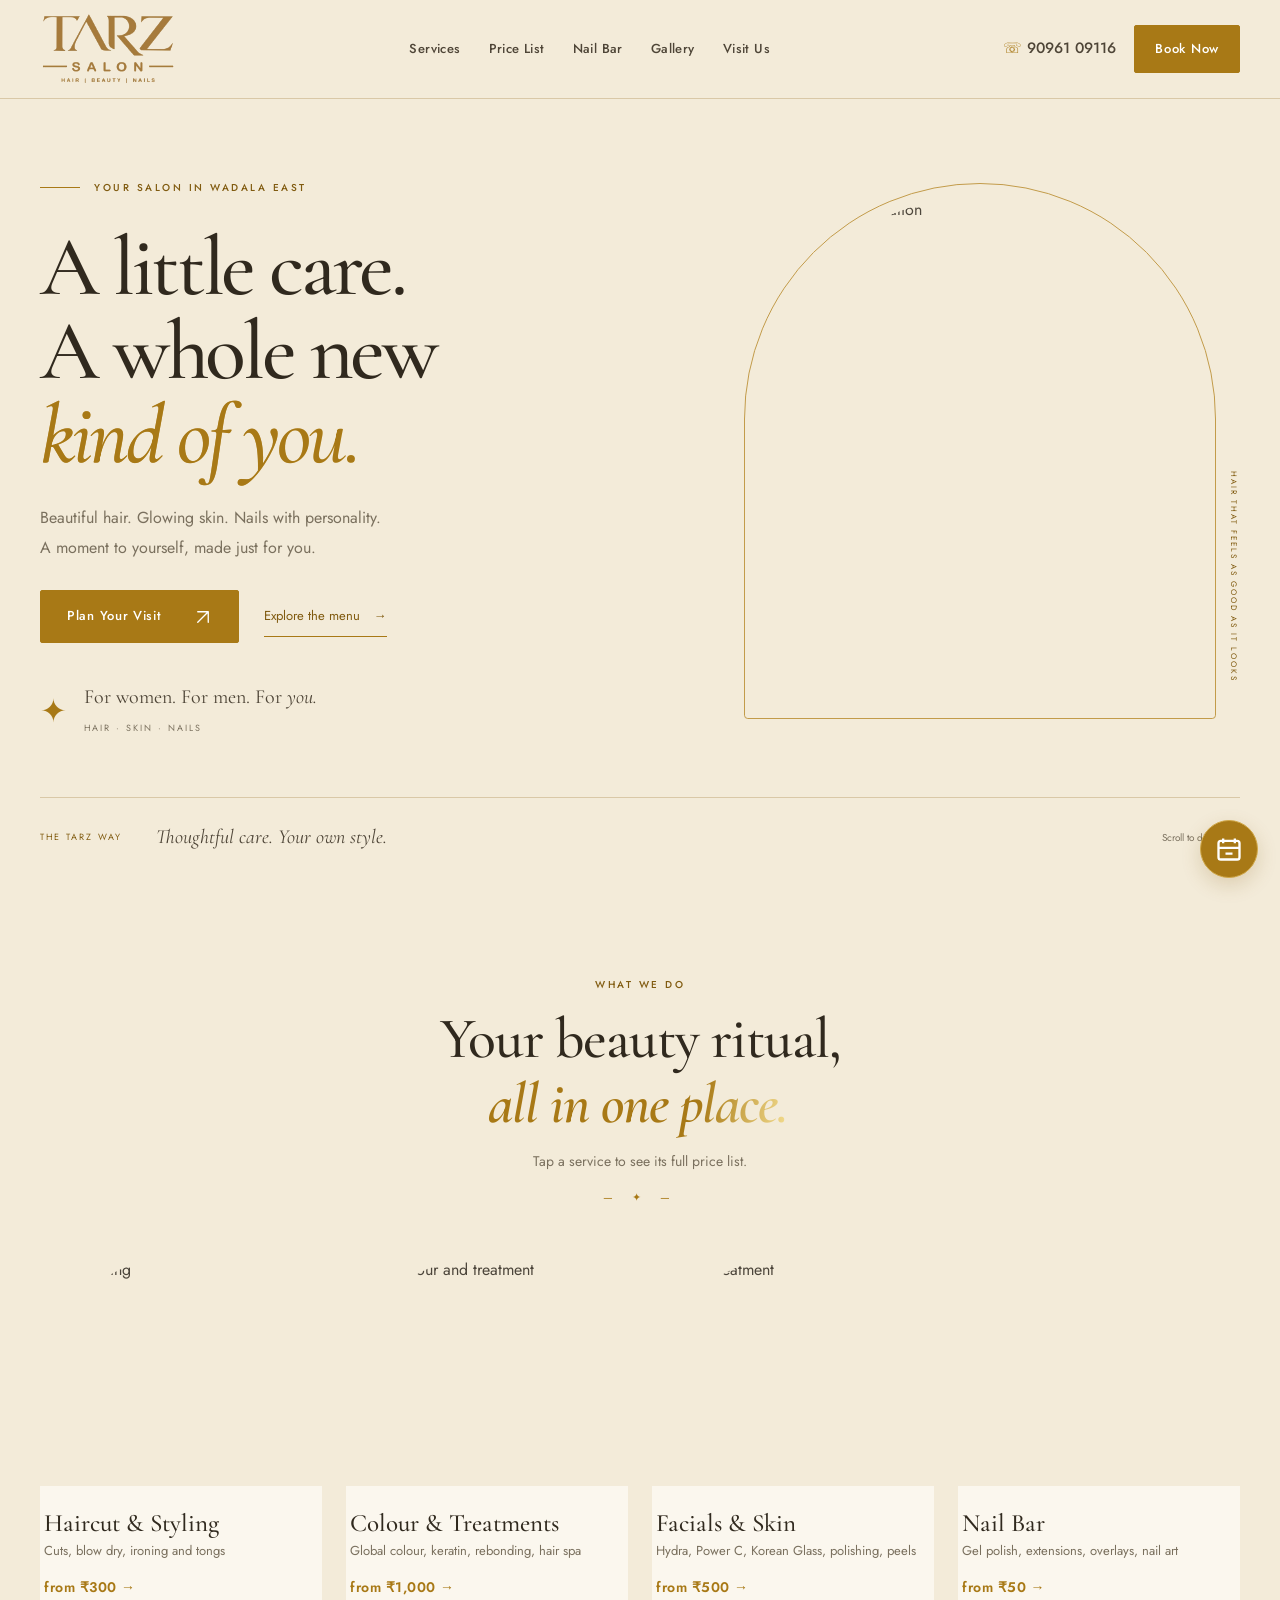
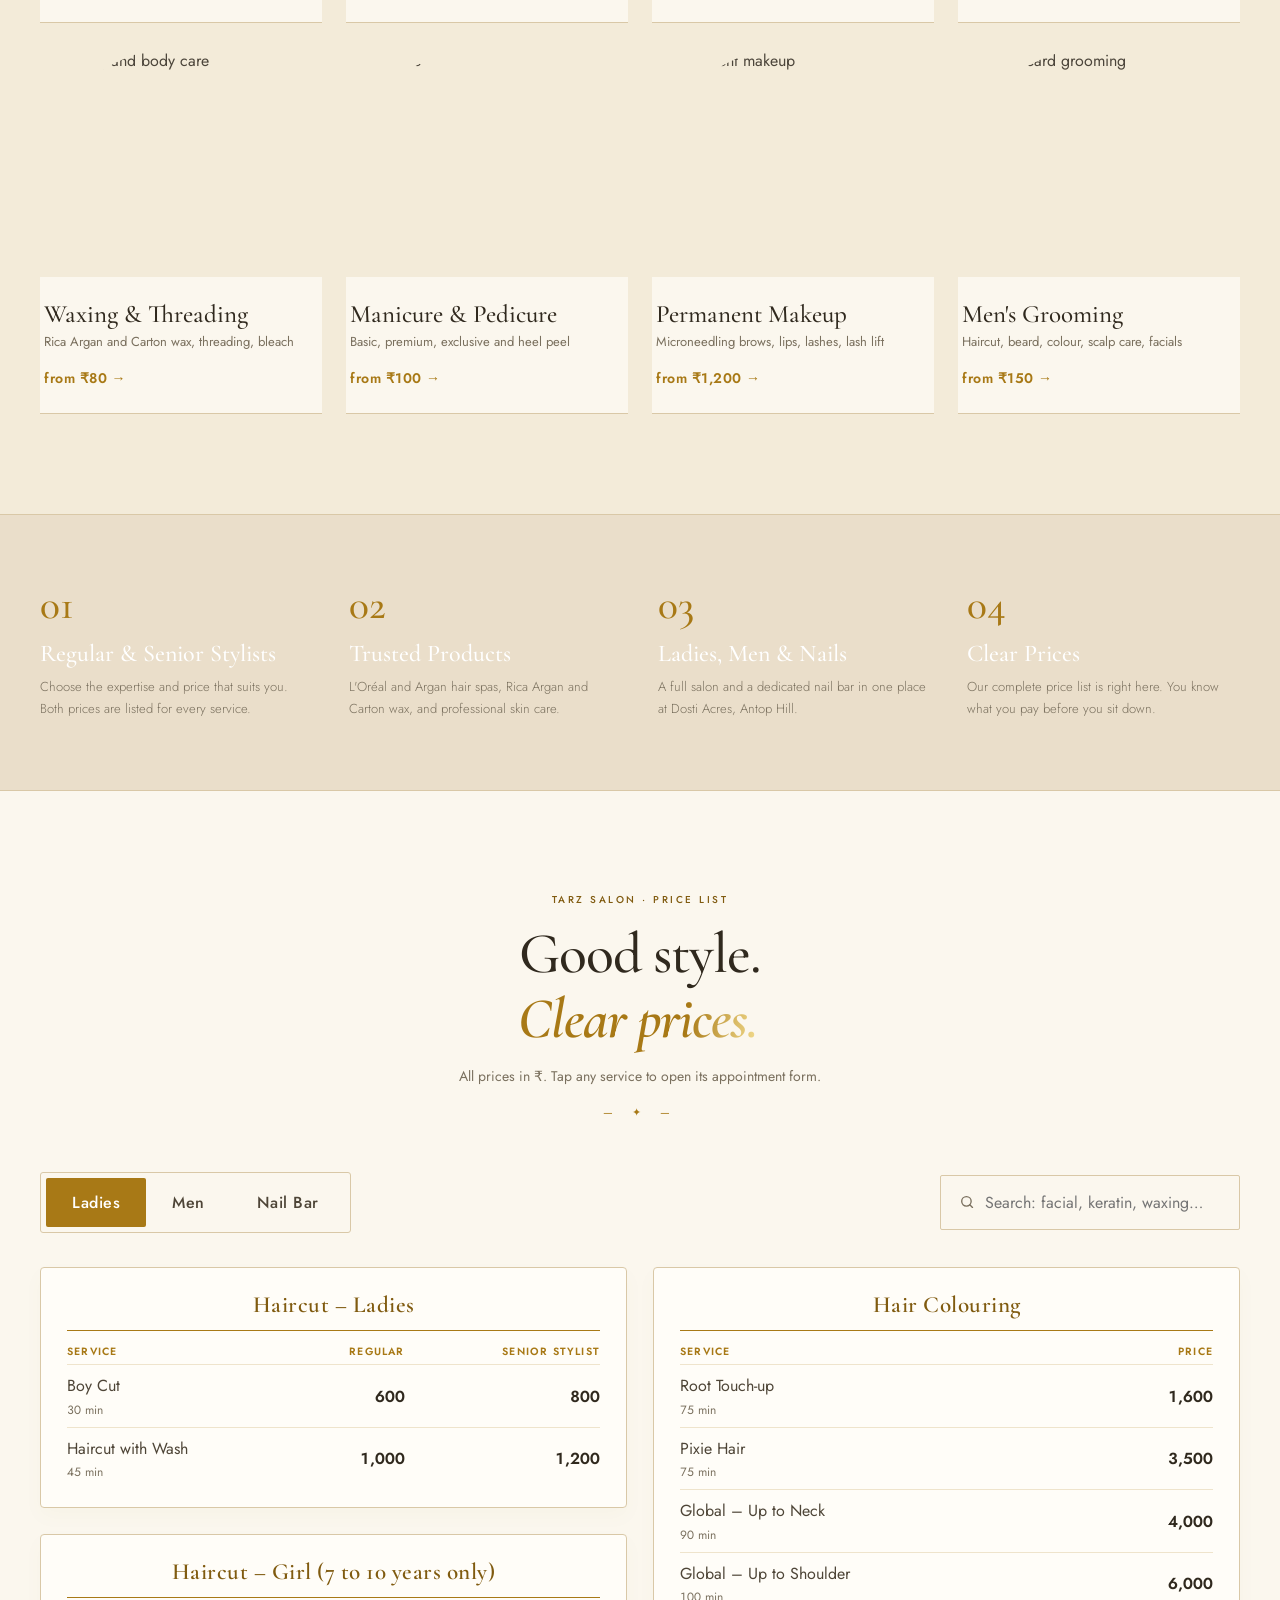
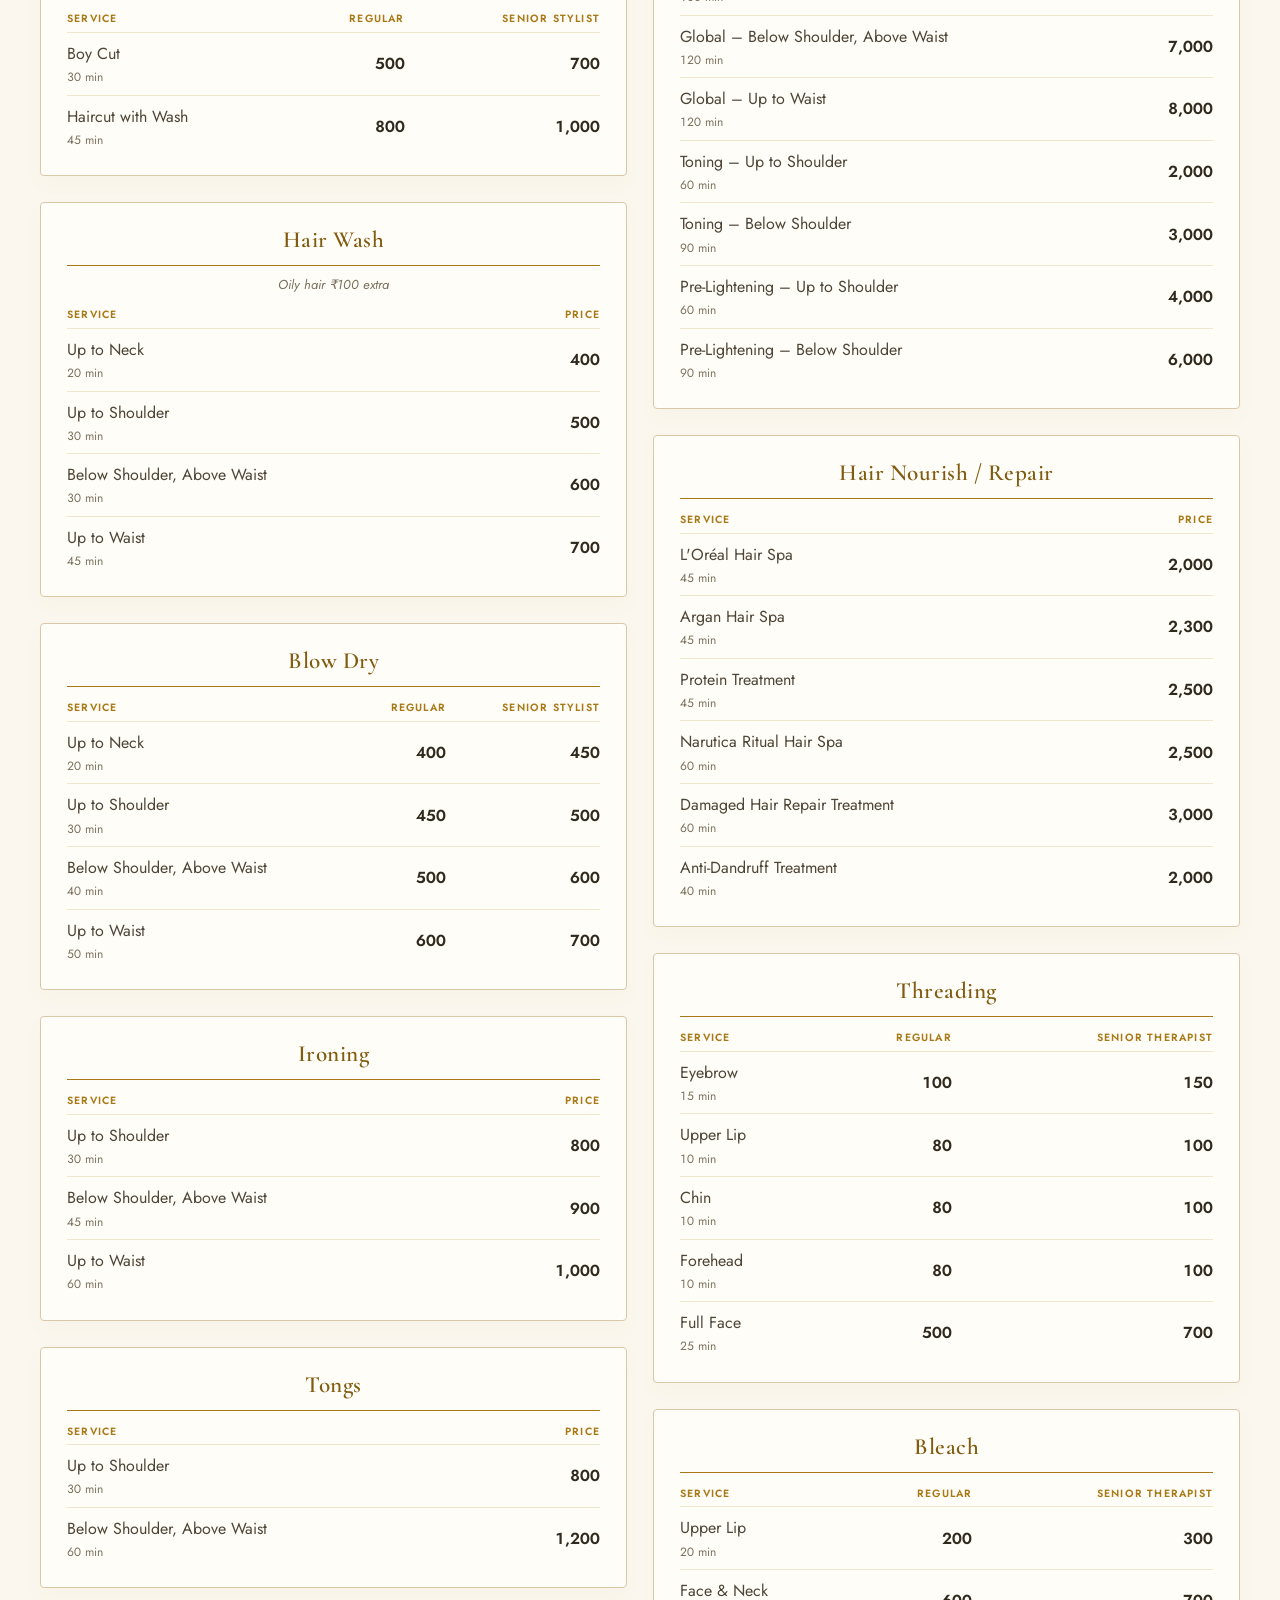
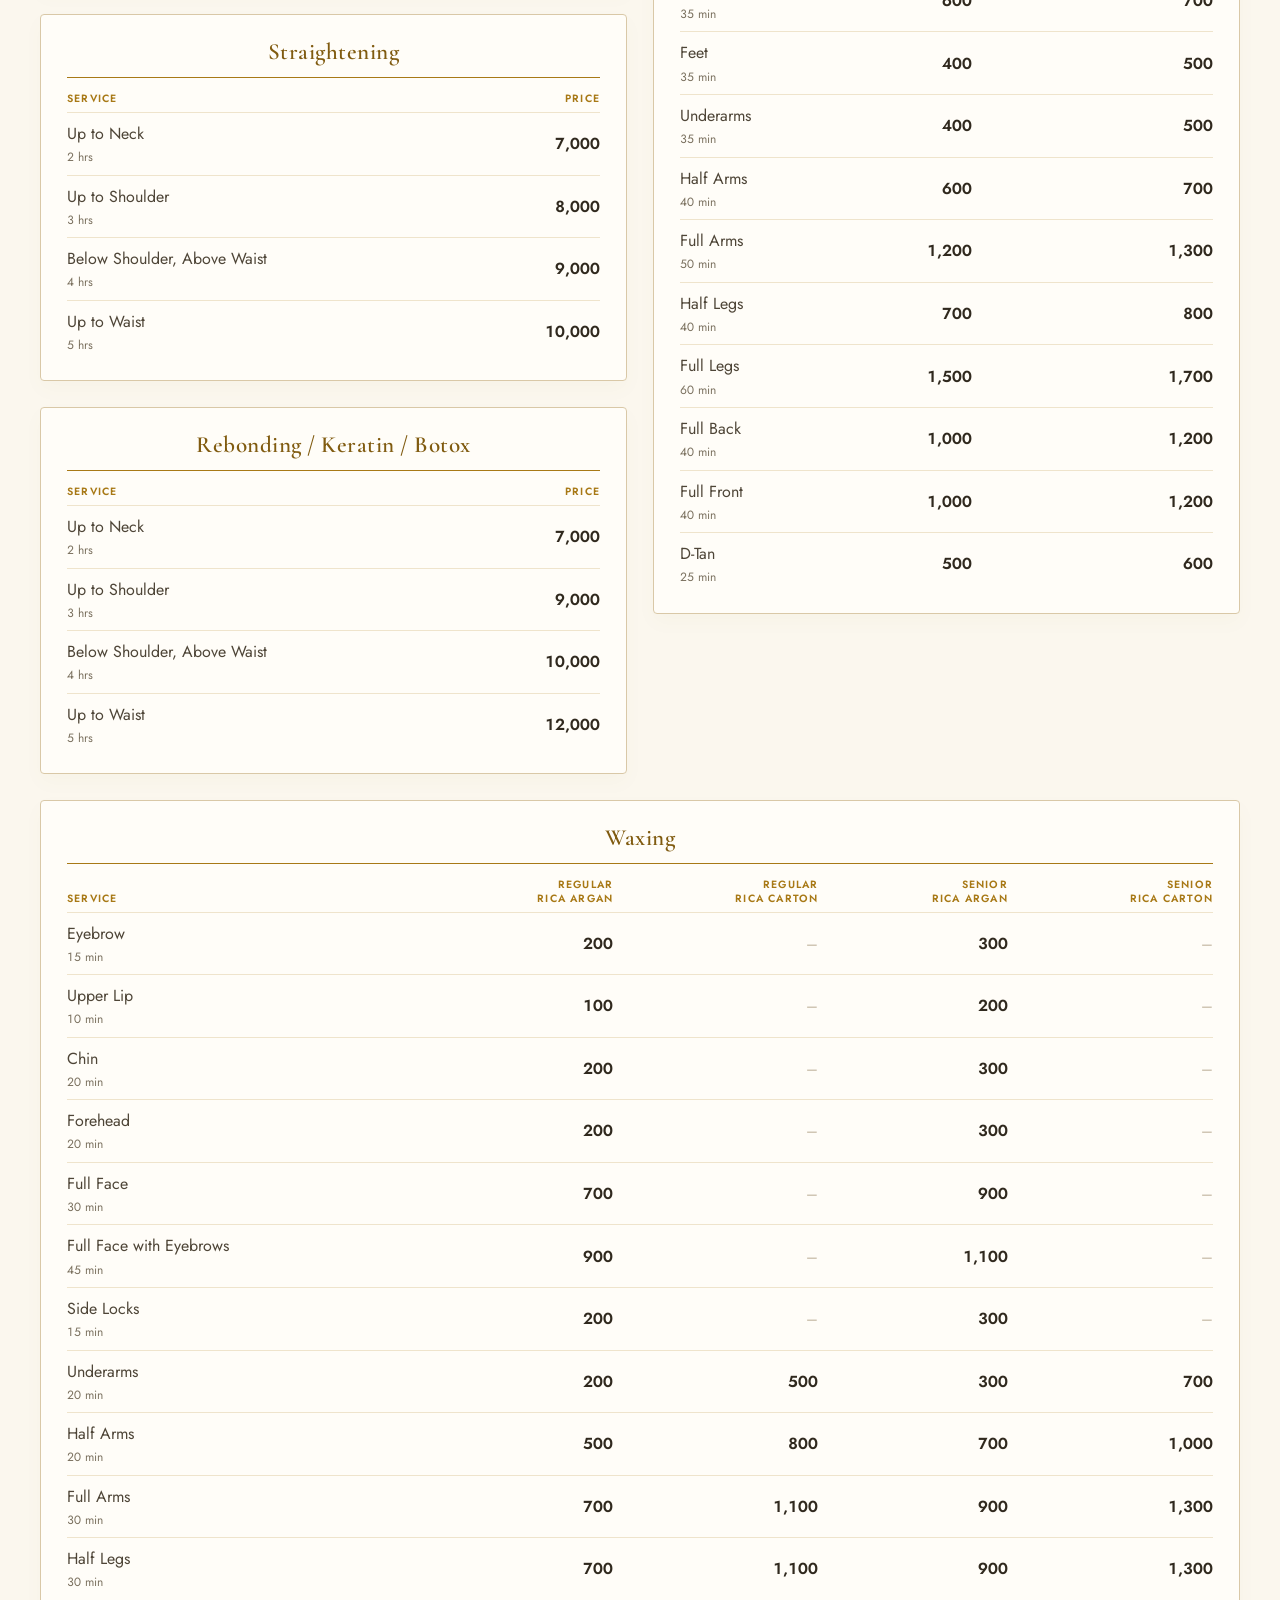
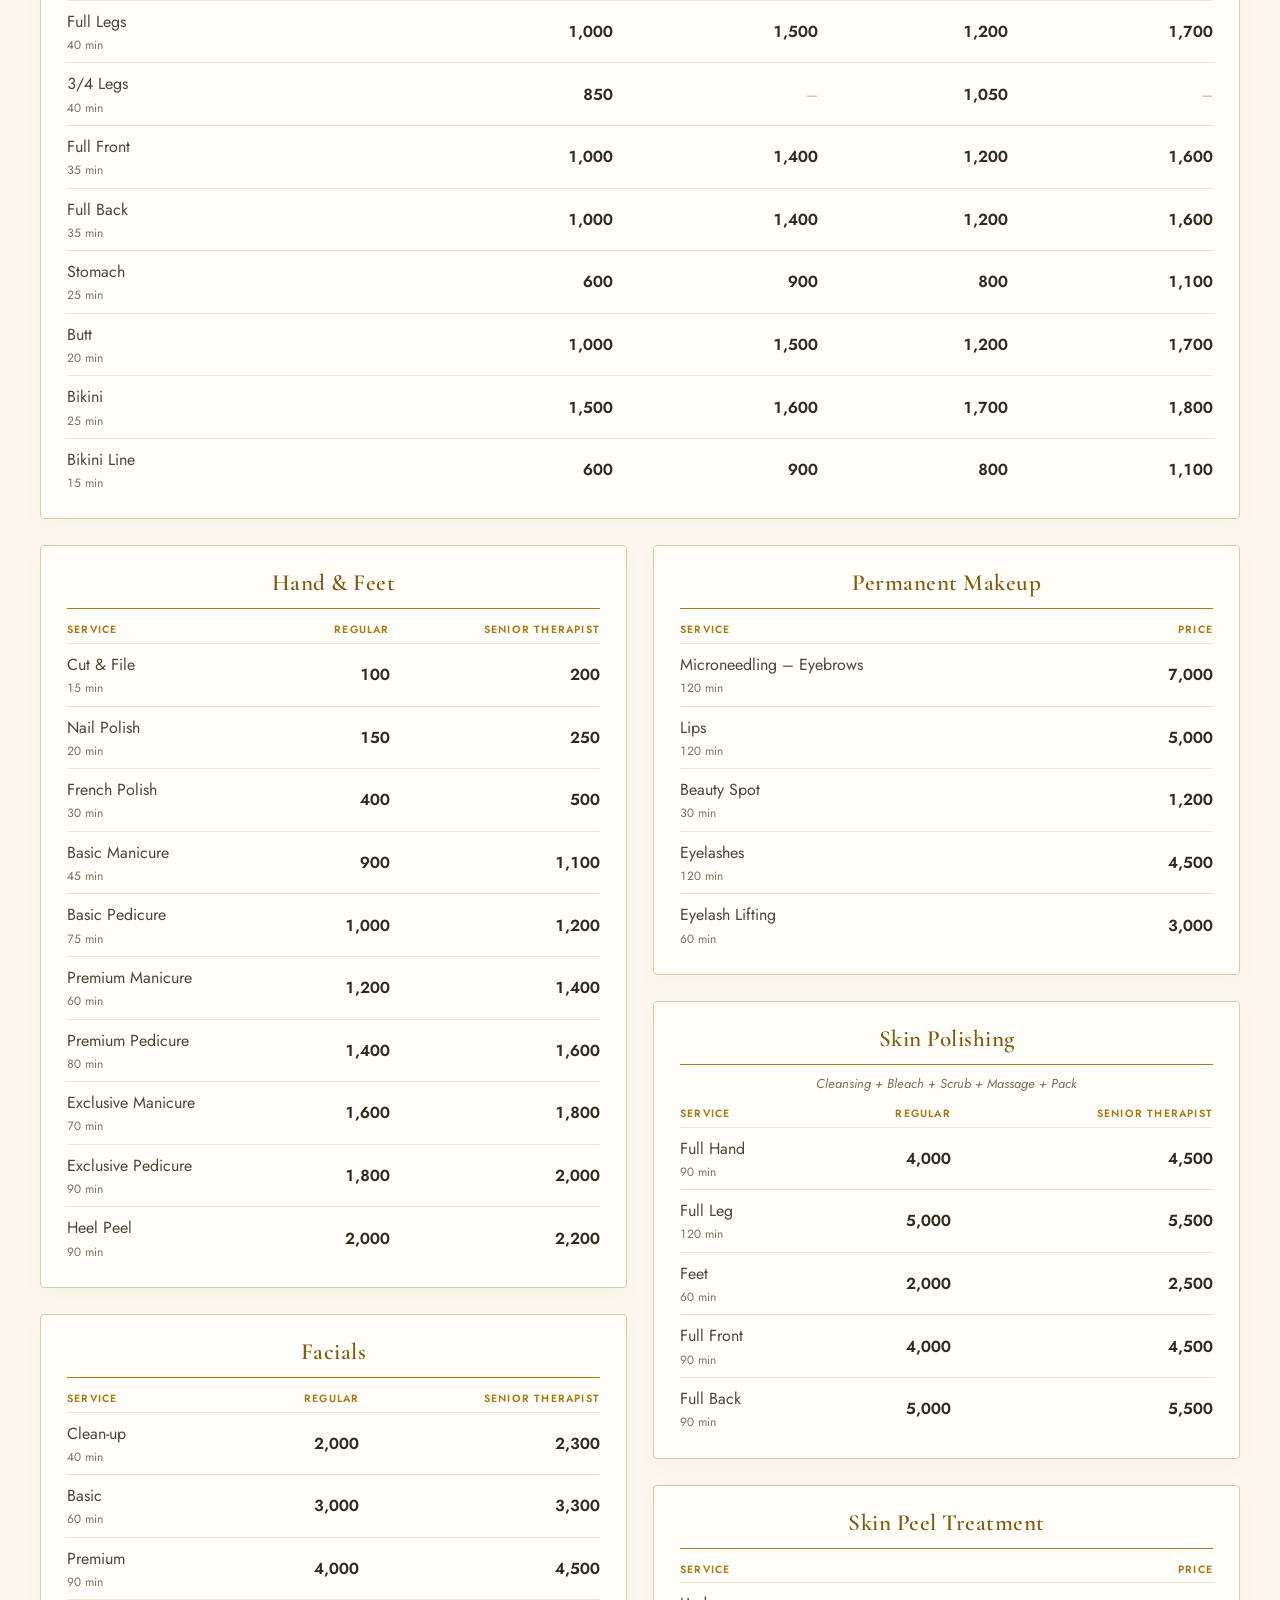
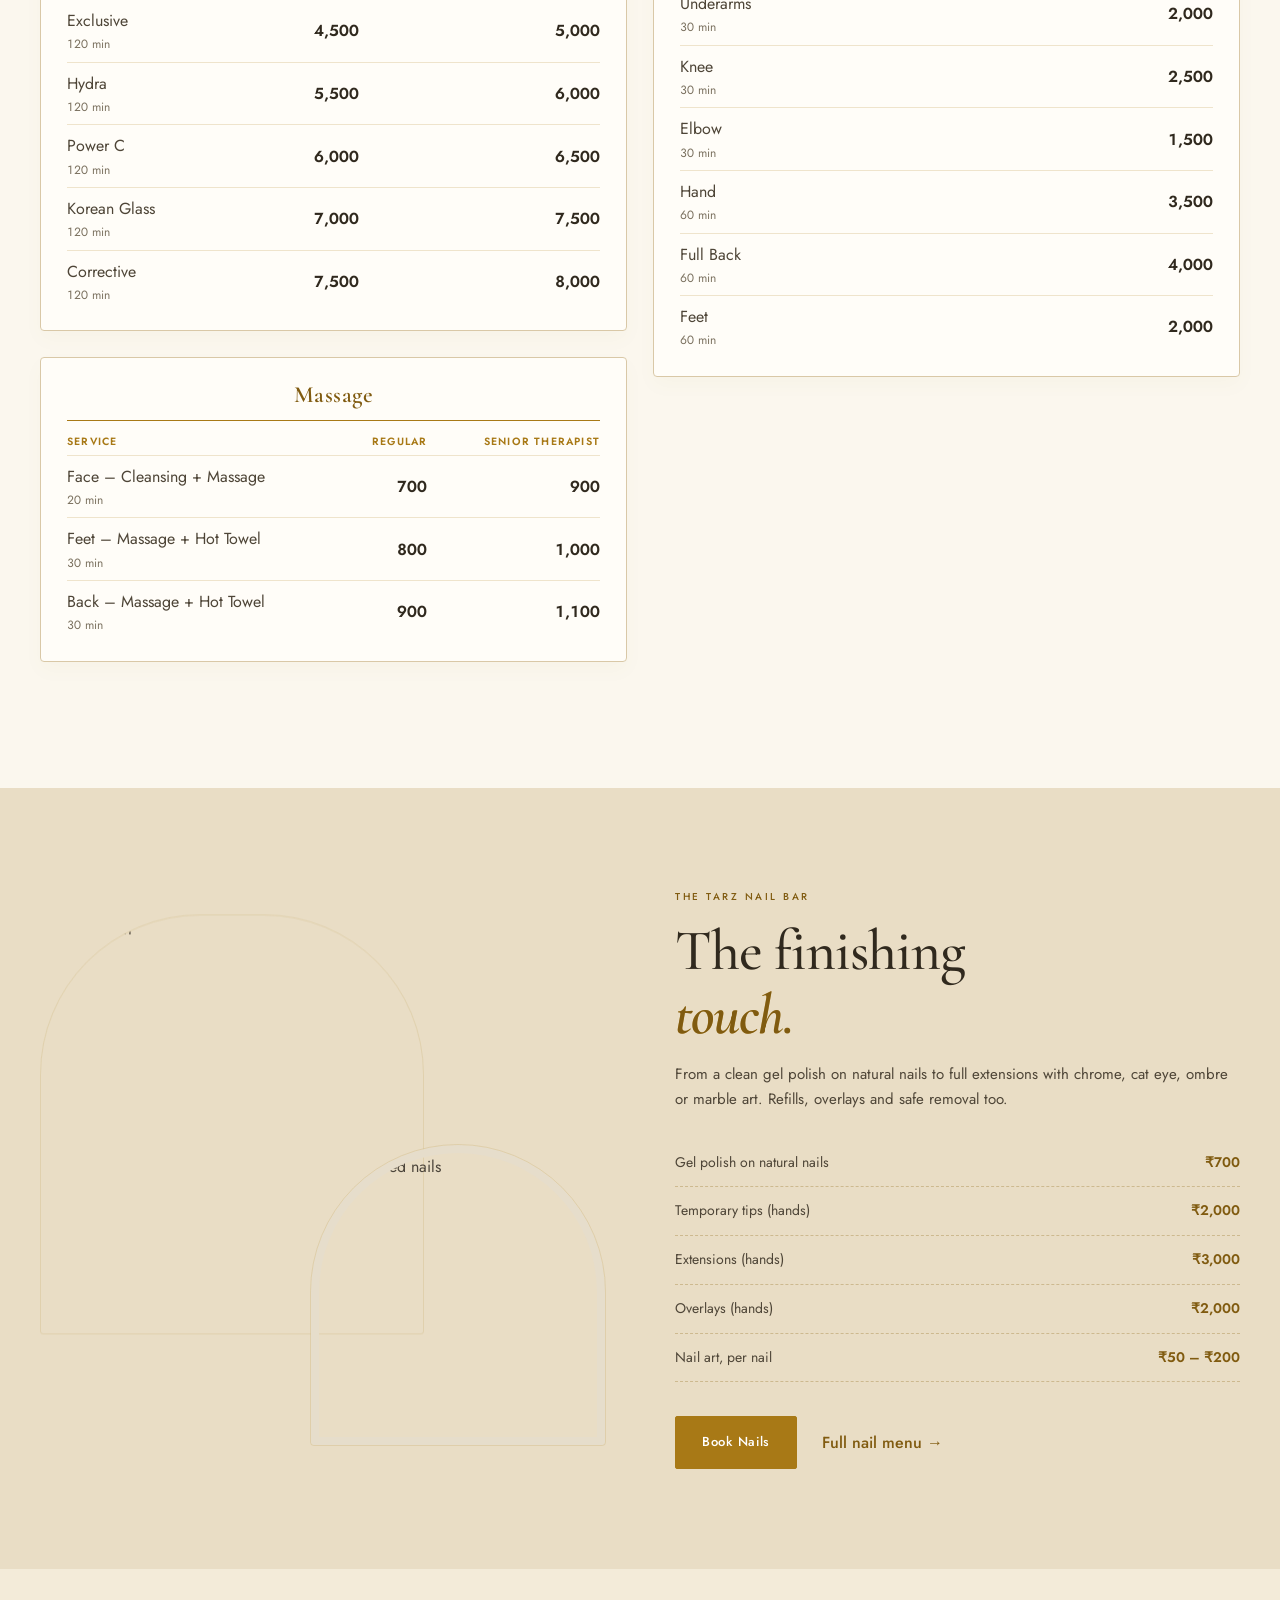
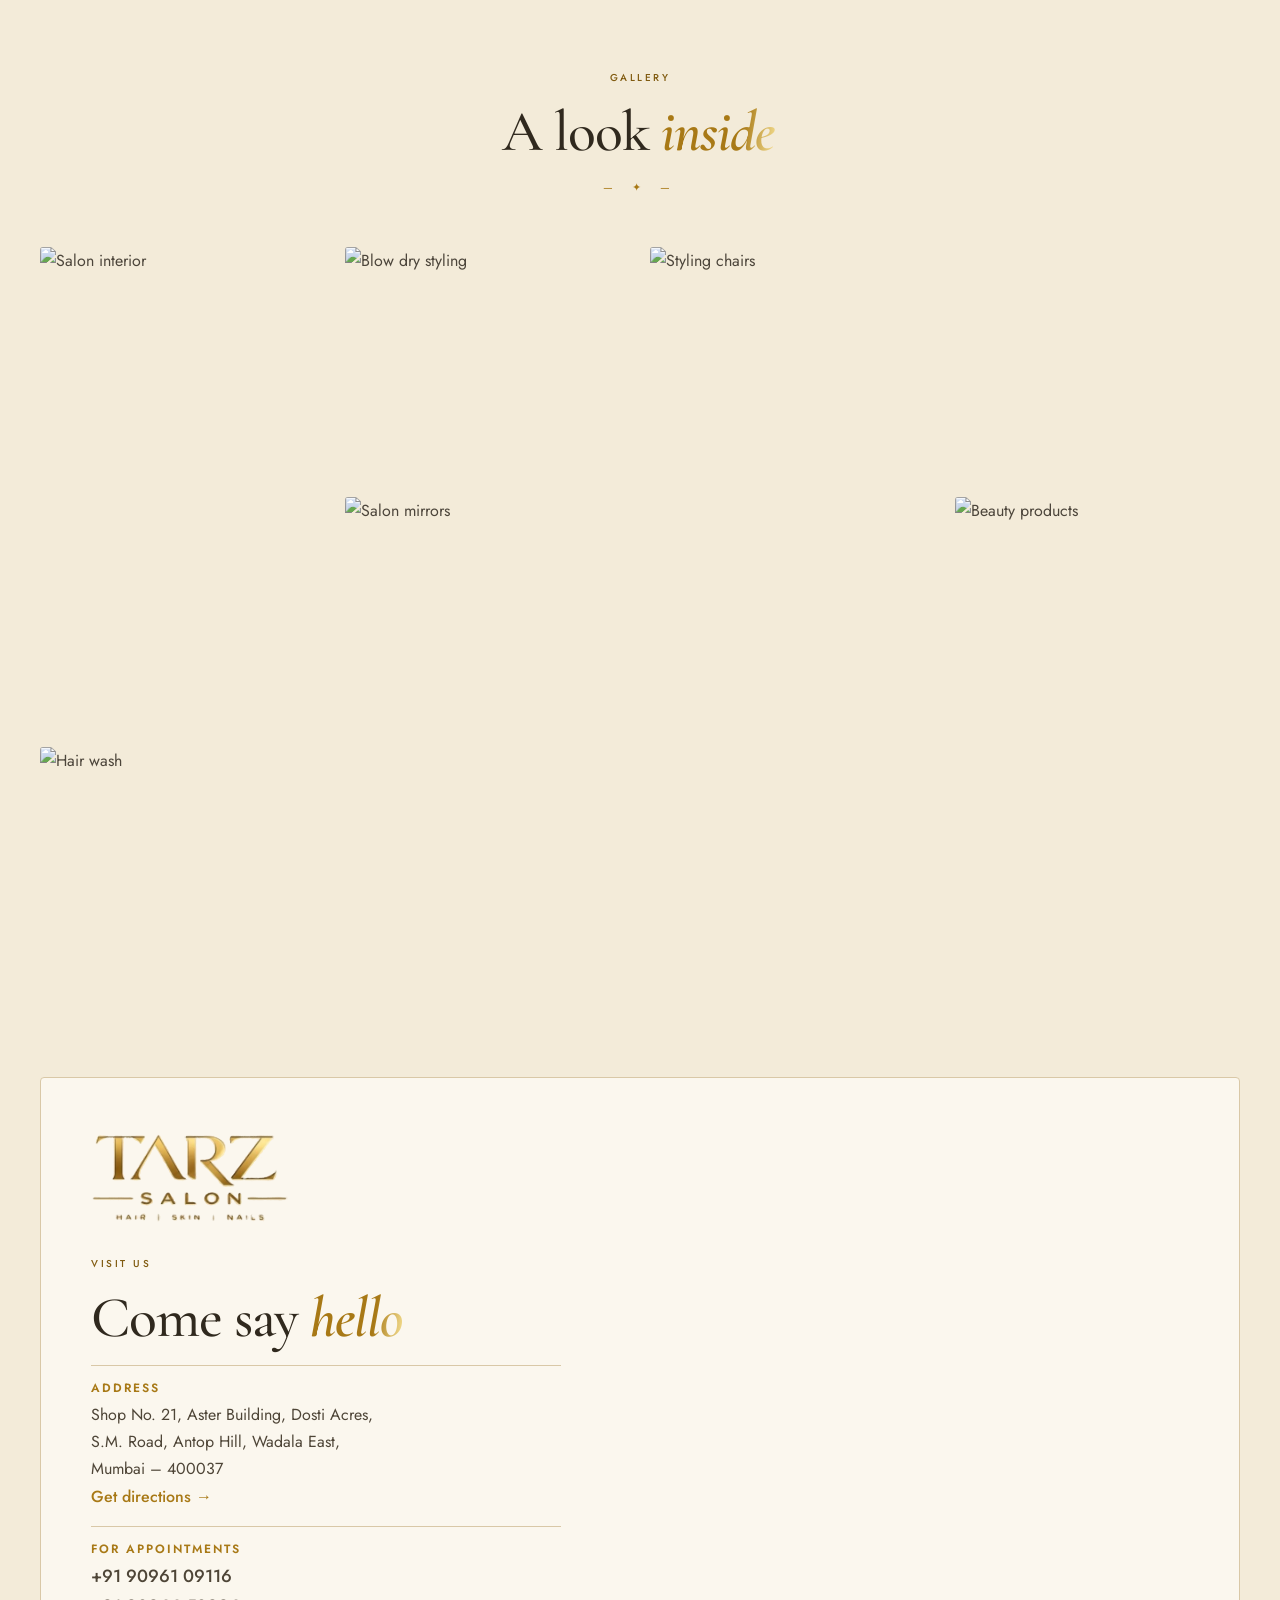
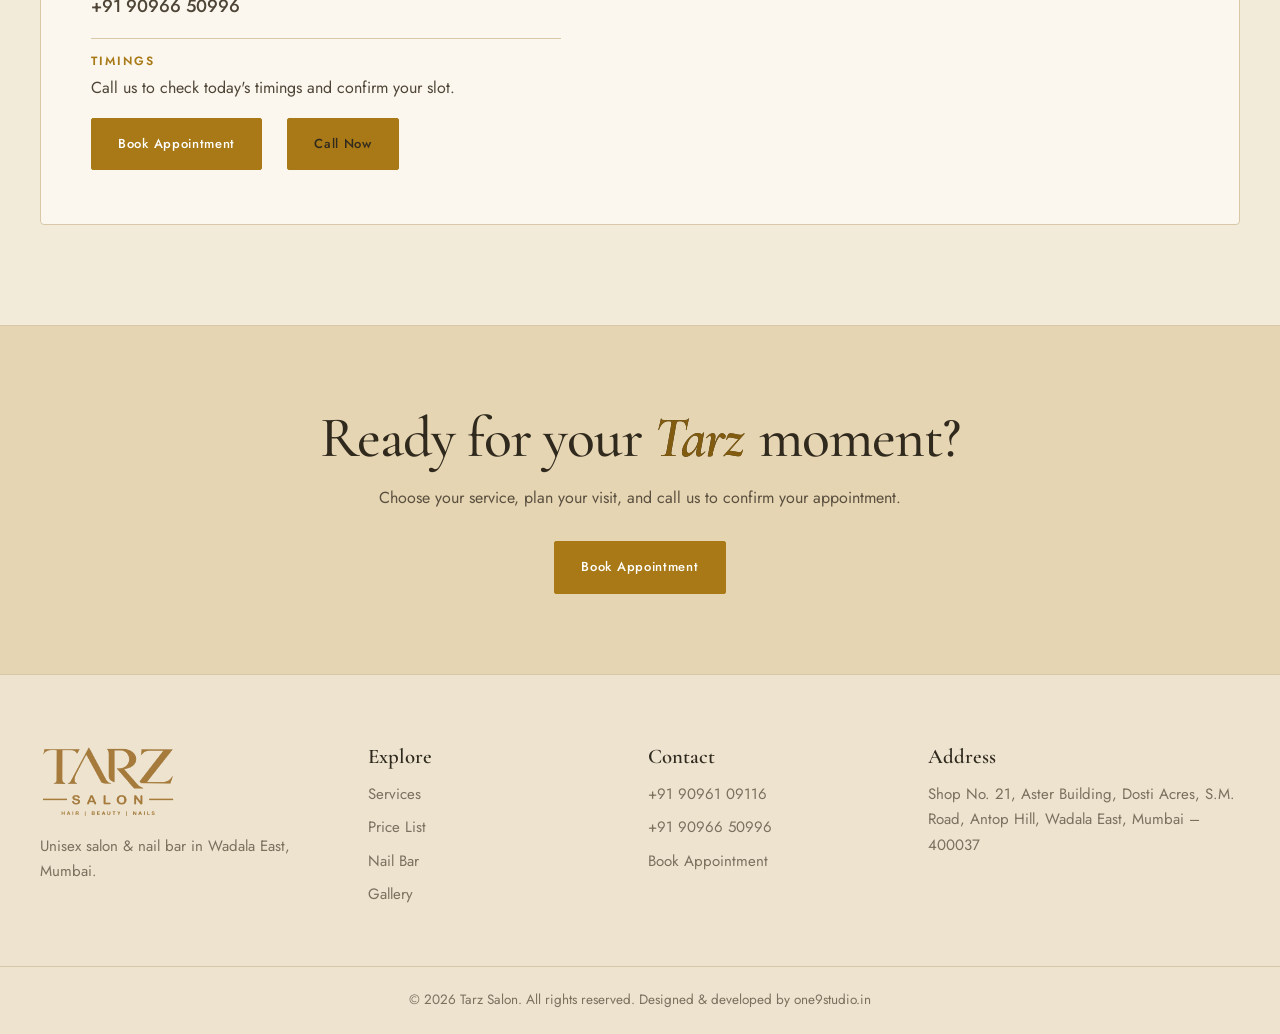
==== index.html @ 76eaf4b4 "Restore service card photos" ====
<!DOCTYPE html>
<html lang="en">
<head>
  <meta charset="UTF-8">
  <meta name="viewport" content="width=device-width, initial-scale=1.0">
  <title>Tarz Salon | Hair, Skin &amp; Nails in Wadala East, Mumbai</title>
  <meta name="description" content="Tarz Salon – hair, skin, waxing, facials, permanent makeup and a full nail bar for ladies and men at Dosti Acres, Antop Hill, Wadala East, Mumbai. See prices and request an appointment.">
  <meta name="theme-color" content="#F3EBD9">
  <meta property="og:title" content="Tarz Salon – Wadala East, Mumbai">
  <meta property="og:description" content="Unisex salon &amp; nail bar. Full price list online. Plan your appointment online. Call 9096109116 to confirm.">
  <meta property="og:image" content="https://images.unsplash.com/photo-1560066984-138dadb4c035?auto=format&fit=crop&w=1200&q=70">
  <link rel="icon" href="images/favicon.png" type="image/png">
  <link rel="apple-touch-icon" href="images/apple-touch-icon.png">
  <link rel="preconnect" href="https://fonts.googleapis.com">
  <link rel="preconnect" href="https://fonts.gstatic.com" crossorigin>
  <link href="https://fonts.googleapis.com/css2?family=Cormorant+Garamond:ital,wght@0,500;0,600;0,700;1,500;1,600&family=Jost:wght@300;400;500;600&display=swap" rel="stylesheet">
  <link rel="stylesheet" href="style.css">
  <link rel="stylesheet" href="home2.css">
  <script>document.documentElement.classList.add('js')</script>
  <script type="application/ld+json">
  {
    "@context": "https://schema.org",
    "@type": "BeautySalon",
    "name": "Tarz Salon",
    "telephone": ["+919096109116", "+919096650996"],
    "address": {
      "@type": "PostalAddress",
      "streetAddress": "Shop No. 21, Aster Building, Dosti Acres, S.M. Road, Antop Hill",
      "addressLocality": "Wadala East, Mumbai",
      "postalCode": "400037",
      "addressRegion": "Maharashtra",
      "addressCountry": "IN"
    },
    "priceRange": "₹₹"
  }
  </script>
</head>
<body>
  <svg width="0" height="0" aria-hidden="true" style="position:absolute"><defs><filter id="logo-remove-cream" color-interpolation-filters="sRGB" x="0" y="0" width="100%" height="100%"><feColorMatrix in="SourceGraphic" type="matrix" values="0 0 0 0 0  0 0 0 0 0  0 0 0 0 0  14 0 -14 0 -1.9" result="gold-mask"/><feComposite in="SourceGraphic" in2="gold-mask" operator="in"/></filter></defs></svg>
  <div class="progress" id="progress" aria-hidden="true"></div>

  <!-- ============ HEADER ============ -->
  <header class="header" id="top">
    <div class="container nav">
      <a href="#top" class="logo" aria-label="Tarz Salon home"><svg class="reference-logo" viewBox="345 235 845 455" role="img" aria-label="Tarz Salon — Hair, Beauty, Nails"><image href="images/tarz-hair-beauty-nails-source.jpg" width="1536" height="924"/></svg>
      </a>

      <nav class="menu" id="menu">
        <a href="#services">Services</a>
        <a href="#prices">Price List</a>
        <a href="#nail-bar">Nail Bar</a>
        <a href="#gallery">Gallery</a>
        <a href="#visit">Visit Us</a>
      </nav>

      <div class="nav-actions">
        <a href="tel:+919096109116" class="nav-call">90961 09116</a>
        <a href="#appointment" data-booking class="btn btn-small">Book Now</a>
        <button class="menu-btn" id="menu-btn" aria-label="Open menu" aria-expanded="false"><span></span><span></span><span></span></button>
      </div>
    </div>
  </header>

  <main>
    <section class="hero home2-hero">
      <div class="container hero-grid">
        <div class="hero-text">
          <p class="eyebrow"><span class="gold-rule"></span> Your salon in Wadala East</p>
          <h1>A little care.<br>A whole new<br><em>kind of you.</em></h1>
          <p class="lead">Beautiful hair. Glowing skin. Nails with personality.<br>A moment to yourself, made just for you.</p>
          <div class="hero-buttons">
            <a href="#appointment" data-booking class="btn">Plan Your Visit <svg class="visit-arrow" viewBox="0 0 24 24" width="18" height="18" fill="none" stroke="currentColor" stroke-width="1.8" stroke-linecap="round" stroke-linejoin="round" aria-hidden="true" focusable="false"><path d="M5 19 19 5M5 5h14v14"/></svg></a>
            <a href="#prices" class="text-link">Explore the menu <span aria-hidden="true">→</span></a>
          </div>
          <div class="hero-caption"><span class="little-star" aria-hidden="true">✦</span><p>For women. For men. For <em>you.</em><br><small>Hair · Skin · Nails</small></p></div>
        </div>
        <div class="hero-visual">
          <div class="portrait-frame"><div class="arch"><img src="https://images.unsplash.com/photo-1522337360788-8b13dee7a37e?auto=format&fit=crop&w=1000&q=85" alt="Hair styling inspiration" width="900" height="1100" fetchpriority="high"></div></div>


          <p class="image-caption">HAIR THAT FEELS AS GOOD AS IT LOOKS</p>
        </div>
      </div>
      <div class="container hero-bottom"><span>THE TARZ WAY</span><p>Thoughtful care. Your own style.</p><a href="#services" aria-label="Explore our services">Scroll to discover ↓</a></div>
    </section>

    <!-- ============ SERVICES ============ -->
    <section class="section" id="services">
      <div class="container">
        <div class="title">
          <p class="eyebrow">What we do</p>
          <h2>Your beauty ritual,<br><em>all in one place.</em></h2>
          <p>Tap a service to see its full price list.</p>
        </div>

        <div class="service-grid">
          <a href="#prices" data-tab="ladies" class="service">
            <img src="https://images.unsplash.com/photo-1562322140-8baeececf3df?auto=format&fit=crop&w=600&q=70" alt="Hair styling" loading="lazy">
            <div class="service-body"><h3>Haircut &amp; Styling</h3><p>Cuts, blow dry, ironing and tongs</p><span class="from">from ₹300</span></div>
          </a>
          <a href="#prices" data-tab="ladies" class="service">
            <img src="https://images.unsplash.com/photo-1595476108010-b4d1f102b1b1?auto=format&fit=crop&w=600&q=70" alt="Hair colour and treatment" loading="lazy">
            <div class="service-body"><h3>Colour &amp; Treatments</h3><p>Global colour, keratin, rebonding, hair spa</p><span class="from">from ₹1,000</span></div>
          </a>
          <a href="#prices" data-tab="ladies" class="service">
            <img src="https://images.unsplash.com/photo-1570172619644-dfd03ed5d881?auto=format&fit=crop&w=600&q=70" alt="Facial treatment" loading="lazy">
            <div class="service-body"><h3>Facials &amp; Skin</h3><p>Hydra, Power C, Korean Glass, polishing, peels</p><span class="from">from ₹500</span></div>
          </a>
          <a href="#prices" data-tab="nails" class="service">
            <img src="https://images.unsplash.com/photo-1604654894610-df63bc536371?auto=format&fit=crop&w=600&q=70" alt="Nail art" loading="lazy">
            <div class="service-body"><h3>Nail Bar</h3><p>Gel polish, extensions, overlays, nail art</p><span class="from">from ₹50</span></div>
          </a>
          <a href="#prices" data-tab="ladies" class="service">
            <img src="https://images.unsplash.com/photo-1544161515-4ab6ce6db874?auto=format&fit=crop&w=600&q=70" alt="Waxing and body care" loading="lazy">
            <div class="service-body"><h3>Waxing &amp; Threading</h3><p>Rica Argan and Carton wax, threading, bleach</p><span class="from">from ₹80</span></div>
          </a>
          <a href="#prices" data-tab="ladies" class="service">
            <img src="https://images.unsplash.com/photo-1519415510236-718bdfcd89c8?auto=format&fit=crop&w=600&q=70" alt="Pedicure" loading="lazy">
            <div class="service-body"><h3>Manicure &amp; Pedicure</h3><p>Basic, premium, exclusive and heel peel</p><span class="from">from ₹100</span></div>
          </a>
          <a href="#prices" data-tab="ladies" class="service">
            <img src="https://images.unsplash.com/photo-1487412947147-5cebf100ffc2?auto=format&fit=crop&w=600&q=70" alt="Permanent makeup" loading="lazy">
            <div class="service-body"><h3>Permanent Makeup</h3><p>Microneedling brows, lips, lashes, lash lift</p><span class="from">from ₹1,200</span></div>
          </a>
          <a href="#prices" data-tab="men" class="service">
            <img src="https://images.unsplash.com/photo-1503951914875-452162b0f3f1?auto=format&fit=crop&w=600&q=70" alt="Men's beard grooming" loading="lazy">
            <div class="service-body"><h3>Men's Grooming</h3><p>Haircut, beard, colour, scalp care, facials</p><span class="from">from ₹150</span></div>
          </a>
        </div>
      </div>
    </section>

    <!-- ============ WHY TARZ ============ -->
    <section class="why">
      <div class="container why-grid">
        <div class="why-item">
          <span class="why-num">01</span>
          <h3>Regular &amp; Senior Stylists</h3>
          <p>Choose the expertise and price that suits you. Both prices are listed for every service.</p>
        </div>
        <div class="why-item">
          <span class="why-num">02</span>
          <h3>Trusted Products</h3>
          <p>L'Oréal and Argan hair spas, Rica Argan and Carton wax, and professional skin care.</p>
        </div>
        <div class="why-item">
          <span class="why-num">03</span>
          <h3>Ladies, Men &amp; Nails</h3>
          <p>A full salon and a dedicated nail bar in one place at Dosti Acres, Antop Hill.</p>
        </div>
        <div class="why-item">
          <span class="why-num">04</span>
          <h3>Clear Prices</h3>
          <p>Our complete price list is right here. You know what you pay before you sit down.</p>
        </div>
      </div>
    </section>

    <!-- ============ PRICE LIST ============ -->
    <!-- The prices themselves live in prices.js — edit them there. -->
    <section class="section prices" id="prices">
      <div class="container">
        <div class="title">
          <p class="eyebrow">Tarz Salon · Price List</p>
          <h2>Good style.<br><em>Clear prices.</em></h2>
          <p>All prices in ₹. Tap any service to open its appointment form.</p>
        </div>

        <div class="price-tools">
          <div class="tabs" role="tablist">
            <button class="tab active" data-tab="ladies" role="tab" aria-selected="true">Ladies</button>
            <button class="tab" data-tab="men" role="tab" aria-selected="false">Men</button>
            <button class="tab" data-tab="nails" role="tab" aria-selected="false">Nail Bar</button>
          </div>
          <label class="search">
            <span class="sr-only">Search services</span>
            <svg viewBox="0 0 24 24" width="18" height="18" aria-hidden="true"><circle cx="11" cy="11" r="7" fill="none" stroke="currentColor" stroke-width="2"/><path d="M20 20l-4-4" stroke="currentColor" stroke-width="2" stroke-linecap="round"/></svg>
            <input type="search" id="price-search" placeholder="Search: facial, keratin, waxing…" autocomplete="off">
          </label>
        </div>

        <div id="price-list" class="price-list" aria-live="polite">
          <p class="empty">Please enable JavaScript to see the price list, or call 9096109116.</p>
        </div>
      </div>
    </section>

    <!-- ============ NAIL BAR ============ -->
    <section class="nailbar" id="nail-bar">
      <div class="container nailbar-grid">
        <div class="nailbar-photos">
          <img src="https://images.unsplash.com/photo-1607779097040-26e80aa78e66?auto=format&fit=crop&w=600&q=70" alt="Gel nail art" loading="lazy" class="np1">
          <img src="https://images.unsplash.com/photo-1610992015732-2449b76344bc?auto=format&fit=crop&w=600&q=70" alt="Manicured nails" loading="lazy" class="np2">
        </div>
        <div class="nailbar-text">
          <p class="eyebrow">The Tarz Nail Bar</p>
          <h2>The finishing<br><em>touch.</em></h2>
          <p>From a clean gel polish on natural nails to full extensions with chrome, cat eye, ombre or marble art. Refills, overlays and safe removal too.</p>
          <ul class="nail-prices">
            <li><span>Gel polish on natural nails</span><b>₹700</b></li>
            <li><span>Temporary tips (hands)</span><b>₹2,000</b></li>
            <li><span>Extensions (hands)</span><b>₹3,000</b></li>
            <li><span>Overlays (hands)</span><b>₹2,000</b></li>
            <li><span>Nail art, per nail</span><b>₹50 – ₹200</b></li>
          </ul>
          <div class="hero-buttons">
            <a href="#appointment" data-booking data-booking-service="Nail Bar" class="btn">Book Nails</a>
            <a href="#prices" data-tab="nails" class="link">Full nail menu →</a>
          </div>
        </div>
      </div>
    </section>

    <!-- ============ GALLERY ============ -->
    <section class="section" id="gallery">
      <div class="container">
        <div class="title">
          <p class="eyebrow">Gallery</p>
          <h2>A look <em>inside</em></h2>
        </div>
        <!-- Replace these with your own salon photos: put them in the images folder and use src="images/photo1.jpg" -->
        <div class="gallery">
          <img src="https://images.unsplash.com/photo-1560066984-138dadb4c035?auto=format&fit=crop&w=800&q=70" alt="Salon interior" loading="lazy" class="g-tall">
          <img src="https://images.unsplash.com/photo-1605497788044-5a32c7078486?auto=format&fit=crop&w=600&q=70" alt="Blow dry styling" loading="lazy">
          <img src="https://images.unsplash.com/photo-1521590832167-7bcbfaa6381f?auto=format&fit=crop&w=600&q=70" alt="Styling chairs" loading="lazy">
          <img src="https://images.unsplash.com/photo-1633681926022-84c23e8cb2d6?auto=format&fit=crop&w=800&q=70" alt="Salon mirrors" loading="lazy" class="g-wide">
          <img src="https://images.unsplash.com/photo-1596462502278-27bfdc403348?auto=format&fit=crop&w=600&q=70" alt="Beauty products" loading="lazy">
          <img src="https://images.unsplash.com/photo-1634449571010-02389ed0f9b0?auto=format&fit=crop&w=600&q=70" alt="Hair wash" loading="lazy">
        </div>
      </div>
    </section>

    <!-- ============ VISIT ============ -->
    <section class="visit" id="visit">
      <div class="container visit-grid">
        <div class="visit-card">
          <svg class="reference-logo" viewBox="170 244 450 210" role="img" aria-label="Tarz Salon — Hair, Skin, Nails"><image href="images/home2-brand-reference.jpg" width="779" height="1536"/></svg>
          <p class="eyebrow">Visit us</p>
          <h2>Come say <em>hello</em></h2>

          <div class="visit-row">
            <h4>Address</h4>
            <p>Shop No. 21, Aster Building, Dosti Acres,<br>S.M. Road, Antop Hill, Wadala East,<br>Mumbai – 400037</p>
            <a class="link" href="https://www.google.com/maps/search/?api=1&amp;query=Dosti+Acres+Aster+Building+Antop+Hill+Wadala+East+Mumbai+400037" target="_blank" rel="noopener">Get directions →</a>
          </div>

          <div class="visit-row">
            <h4>For appointments</h4>
            <p><a href="tel:+919096109116">+91 90961 09116</a><br><a href="tel:+919096650996">+91 90966 50996</a></p>
          </div>

          <div class="visit-row">
            <h4>Timings</h4>
            <!-- Add your opening hours here, e.g.  Mon – Sun: 10:00 am – 9:00 pm -->
            <p>Call us to check today's timings and confirm your slot.</p>
          </div>

          <div class="hero-buttons">
            <a href="#appointment" data-booking class="btn">Book Appointment</a>
            <a href="tel:+919096109116" class="btn btn-outline-dark">Call Now</a>
          </div>
        </div>

        <div class="map">
          <iframe title="Tarz Salon on Google Maps" src="https://maps.google.com/maps?q=Dosti%20Acres%20Aster%20Building%20Antop%20Hill%20Wadala%20East%20Mumbai%20400037&amp;z=16&amp;output=embed" loading="lazy" referrerpolicy="no-referrer-when-downgrade"></iframe>
        </div>
      </div>
    </section>

    <!-- ============ CTA ============ -->
    <section class="cta">
      <div class="container cta-inner">
        <h2>Ready for your <em>Tarz</em> moment?</h2>
        <p>Choose your service, plan your visit, and call us to confirm your appointment.</p>
        <a href="#appointment" data-booking class="btn">Book Appointment</a>
      </div>
    </section>
  </main>

  <!-- ============ FOOTER ============ -->
  <footer class="footer">
    <div class="container footer-grid">
      <div>
        <a href="#top" class="logo logo-footer"><svg class="reference-logo" viewBox="345 235 845 455" role="img" aria-label="Tarz Salon — Hair, Beauty, Nails"><image href="images/tarz-hair-beauty-nails-source.jpg" width="1536" height="924"/></svg></a>
        <p>Unisex salon &amp; nail bar in Wadala East, Mumbai.</p>
      </div>
      <div>
        <h4>Explore</h4>
        <a href="#services">Services</a>
        <a href="#prices">Price List</a>
        <a href="#nail-bar">Nail Bar</a>
        <a href="#gallery">Gallery</a>
      </div>
      <div>
        <h4>Contact</h4>
        <a href="tel:+919096109116">+91 90961 09116</a>
        <a href="tel:+919096650996">+91 90966 50996</a>
        <a href="#appointment" data-booking>Book Appointment</a>
      </div>
      <div>
        <h4>Address</h4>
        <p>Shop No. 21, Aster Building, Dosti Acres, S.M. Road, Antop Hill, Wadala East, Mumbai – 400037</p>
      </div>
    </div>
    <p class="copy">© <span id="year"></span> Tarz Salon. All rights reserved. <span style="display: inline-block;">Designed &amp; developed by <a href="https://www.one9studio.in/" target="_blank" rel="noopener noreferrer">one9studio.in</a></span></p>
  </footer>

  <!-- Floating appointment button -->
  <a href="#appointment" data-booking class="wa-float" aria-label="Open appointment form">
    <svg viewBox="0 0 24 24" width="28" height="28" fill="none" stroke="currentColor" stroke-width="2" aria-hidden="true"><rect x="3" y="5" width="18" height="16" rx="2"/><path d="M7 3v4m10-4v4M3 11h18m-12 5h6"/></svg>
  </a>

  <dialog id="appointment" class="booking-dialog" aria-labelledby="booking-title" aria-describedby="booking-help">
    <div class="booking-panel">
      <button type="button" class="booking-close" aria-label="Close appointment form">×</button>
      <p class="eyebrow">Tarz Salon · Appointments</p>
      <h2 id="booking-title">Plan your <em>visit</em></h2>
      <p id="booking-help">Fill in your preferences, then call the salon to confirm availability. This form does not send a booking.</p>
      <form id="booking-form">
        <label>Your name<input name="name" autocomplete="name" required maxlength="100"></label>
        <label>Phone number<input name="phone" type="tel" autocomplete="tel" inputmode="tel" required pattern="[+0-9() .-]{7,20}" maxlength="20" title="Enter a phone number with 7 to 20 characters."></label>
        <label>Service<input name="service" id="booking-service" required maxlength="200" placeholder="Choose a service or tell us what you need"></label>
        <div class="booking-grid">
          <label>Preferred date<input name="date" id="booking-date" type="date" required></label>
          <label>Preferred time<input name="time" type="time" required></label>
        </div>
        <label>Notes (optional)<textarea name="notes" rows="2" maxlength="1000" placeholder="Stylist preference or anything else we should know"></textarea></label>
        <button type="submit" class="btn">Review Appointment</button>
      </form>
      <div id="booking-review" hidden role="status" aria-live="polite">
        <h3>Your appointment preferences</h3>
        <p id="booking-summary"></p>
        <p>Your request has not been sent. Please call the salon to share these details and confirm your appointment.</p>
        <a class="btn" href="tel:+919096109116">Call 90961 09116 to Confirm</a>
        <button class="booking-edit" type="button">Edit Details</button>
      </div>
    </div>
  </dialog>

  <script src="prices.js"></script>
  <script src="script.js"></script>
</body>
</html>
---- style.css ----
/* =====================================================
   TARZ SALON — styles
   Brand colours are at the top. Change them here and the whole site updates.
   ===================================================== */
:root {
  --gold: #b08d1c;        /* main brand gold (from the logo) */
  --gold-dark: #8a6c0f;   /* hover */
  --gold-light: #d8b94f;  /* gold on dark backgrounds */
  --cream: #faf5ec;       /* page background */
  --ivory: #fffcf6;       /* cards */
  --line: #e7d9bb;        /* thin gold-beige lines */
  --ink: #17140f;         /* dark sections */
  --ink-2: #221d16;
  --text: #3a3229;
  --muted: #7b6f60;
  --white: #ffffff;
  --serif: "Cormorant Garamond", Georgia, serif;
  --sans: "Jost", "Segoe UI", Arial, sans-serif;
  --radius: 18px;
}

* { box-sizing: border-box; margin: 0; padding: 0; }
html { scroll-behavior: smooth; scroll-padding-top: 84px; }
body { font-family: var(--sans); color: var(--text); background: var(--cream); line-height: 1.7; font-size: 16px; font-weight: 400; -webkit-font-smoothing: antialiased; }
img { max-width: 100%; display: block; }
a { color: inherit; text-decoration: none; }
button { font: inherit; }
h1, h2, h3, h4 { font-family: var(--serif); color: var(--ink); line-height: 1.12; font-weight: 600; }
h2 { font-size: clamp(2.1rem, 4.2vw, 3.2rem); margin-bottom: 14px; }
h1 em, h2 em { font-style: italic; color: var(--gold); font-weight: 600; }
.container { width: min(1200px, 100% - 32px); margin: 0 auto; }
.section { padding: 100px 0; }
.sr-only { position: absolute; width: 1px; height: 1px; overflow: hidden; clip: rect(0 0 0 0); white-space: nowrap; }

.eyebrow { color: var(--gold); font-weight: 500; letter-spacing: 3px; text-transform: uppercase; font-size: 12.5px; margin-bottom: 14px; }
.title { text-align: center; max-width: 780px; margin: 0 auto 54px; }
.title > p:last-child:not(.eyebrow) { color: var(--muted); }
.title::after { content: "◆"; display: block; color: var(--gold); font-size: 11px; margin-top: 14px; }

/* ===== Buttons ===== */
.btn { display: inline-flex; align-items: center; justify-content: center; gap: 8px; background: var(--gold); color: var(--white); padding: 14px 30px; border-radius: 50px; font-weight: 500; letter-spacing: .5px; border: 1.5px solid var(--gold); transition: .25s; }
.btn:hover { background: var(--gold-dark); border-color: var(--gold-dark); transform: translateY(-2px); }
.btn-small { padding: 10px 22px; font-size: 14px; }
.btn-outline { background: transparent; color: var(--gold-light); border-color: rgba(217, 189, 120, .6); }
.btn-outline:hover { background: var(--gold-light); color: var(--ink); border-color: var(--gold-light); }
.btn-outline-dark { background: transparent; color: var(--ink); border-color: var(--ink); }
.btn-outline-dark:hover { background: var(--ink); color: var(--white); border-color: var(--ink); }
.link { color: var(--gold); font-weight: 500; }
.link:hover { color: var(--gold-dark); }

/* ===== Logo ===== */
.logo { display: inline-flex; align-items: center; }
.logo img { height: 54px; width: auto; }
.logo-footer img { height: 70px; }
.visit-emblem { width: 190px; height: auto; margin: -10px 0 22px -6px; }

/* ===== Header ===== */
.header { position: sticky; top: 0; z-index: 50; background: rgba(250, 245, 236, .94); backdrop-filter: blur(10px); border-bottom: 1px solid var(--line); }
.nav { display: flex; align-items: center; justify-content: space-between; height: 78px; gap: 20px; }
.menu { display: flex; gap: 32px; }
.menu a { font-size: 15px; font-weight: 500; position: relative; }
.menu a::after { content: ""; position: absolute; left: 0; bottom: -4px; width: 0; height: 1.5px; background: var(--gold); transition: .25s; }
.menu a:hover::after { width: 100%; }
.nav-actions { display: flex; align-items: center; gap: 18px; }
.nav-call { font-weight: 500; font-size: 15px; color: var(--text); }
.nav-call::before { content: "☏ "; color: var(--gold); }
.menu-btn { display: none; width: 42px; height: 42px; border: 1px solid var(--line); background: var(--ivory); border-radius: 50%; cursor: pointer; flex-direction: column; align-items: center; justify-content: center; gap: 4px; }
.menu-btn span { width: 18px; height: 1.5px; background: var(--ink); transition: .25s; }
.menu-btn[aria-expanded="true"] span:nth-child(1) { transform: translateY(5.5px) rotate(45deg); }
.menu-btn[aria-expanded="true"] span:nth-child(2) { opacity: 0; }
.menu-btn[aria-expanded="true"] span:nth-child(3) { transform: translateY(-5.5px) rotate(-45deg); }

/* ===== Hero ===== */
.hero { background: radial-gradient(circle at 80% 20%, #2e2619 0%, var(--ink) 60%); color: #e9e1d3; overflow: hidden; position: relative; }
.hero::before { content: ""; position: absolute; inset: 22px; border: 1px solid rgba(217, 189, 120, .18); border-radius: 26px; pointer-events: none; }
.hero-grid { display: grid; grid-template-columns: 1.08fr .92fr; align-items: center; gap: 50px; min-height: 660px; padding: 70px 0; position: relative; }
.hero .eyebrow { color: var(--gold-light); }
.hero h1 { color: var(--white); font-size: clamp(3rem, 7vw, 5.6rem); font-weight: 600; margin-bottom: 24px; }
.hero h1 em { color: var(--gold-light); }
.lead { font-size: 1.1rem; color: #c8bead; max-width: 500px; margin-bottom: 36px; font-weight: 300; }
.hero-buttons { display: flex; align-items: center; gap: 16px 24px; flex-wrap: wrap; }
.hero-points { list-style: none; display: flex; gap: 0; margin-top: 50px; border-top: 1px solid rgba(217, 189, 120, .22); padding-top: 26px; }
.hero-points li { flex: 1; padding-right: 18px; }
.hero-points li + li { padding-left: 22px; border-left: 1px solid rgba(217, 189, 120, .22); }
.hero-points strong { display: block; font-family: var(--serif); font-size: 1.5rem; color: var(--gold-light); font-weight: 600; }
.hero-points span { font-size: 13.5px; color: #a99f8f; }

.hero-visual { position: relative; justify-self: center; width: min(440px, 100%); }
.arch { border-radius: 240px 240px 18px 18px; overflow: hidden; border: 1px solid var(--gold-light); padding: 10px; }
.arch img { width: 100%; height: 540px; object-fit: cover; border-radius: 230px 230px 12px 12px; }
.float-card { position: absolute; left: -46px; bottom: 70px; background: var(--ivory); color: var(--ink); border-radius: 16px; padding: 16px 22px; box-shadow: 0 20px 40px rgba(0, 0, 0, .35); display: flex; flex-direction: column; }
.float-label { font-size: 12px; letter-spacing: 1.5px; text-transform: uppercase; color: var(--muted); }
.float-price { font-family: var(--serif); font-size: 2.1rem; font-weight: 700; color: var(--gold); line-height: 1.1; }
.float-price small { font-size: 1rem; color: var(--muted); font-weight: 500; }
.float-badge { position: absolute; right: -24px; top: 60px; background: var(--gold); color: var(--white); font-size: 13px; font-weight: 500; padding: 10px 18px; border-radius: 30px; box-shadow: 0 14px 30px rgba(0, 0, 0, .3); }

/* ===== Ribbon ===== */
.ribbon { background: var(--gold); color: var(--white); overflow: hidden; padding: 16px 0; }
.ribbon-track { display: flex; gap: 26px; width: max-content; animation: scroll 40s linear infinite; font-family: var(--serif); font-size: 1.35rem; font-weight: 600; white-space: nowrap; align-items: center; }
.ribbon-track i { font-style: normal; font-size: .8rem; opacity: .7; }
@keyframes scroll { to { transform: translateX(-50%); } }

/* ===== Services ===== */
.service-grid { display: grid; grid-template-columns: repeat(4, 1fr); gap: 24px; }
.service { background: var(--ivory); border: 1px solid var(--line); border-radius: var(--radius); overflow: hidden; transition: .3s; display: flex; flex-direction: column; }
.service:hover { transform: translateY(-6px); box-shadow: 0 22px 44px rgba(138, 102, 25, .14); border-color: var(--gold-light); }
.service img { width: 100%; height: 190px; object-fit: cover; transition: .5s; }
.service:hover img { transform: scale(1.05); }
.service-body { padding: 20px 22px 22px; display: flex; flex-direction: column; flex: 1; position: relative; background: var(--ivory); }
.service h3 { font-size: 1.45rem; margin-bottom: 4px; }
.service p { color: var(--muted); font-size: 14.5px; line-height: 1.55; margin-bottom: 14px; flex: 1; }
.from { color: var(--gold); font-weight: 600; font-size: 14px; letter-spacing: .5px; }
.from::after { content: " →"; transition: .25s; }
.service:hover .from::after { padding-left: 4px; }

/* ===== Why ===== */
.why { background: var(--ink); color: #c8bead; padding: 70px 0; }
.why-grid { display: grid; grid-template-columns: repeat(4, 1fr); gap: 36px; }
.why-num { font-family: var(--serif); font-size: 2.6rem; color: var(--gold-light); line-height: 1; display: block; margin-bottom: 14px; font-weight: 500; }
.why h3 { color: var(--white); font-size: 1.45rem; margin-bottom: 8px; }
.why p { font-size: 15px; font-weight: 300; }

/* ===== Price list ===== */
.prices { background: linear-gradient(var(--cream), #f5eddd); }
.price-tools { display: flex; justify-content: space-between; align-items: center; gap: 18px; flex-wrap: wrap; margin-bottom: 34px; }
.tabs { display: inline-flex; background: var(--ivory); border: 1px solid var(--line); border-radius: 50px; padding: 5px; }
.tab { border: 0; background: none; padding: 11px 26px; border-radius: 50px; cursor: pointer; font-weight: 500; color: var(--text); letter-spacing: .5px; transition: .2s; }
.tab:hover { color: var(--gold); }
.tab.active { background: var(--ink); color: var(--gold-light); }
.search { display: flex; align-items: center; gap: 10px; background: var(--ivory); border: 1px solid var(--line); border-radius: 50px; padding: 0 18px; min-width: 300px; color: var(--muted); }
.search:focus-within { border-color: var(--gold); }
.search input { border: 0; background: none; outline: none; padding: 13px 0; font: inherit; color: var(--text); width: 100%; }

.price-cols { columns: 2; column-gap: 26px; }
.price-card { break-inside: avoid; background: var(--ivory); border: 1px solid var(--line); border-radius: var(--radius); padding: 24px 26px 18px; margin-bottom: 26px; display: inline-block; width: 100%; }
.price-card.wide { display: block; }
.price-card h3 { text-align: center; font-size: 1.45rem; color: var(--gold-dark); letter-spacing: .5px; padding-bottom: 12px; border-bottom: 1.5px solid var(--gold); margin-bottom: 4px; }
.price-card h3 small { display: block; font-family: var(--sans); font-size: 11px; letter-spacing: 2px; text-transform: uppercase; color: var(--muted); margin-bottom: 4px; font-weight: 500; }
.price-note { text-align: center; font-size: 13px; color: var(--muted); margin: 8px 0 2px; font-style: italic; }
.price-table { width: 100%; border-collapse: collapse; }
.price-table th { font-size: 10.5px; letter-spacing: 1.2px; text-transform: uppercase; color: var(--gold); font-weight: 600; text-align: right; padding: 10px 0 6px 10px; vertical-align: bottom; line-height: 1.3; }
.price-table th:first-child { text-align: left; padding-left: 0; }
.price-table td { padding: 7px 0 7px 10px; border-top: 1px solid #efe4cc; text-align: right; font-weight: 600; color: var(--ink); white-space: nowrap; font-variant-numeric: tabular-nums; }
.price-table td:first-child { text-align: left; padding-left: 0; font-weight: 400; color: var(--text); white-space: normal; }
.price-table td .time { display: block; font-size: 12px; color: var(--muted); font-weight: 400; }
.price-table td.na { color: #c4b8a3; font-weight: 400; }
.price-table tbody tr { cursor: pointer; transition: background .15s; }
.price-table tbody tr:hover, .price-table tbody tr:focus { background: #f8efdc; outline: none; }
.price-table tbody tr:hover td:first-child, .price-table tbody tr:focus td:first-child { color: var(--gold-dark); }
.price-table mark { background: #f3df9f; color: inherit; border-radius: 3px; padding: 0 2px; }
.card-sum { display: none; }
.card-head { outline: none; }
.empty { text-align: center; color: var(--muted); padding: 30px 0; }
.price-foot { text-align: center; color: var(--muted); font-size: 14px; margin-top: 8px; }

/* ===== Nail bar ===== */
.nailbar { background: var(--ink); color: #c8bead; padding: 100px 0; overflow: hidden; }
.nailbar-grid { display: grid; grid-template-columns: 1fr 1fr; gap: 70px; align-items: center; }
.nailbar h2 { color: var(--white); }
.nailbar h2 em { color: var(--gold-light); }
.nailbar .eyebrow { color: var(--gold-light); }
.nailbar-text > p:not(.eyebrow) { font-weight: 300; margin-bottom: 26px; }
.nailbar-photos { position: relative; height: 500px; }
.nailbar-photos img { position: absolute; object-fit: cover; border-radius: 18px; border: 1px solid rgba(217, 189, 120, .4); }
.np1 { width: 68%; height: 420px; left: 0; top: 0; }
.np2 { width: 52%; height: 300px; right: 0; bottom: 0; border: 8px solid var(--ink) !important; outline: 1px solid rgba(217, 189, 120, .45); }
.nail-prices { list-style: none; margin-bottom: 34px; }
.nail-prices li { display: flex; justify-content: space-between; gap: 14px; padding: 12px 0; border-bottom: 1px dashed rgba(217, 189, 120, .3); }
.nail-prices b { color: var(--gold-light); font-weight: 600; white-space: nowrap; }
.nailbar .link { color: var(--gold-light); }

/* ===== Gallery ===== */
.gallery { display: grid; grid-template-columns: repeat(4, 1fr); grid-auto-rows: 230px; gap: 16px; }
.gallery img { width: 100%; height: 100%; object-fit: cover; border-radius: 16px; transition: .4s; }
.gallery img:hover { transform: scale(1.02); }
.g-tall { grid-row: span 2; }
.g-wide { grid-column: span 2; }

/* ===== Visit ===== */
.visit { padding: 0 0 100px; }
.visit-grid { display: grid; grid-template-columns: 1fr 1.1fr; background: var(--ivory); border: 1px solid var(--line); border-radius: 26px; overflow: hidden; }
.visit-card { padding: 54px 50px; }
.visit-row { padding: 16px 0; border-top: 1px solid var(--line); }
.visit-row:last-of-type { margin-bottom: 26px; }
.visit-row h4 { font-family: var(--sans); font-size: 12px; letter-spacing: 2px; text-transform: uppercase; color: var(--gold); margin-bottom: 6px; font-weight: 600; }
.visit-row a[href^="tel"] { font-weight: 500; font-size: 1.1rem; }
.visit-row a[href^="tel"]:hover { color: var(--gold); }
.map { min-height: 440px; }
.map iframe { width: 100%; height: 100%; min-height: 440px; border: 0; display: block; filter: sepia(.25) saturate(.9); }

/* ===== CTA ===== */
.cta { background: linear-gradient(135deg, var(--gold-dark), var(--gold) 55%, #c79d43); color: var(--white); padding: 80px 0; text-align: center; }
.cta h2 { color: var(--white); }
.cta h2 em { color: var(--ink); }
.cta p { margin-bottom: 30px; opacity: .92; }
.cta .btn { background: var(--ink); border-color: var(--ink); }
.cta .btn:hover { background: var(--white); color: var(--ink); border-color: var(--white); }

/* ===== Footer ===== */
.footer { background: var(--ink); color: #a99f8f; padding: 70px 0 0; font-size: 15px; }
.footer-grid { display: grid; grid-template-columns: 1.2fr 1fr 1fr 1.3fr; gap: 40px; padding-bottom: 50px; }
.footer .logo { margin-bottom: 16px; }
.footer h4 { color: var(--white); font-size: 1.3rem; margin-bottom: 14px; }
.footer-grid > div > a:not(.logo) { display: block; margin-bottom: 8px; }
.footer a:hover { color: var(--gold-light); }
.copy { text-align: center; border-top: 1px solid #2f281f; padding: 22px; font-size: 13.5px; }

/* ===== Floating appointment button ===== */
.wa-float { position: fixed; right: 22px; bottom: 22px; z-index: 60; width: 58px; height: 58px; border-radius: 50%; background: #25d366; color: var(--white); display: grid; place-items: center; box-shadow: 0 12px 28px rgba(0, 0, 0, .25); transition: .25s; }
.wa-float:hover { transform: scale(1.08); }

/* ===== Tablet ===== */
@media (max-width: 1060px) {
  .nav-call { display: none; }
  .menu { gap: 24px; }
  .service-grid { grid-template-columns: repeat(2, 1fr); }
  .why-grid { grid-template-columns: repeat(2, 1fr); }
}
@media (max-width: 960px) {
  .hero-grid, .nailbar-grid, .visit-grid { grid-template-columns: 1fr; }
  .hero-grid { text-align: center; padding: 60px 0 70px; gap: 60px; }
  .lead { margin-left: auto; margin-right: auto; }
  .hero-buttons { justify-content: center; }
  .hero-points { text-align: left; }
  .nailbar-text { text-align: center; }
  .nail-prices { text-align: left; }
  .nailbar-photos { max-width: 520px; width: 100%; margin: 0 auto; }
  .price-cols { columns: 1; }
  .footer-grid { grid-template-columns: 1fr 1fr; }
  .gallery { grid-template-columns: repeat(2, 1fr); grid-auto-rows: 200px; }
  .g-wide { grid-column: span 2; }
}

/* ===== Phone ===== */
@media (max-width: 760px) {
  .menu { position: fixed; top: 78px; left: 0; right: 0; flex-direction: column; gap: 0; background: var(--cream); padding: 8px 20px 20px; box-shadow: 0 20px 30px rgba(0, 0, 0, .1); display: none; border-bottom: 1px solid var(--line); }
  .menu.open { display: flex; }
  .menu a { padding: 14px 0; border-bottom: 1px solid var(--line); }
  .menu a::after { display: none; }
  .menu-btn { display: flex; }
  .nav-actions { gap: 10px; }
  .price-tools { flex-direction: column; align-items: stretch; }
  .tabs { justify-content: space-between; }
  .tab { flex: 1; padding: 11px 10px; }
  .search { min-width: 0; }
  /* Price blocks fold up on phones: tap the heading to open */
  .price-card { margin-bottom: 14px; padding-bottom: 14px; }
  .card-head { cursor: pointer; position: relative; padding-right: 30px !important; text-align: left !important; }
  .card-head::after { content: "+"; position: absolute; right: 2px; top: 50%; transform: translateY(-50%); font-family: var(--sans); font-size: 22px; color: var(--gold); font-weight: 300; }
  .price-card.open .card-head::after { content: "–"; }
  .price-card:not(.open) .card-head { border-bottom: 0; padding-bottom: 0; margin-bottom: 0; }
  .card-sum { display: block; font-family: var(--sans); font-size: 12.5px; color: var(--muted); font-weight: 400; letter-spacing: 0; margin-top: 4px; }
  .price-card:not(.open) .price-table, .price-card:not(.open) .price-note { display: none; }
}
@media (max-width: 560px) {
  .section { padding: 70px 0; }
  .hero::before { inset: 10px; border-radius: 18px; }
  .hero-points li + li { padding-left: 12px; }
  .hero-points li { padding-right: 8px; }
  .hero-points strong { font-size: 1.2rem; }
  .hero-points span { font-size: 12px; }
  .arch img { height: 420px; }
  .float-card { left: -6px; bottom: 30px; padding: 12px 16px; }
  .float-price { font-size: 1.7rem; }
  .float-badge { right: -4px; top: 30px; font-size: 12px; }
  .service-grid { grid-template-columns: 1fr 1fr; gap: 14px; }
  .service img { height: 130px; }
  .service-body { padding: 14px 14px 16px; }
  .service h3 { font-size: 1.2rem; }
  .service p { font-size: 13px; }
  .from { font-size: 13px; }
  .why-grid { grid-template-columns: 1fr; gap: 28px; }
  .price-card { padding: 20px 16px 12px; }
  .price-table th { font-size: 9.5px; letter-spacing: .6px; padding-left: 6px; }
  .price-table td { padding-left: 6px; font-size: 14.5px; }
  .wide .price-table td { font-size: 13px; }
  .nailbar { padding: 70px 0; }
  .nailbar-photos { height: 380px; }
  .np1 { height: 320px; }
  .np2 { height: 220px; }
  .gallery { grid-auto-rows: 150px; gap: 10px; }
  .visit { padding-bottom: 70px; }
  .visit-card { padding: 36px 22px; }
  .map, .map iframe { min-height: 320px; }
  .footer-grid { grid-template-columns: 1fr; gap: 28px; }
  .btn-small { padding: 9px 16px; font-size: 13px; }
  .logo img { height: 46px; }
  .wa-float { width: 52px; height: 52px; right: 16px; bottom: 16px; }
}



/* =====================================================
   ANIMATIONS
   ===================================================== */

/* Gold scroll-progress bar at the very top */
.progress { position: fixed; top: 0; left: 0; height: 3px; width: 100%; background: linear-gradient(90deg, var(--gold-dark), var(--gold-light), var(--gold)); transform-origin: 0 50%; transform: scaleX(0); z-index: 100; }

/* Header gets slimmer once you scroll */
.header, .nav, .logo img { transition: all .35s ease; }
.header.scrolled { background: rgba(250, 245, 236, .98); box-shadow: 0 8px 30px rgba(23, 20, 15, .08); }
.header.scrolled .nav { height: 64px; }
.header.scrolled .logo img { height: 44px; }

/* Hero: content rises in on page load */
@keyframes rise { from { opacity: 0; transform: translateY(34px); } to { opacity: 1; transform: none; } }
@keyframes archIn { from { opacity: 0; transform: translateY(40px) scale(.96); clip-path: inset(100% 0 0 0 round 240px 240px 18px 18px); } to { opacity: 1; transform: none; clip-path: inset(0 0 0 0 round 240px 240px 18px 18px); } }
@keyframes pop { 0% { opacity: 0; transform: scale(.6); } 70% { transform: scale(1.06); } 100% { opacity: 1; transform: scale(1); } }
.hero-text > * { animation: rise .9s cubic-bezier(.2, .7, .2, 1) both; }
.hero-text > :nth-child(1) { animation-delay: .1s; }
.hero-text > :nth-child(2) { animation-delay: .25s; }
.hero-text > :nth-child(3) { animation-delay: .45s; }
.hero-text > :nth-child(4) { animation-delay: .6s; }
.hero-text > :nth-child(5) { animation-delay: .75s; }
.arch { animation: archIn 1.4s cubic-bezier(.2, .7, .2, 1) .2s both; }
.float-card { animation: pop .7s ease 1.2s both, bob 5s ease-in-out 2s infinite; }
.float-badge { animation: pop .7s ease 1.4s both, bob 6s ease-in-out 2.2s infinite reverse; }

/* Slow zoom on the hero photo */
@keyframes kenburns { from { transform: scale(1); } to { transform: scale(1.09) translateY(-8px); } }
.arch img { animation: kenburns 16s ease-in-out infinite alternate; }

/* Gentle floating */
@keyframes bob { 0%, 100% { translate: 0 0; } 50% { translate: 0 -12px; } }

/* Gold shimmer across the italic gold words */
@keyframes shimmer { to { background-position: -200% center; } }
h1 em, h2 em {
  background: linear-gradient(100deg, var(--gold) 0%, var(--gold) 35%, #f3dc8e 50%, var(--gold) 65%, var(--gold) 100%);
  background-size: 200% auto; -webkit-background-clip: text; background-clip: text; color: transparent;
  animation: shimmer 5s linear infinite; padding-right: .06em;
}
.hero h1 em, .nailbar h2 em, .cta h2 em { color: transparent; }
.hero h1 em, .nailbar h2 em { background-image: linear-gradient(100deg, var(--gold-light) 0%, var(--gold-light) 35%, #fff4cc 50%, var(--gold-light) 65%, var(--gold-light) 100%); }
.cta h2 em { background-image: linear-gradient(100deg, var(--ink) 0%, var(--ink) 35%, #5a4515 50%, var(--ink) 65%, var(--ink) 100%); }

/* Gold sparkles drifting up in the hero */
.sparkles { position: absolute; inset: 0; pointer-events: none; overflow: hidden; }
.sparkles i { position: absolute; bottom: -10px; width: 4px; height: 4px; border-radius: 50%; background: var(--gold-light); box-shadow: 0 0 10px 2px rgba(216, 185, 79, .55); opacity: 0; animation: drift 9s linear infinite; }
.sparkles i:nth-child(1)  { left: 6%;  animation-delay: 0s;   animation-duration: 10s; }
.sparkles i:nth-child(2)  { left: 14%; animation-delay: 3s;   width: 3px; height: 3px; }
.sparkles i:nth-child(3)  { left: 23%; animation-delay: 6s;   animation-duration: 12s; }
.sparkles i:nth-child(4)  { left: 34%; animation-delay: 1.5s; width: 2px; height: 2px; }
.sparkles i:nth-child(5)  { left: 45%; animation-delay: 4.5s; animation-duration: 11s; }
.sparkles i:nth-child(6)  { left: 52%; animation-delay: 7.5s; width: 3px; height: 3px; }
.sparkles i:nth-child(7)  { left: 61%; animation-delay: 2s;   animation-duration: 13s; }
.sparkles i:nth-child(8)  { left: 70%; animation-delay: 5s;   width: 2px; height: 2px; }
.sparkles i:nth-child(9)  { left: 78%; animation-delay: 8s;   animation-duration: 10s; }
.sparkles i:nth-child(10) { left: 86%; animation-delay: .8s;  width: 3px; height: 3px; }
.sparkles i:nth-child(11) { left: 92%; animation-delay: 3.8s; animation-duration: 12s; }
.sparkles i:nth-child(12) { left: 40%; animation-delay: 9s;   width: 2px; height: 2px; }
@keyframes drift {
  0% { transform: translate(0, 0); opacity: 0; }
  10% { opacity: .9; }
  50% { transform: translate(18px, -330px); }
  90% { opacity: .6; }
  100% { transform: translate(-10px, -680px); opacity: 0; }
}

/* Shine sweep on buttons */
.btn { position: relative; overflow: hidden; isolation: isolate; }
.btn::after { content: ""; position: absolute; top: 0; left: -75%; width: 50%; height: 100%; background: linear-gradient(100deg, transparent, rgba(255, 255, 255, .45), transparent); transform: skewX(-20deg); z-index: -1; }
.btn:hover::after { left: 130%; transition: left .7s ease; }
/* Main booking button pulses softly to draw the eye */
@keyframes ring { 0% { box-shadow: 0 0 0 0 rgba(216, 185, 79, .55); } 100% { box-shadow: 0 0 0 16px rgba(216, 185, 79, 0); } }
.hero .hero-buttons .btn:first-child { animation: ring 2.4s ease-out 2s infinite; }

/* Appointment button pulse */
@keyframes waRing { 0% { box-shadow: 0 0 0 0 rgba(37, 211, 102, .55), 0 12px 28px rgba(0, 0, 0, .25); } 100% { box-shadow: 0 0 0 18px rgba(37, 211, 102, 0), 0 12px 28px rgba(0, 0, 0, .25); } }
.wa-float { animation: pop .6s ease 1.8s both, waRing 2.2s ease-out 2.5s infinite; }

/* Reveal on scroll (classes are added by script.js) */
.js .reveal { opacity: 0; transform: translateY(40px); transition: opacity .9s cubic-bezier(.2, .7, .2, 1), transform .9s cubic-bezier(.2, .7, .2, 1); transition-delay: var(--d, 0s); }
.js .reveal.from-left { transform: translateX(-50px); }
.js .reveal.from-right { transform: translateX(50px); }
.js .reveal.zoom { transform: scale(.9); }
.js .reveal.in { opacity: 1; transform: none; }
/* service cards keep their hover lift after revealing */
.js .service.reveal.in:hover { transform: translateY(-6px); transition-delay: 0s; transition-duration: .3s; }

/* Section heading diamond spins in */
.title::after { transition: transform 1s ease .3s; }
.js .title.reveal:not(.in)::after { transform: rotate(-180deg) scale(0); }

/* Why-section numbers glow on hover */
.why-num { transition: color .4s, text-shadow .4s; }
.why-item:hover .why-num { color: #f3dc8e; text-shadow: 0 0 18px rgba(216, 185, 79, .6); }

/* Price cards fade in one after another when a tab changes */
@keyframes cardIn { from { opacity: 0; transform: translateY(18px); } to { opacity: 1; transform: none; } }
.price-card { animation: cardIn .55s cubic-bezier(.2, .7, .2, 1) both; animation-delay: calc(var(--i, 0) * 45ms); }
.tab { transition: background .3s, color .3s, transform .2s; }
.tab:active { transform: scale(.95); }

/* Nail bar photos drift with scroll (moved by script.js) */
.nailbar-photos img { will-change: transform; }

/* Gallery photos: soft gold glow on hover */
.gallery img { transition: transform .5s, box-shadow .5s, filter .5s; filter: saturate(.95); }
.gallery img:hover { transform: scale(1.03); box-shadow: 0 18px 40px rgba(138, 108, 15, .25); filter: saturate(1.1); }

/* Visit card emblem glows softly */
@keyframes breathe { 0%, 100% { filter: drop-shadow(0 0 0 rgba(216, 185, 79, 0)); } 50% { filter: drop-shadow(0 0 12px rgba(216, 185, 79, .55)); } }
.visit-emblem { animation: breathe 4s ease-in-out infinite; }

/* CTA background slowly shifts */
@keyframes slide { 0% { background-position: 0% 50%; } 100% { background-position: 100% 50%; } }
.cta { background: linear-gradient(120deg, #7a5f0c, var(--gold-dark), var(--gold), #d4b452, var(--gold), var(--gold-dark)); background-size: 300% 300%; animation: slide 12s ease-in-out infinite alternate; }

/* Turn animations off for people who ask their device for less motion */
@media (prefers-reduced-motion: reduce) {
  *, *::before, *::after { animation: none !important; transition: none !important; }
  .js .reveal { opacity: 1; transform: none; }
  html { scroll-behavior: auto; }
}


/* ===== Appointment popup ===== */
body.booking-open { overflow: hidden; }
.booking-dialog { margin: auto; padding: 0; width: min(560px, calc(100% - 24px)); max-height: calc(100dvh - 32px); border: 1px solid var(--line); border-radius: var(--radius); background: var(--ivory); color: var(--text); overflow-y: auto; }
.booking-dialog::backdrop { background: rgb(23 20 15 / 75%); }
.booking-panel { position: relative; padding: 32px; }
.booking-panel h2 { padding-right: 24px; font-size: 2.3rem; }
.booking-panel .eyebrow { padding-right: 22px; }
.booking-panel p { margin-bottom: 18px; }
.booking-close { position: absolute; top: 8px; right: 10px; width: 44px; height: 44px; background: transparent; border: 0; color: var(--ink); font-size: 30px; cursor: pointer; }
#booking-form { display: grid; gap: 14px; margin-top: 20px; }
#booking-form[hidden], #booking-review[hidden] { display: none; }
#booking-form label { display: grid; gap: 5px; font-weight: 500; }
#booking-form input, #booking-form textarea { width: 100%; min-width: 0; padding: 10px 12px; border: 1px solid var(--line); border-radius: 8px; background: var(--white); color: var(--ink); font: inherit; font-size: 16px; }
#booking-form textarea { resize: vertical; }
.booking-grid { display: grid; grid-template-columns: 1fr 1fr; gap: 12px; }
.booking-dialog :focus-visible { outline: 2px solid var(--gold-dark); outline-offset: 3px; }
#booking-summary { white-space: pre-wrap; overflow-wrap: anywhere; padding: 16px; background: var(--cream); border-radius: 8px; }
.booking-edit { display: block; margin-top: 16px; background: transparent; border: 0; color: var(--gold-dark); text-decoration: underline; cursor: pointer; }
@media (max-width: 480px) { .booking-panel { padding: 26px 18px; } .booking-grid { grid-template-columns: 1fr; } }
---- home2.css ----
/* Home2: warm ivory #F3EBD9 and rich antique gold #A87916. */
:root { --cream:#F3EBD9; --ivory:#fbf7ee; --gold:#A87916; --gold-dark:#805b10; --gold-light:#c29b4a; --line:#d9c8a7; --ink:#30291e; --text:#4e4537; --muted:#7a705e; --radius:4px; }
html { scroll-padding-top:100px; }
body { background:var(--cream); }
.container { width:min(1240px, calc(100% - 80px)); }
.header { background:rgb(243 235 217 / 96%); border-color:var(--line); }
.nav { height:98px; }
.logo { width:136px; }
.reference-logo { width:100%; height:auto; display:block; mix-blend-mode:multiply; }
.menu { gap:28px; }
.menu a { font-size:13px; letter-spacing:.4px; }
.btn { border-radius:2px; padding:14px 26px; background:var(--gold); border-color:var(--gold); font-size:13px; letter-spacing:.7px; box-shadow:none; }
.btn span { margin-left:28px; }
.btn-small { padding:12px 20px; }
.btn:hover { background:var(--gold-dark); border-color:var(--gold-dark); }
.eyebrow { font-size:10px; letter-spacing:2.5px; color:var(--gold-dark); }
.hero { background:var(--cream); color:var(--text); overflow:hidden; }
.hero::before { display:none; }
.hero-grid { grid-template-columns:1fr 1fr; gap:60px; padding:70px 0 48px; min-height:690px; text-align:left; }
.hero .eyebrow { display:flex; align-items:center; gap:14px; color:var(--gold-dark); margin-bottom:30px; }
.gold-rule { width:40px; height:1px; background:var(--gold); display:inline-block; }
.hero h1 { color:var(--ink); font-size:clamp(64px,6.6vw,98px); font-weight:500; line-height:.99; letter-spacing:-3.4px; margin-bottom:26px; }
.hero h1 em { color:var(--gold); font-weight:500; }
.lead { color:var(--muted); font-size:16px; line-height:1.85; font-weight:400; margin:0 0 28px; }
.hero-buttons { gap:25px; justify-content:flex-start; }
.text-link { font-size:13px; border-bottom:1px solid var(--gold); padding:9px 0; color:var(--gold-dark); }
.text-link span { margin-left:10px; }
.hero-caption { display:flex; align-items:center; gap:17px; margin-top:40px; }
.little-star { color:var(--gold); font-size:32px; }
.hero-caption p { font-family:var(--serif); font-size:20px; line-height:1.4; }
.hero-caption small { font-family:var(--sans); text-transform:uppercase; letter-spacing:2px; color:var(--muted); font-size:9px; }
.hero-visual { width:100%; max-width:520px; position:relative; padding:14px 24px 30px; justify-self:end; }
.portrait-frame { padding:12px; border:1px solid var(--gold-light); border-radius:250px 250px 4px 4px; }
.arch { border:0; padding:0; border-radius:240px 240px 2px 2px; }
.arch img { border-radius:240px 240px 2px 2px; height:510px; width:100%; object-fit:cover; object-position:center 42%; filter:saturate(.7) sepia(.1); }
.hero-word { position:absolute; right:-24px; bottom:4px; font-family:var(--serif); font-size:112px; line-height:1; letter-spacing:10px; color:var(--gold); opacity:.12; z-index:0; pointer-events:none; }
.brand-plaque { position:absolute; bottom:65px; left:-26px; width:210px; padding:16px 23px; border:1px solid #e7d9ba; border-radius:8px; background:linear-gradient(130deg,#faf3e2,#e8ddc2); box-shadow:0 13px 30px #6c55212b, inset 0 1px 0 #fff; transform:rotate(-5deg); }
.image-caption { position:absolute; right:0; top:52%; writing-mode:vertical-rl; font-size:8px; letter-spacing:2px; color:var(--gold-dark); }
.hero-bottom { display:flex; align-items:center; gap:34px; padding:22px 0; border-top:1px solid var(--line); }
.hero-bottom >span { font-size:9px; letter-spacing:2px; color:var(--gold-dark); }
.hero-bottom p { font-family:var(--serif); font-size:20px; font-style:italic; }
.hero-bottom a { margin-left:auto; font-size:10px; color:var(--muted); }
.section { padding:100px 0; }
.title { margin-bottom:50px; }
h2 { font-size:clamp(40px,4.5vw,64px); font-weight:500; letter-spacing:-1px; }
.title::after { content:'— ✦ —'; font-size:11px; letter-spacing:8px; }
.title >p:last-child { font-size:14px; }
.service-grid { gap:24px; }
.service { border:0; border-bottom:1px solid var(--line); border-radius:0; background:transparent; box-shadow:none; }
.service img { height:230px; border-radius:140px 140px 2px 2px; filter:saturate(.75); }
.service-body { padding:23px 4px; }
.service h3 { font-size:25px; font-weight:500; }
.service p { font-size:13px; }
.service:hover { box-shadow:none; border-color:var(--gold); }
.why { background:#eadeca; border-block:1px solid var(--line); }
.why-num { color:var(--gold); }
.why-item h3 { font-weight:500; font-size:24px; }
.why-item p { color:var(--muted); font-size:13px; }
.prices { background:var(--ivory); }
.tabs { border-radius:3px; }
.tab { border-radius:2px; }
.tab.active { background:var(--gold); color:white; }
.search { border-radius:2px; }
.price-card { border-radius:4px; border-color:var(--line); background:#fffdf8; box-shadow:0 8px 20px #8e712008; }
.price-table tbody tr:hover, .price-table tbody tr:focus { background:#F3EBD9; }
.nailbar { background:#e9ddc5; color:var(--text); }
.nailbar h2 { color:var(--ink); }
.nailbar h2 em,.nailbar .eyebrow,.nail-prices b,.nailbar .link { color:var(--gold-dark); }
.nailbar-text >p:not(.eyebrow) { font-weight:400; font-size:15px; }
.nail-prices li { border-color:#cdb98f; font-size:14px; }
.nailbar-photos img { border-radius:160px 160px 3px 3px; filter:saturate(.75); }
.np2 { border-color:#e9ddc5!important; }
.gallery { gap:20px; }
.gallery img { border-radius:3px; filter:saturate(.75); }
.visit { background:var(--cream); }
.visit-grid { border-radius:4px; background:var(--ivory); }
.visit-card > .reference-logo { width:200px; margin-bottom:30px; }
.cta { color:var(--text); background:#e6d5b2; padding:80px 0; border-block:1px solid var(--line); }
.cta h2 { color:var(--ink); }
.cta h2 em { color:var(--gold-dark); }
.cta .btn { background:var(--gold); border-color:var(--gold); }
.footer { background:#ede3cf; color:var(--muted); }
.footer h4 { color:var(--ink); }
.footer a:hover { color:var(--gold-dark); }
.copy { border-color:var(--line); }
.wa-float { background:var(--gold); box-shadow:0 7px 20px #805b1033; animation:none; border:1px solid #cfa749; }
.booking-dialog { background:var(--ivory); border-radius:8px; }
@media(min-width:761px) and (max-width:1100px) { .nav-call { display:none; } .menu { gap:16px; } .hero-grid { gap:25px; } .hero h1 { font-size:70px; } }
@media(max-width:960px) { .hero-grid { grid-template-columns:1fr 1fr; text-align:left; } .hero-visual { padding-inline:15px; } .hero h1 { font-size:62px; letter-spacing:-2px; } .arch img { height:470px; } .brand-plaque { width:180px; left:-8px; } .service img { height:270px; } .nailbar-text { text-align:left; } }
@media(max-width:760px) { .container { width:calc(100% - 36px); } .nav { height:82px; gap:12px; } .logo { width:106px; } .menu { top:82px; } .menu-btn { border-radius:2px; } .btn-small { padding:10px 13px; font-size:11px; } .hero-grid { grid-template-columns:1fr; gap:38px; padding:38px 0 26px; } .hero .eyebrow { font-size:9px; letter-spacing:1.5px; margin-bottom:22px; } .hero h1 { font-size:clamp(60px,12vw,84px); letter-spacing:-2px; } .lead { font-size:14px; margin-inline:0; } .hero-caption { margin-top:28px; } .hero-visual { width:min(440px,100% - 12px); justify-self:center; padding:10px 22px 30px; } .arch img { height:420px; } .brand-plaque { left:0; width:180px; bottom:55px; } .hero-word { right:-5px; font-size:85px; } .hero-bottom { gap:12px; flex-wrap:wrap; } .hero-bottom >span { font-size:8px; } .hero-bottom p { font-size:17px; } .hero-bottom a { display:none; } .hero-buttons { gap:18px; } .btn { padding:13px 18px; } .btn span { margin-left:14px; } .text-link { font-size:12px; } .section { padding:65px 0; } h2 { font-size:43px; } .service-grid { gap:20px 14px; } .service img { height:180px; } .service-body { padding:16px 2px; } .service h3 { font-size:22px; } .service p { font-size:12px; } .why-grid { grid-template-columns:1fr 1fr; gap:28px 20px; } .why-item h3 { font-size:21px; } .why-item p { font-size:12px; } .nailbar-photos { height:390px; } .visit-card { padding:32px 24px; } .footer-grid { grid-template-columns:1fr 1fr; gap:30px 20px; } .copy { padding:20px 24px 85px; font-size:12px; } }
@media(prefers-reduced-motion:reduce) { html { scroll-behavior:auto; } *,*::before,*::after { animation:none!important; transition:none!important; } }

/* Remove cream pixels while retaining the original gold RGB artwork. */
.reference-logo { mix-blend-mode:normal; }
.reference-logo image { filter:url(#logo-remove-cream); }
.brand-plaque { background:transparent; border:0; box-shadow:none; padding:0; transform:none; }

/* Draw the CTA arrow as a vector for consistent iOS and Android rendering. */
.visit-arrow { display:inline-block; flex-shrink:0; width:18px; height:18px; margin-left:24px; vertical-align:-3px; }
@media(max-width:760px) { .visit-arrow { margin-left:14px; } }
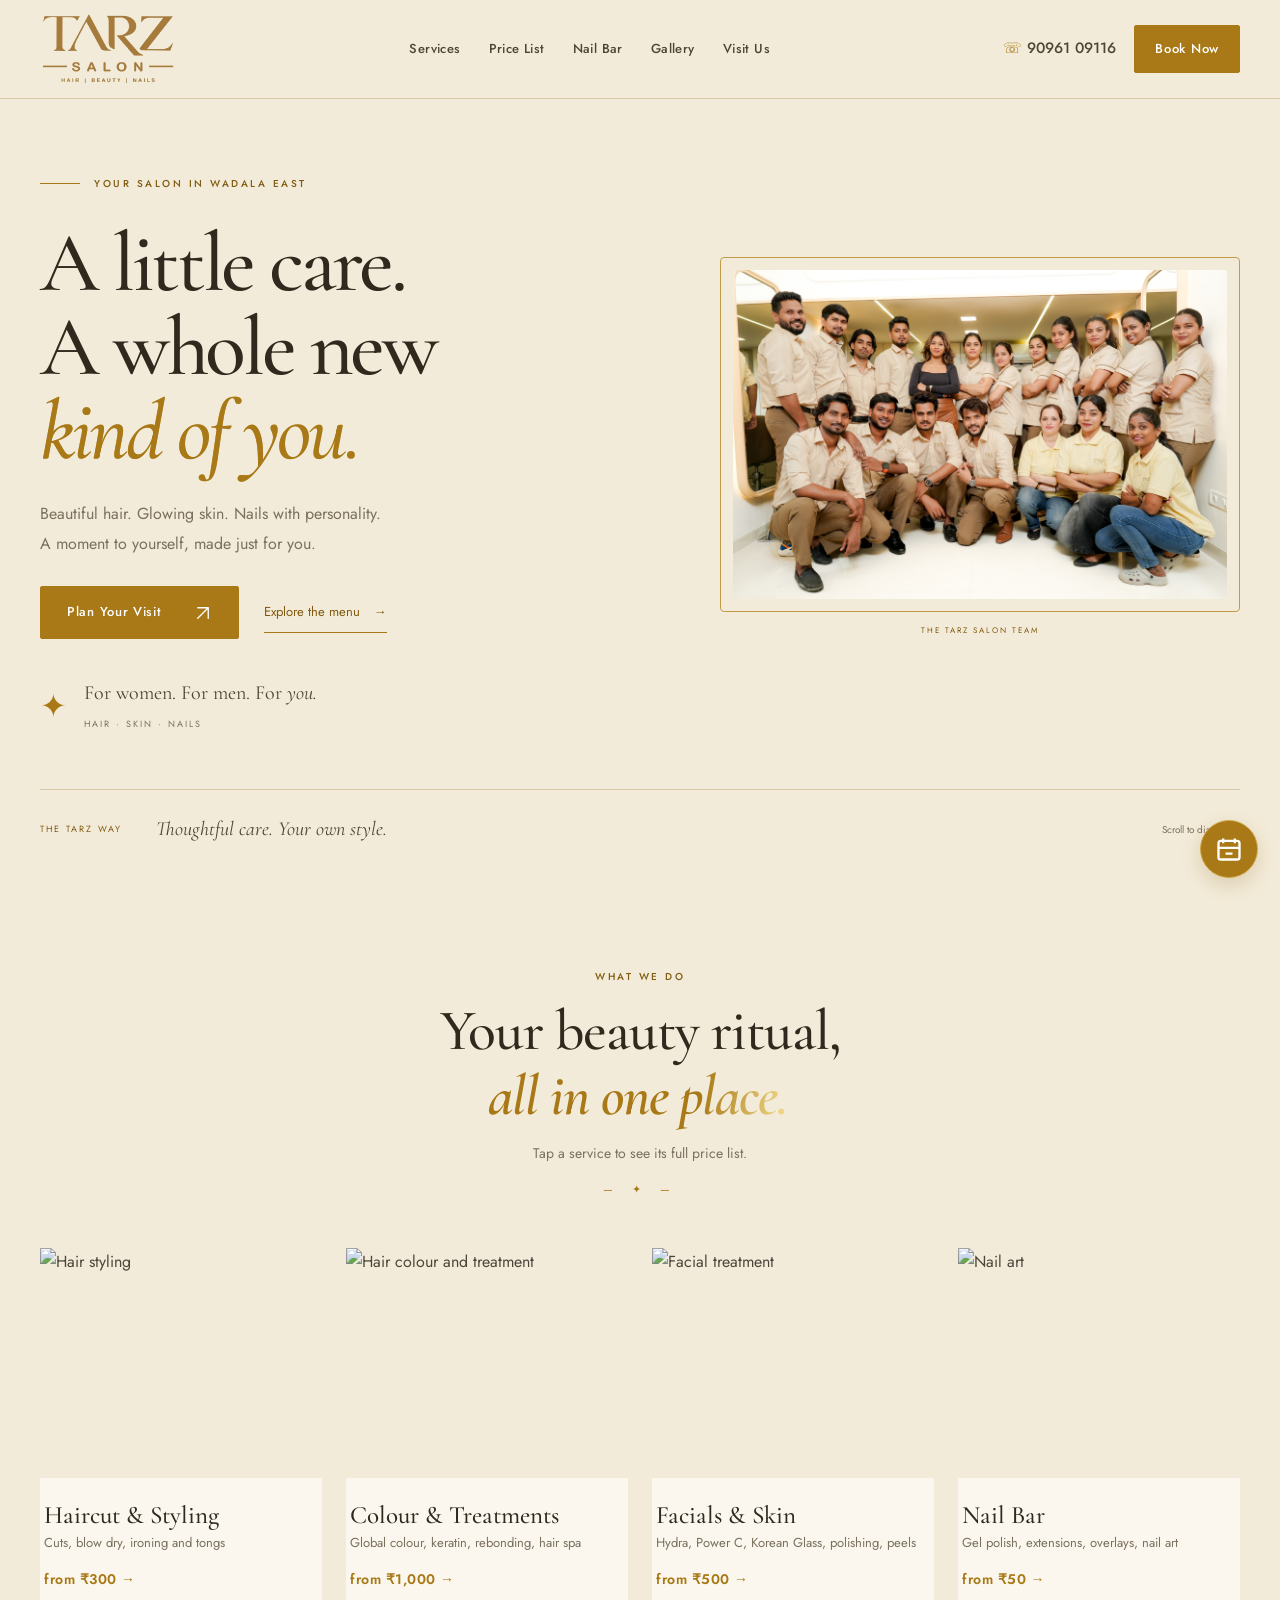
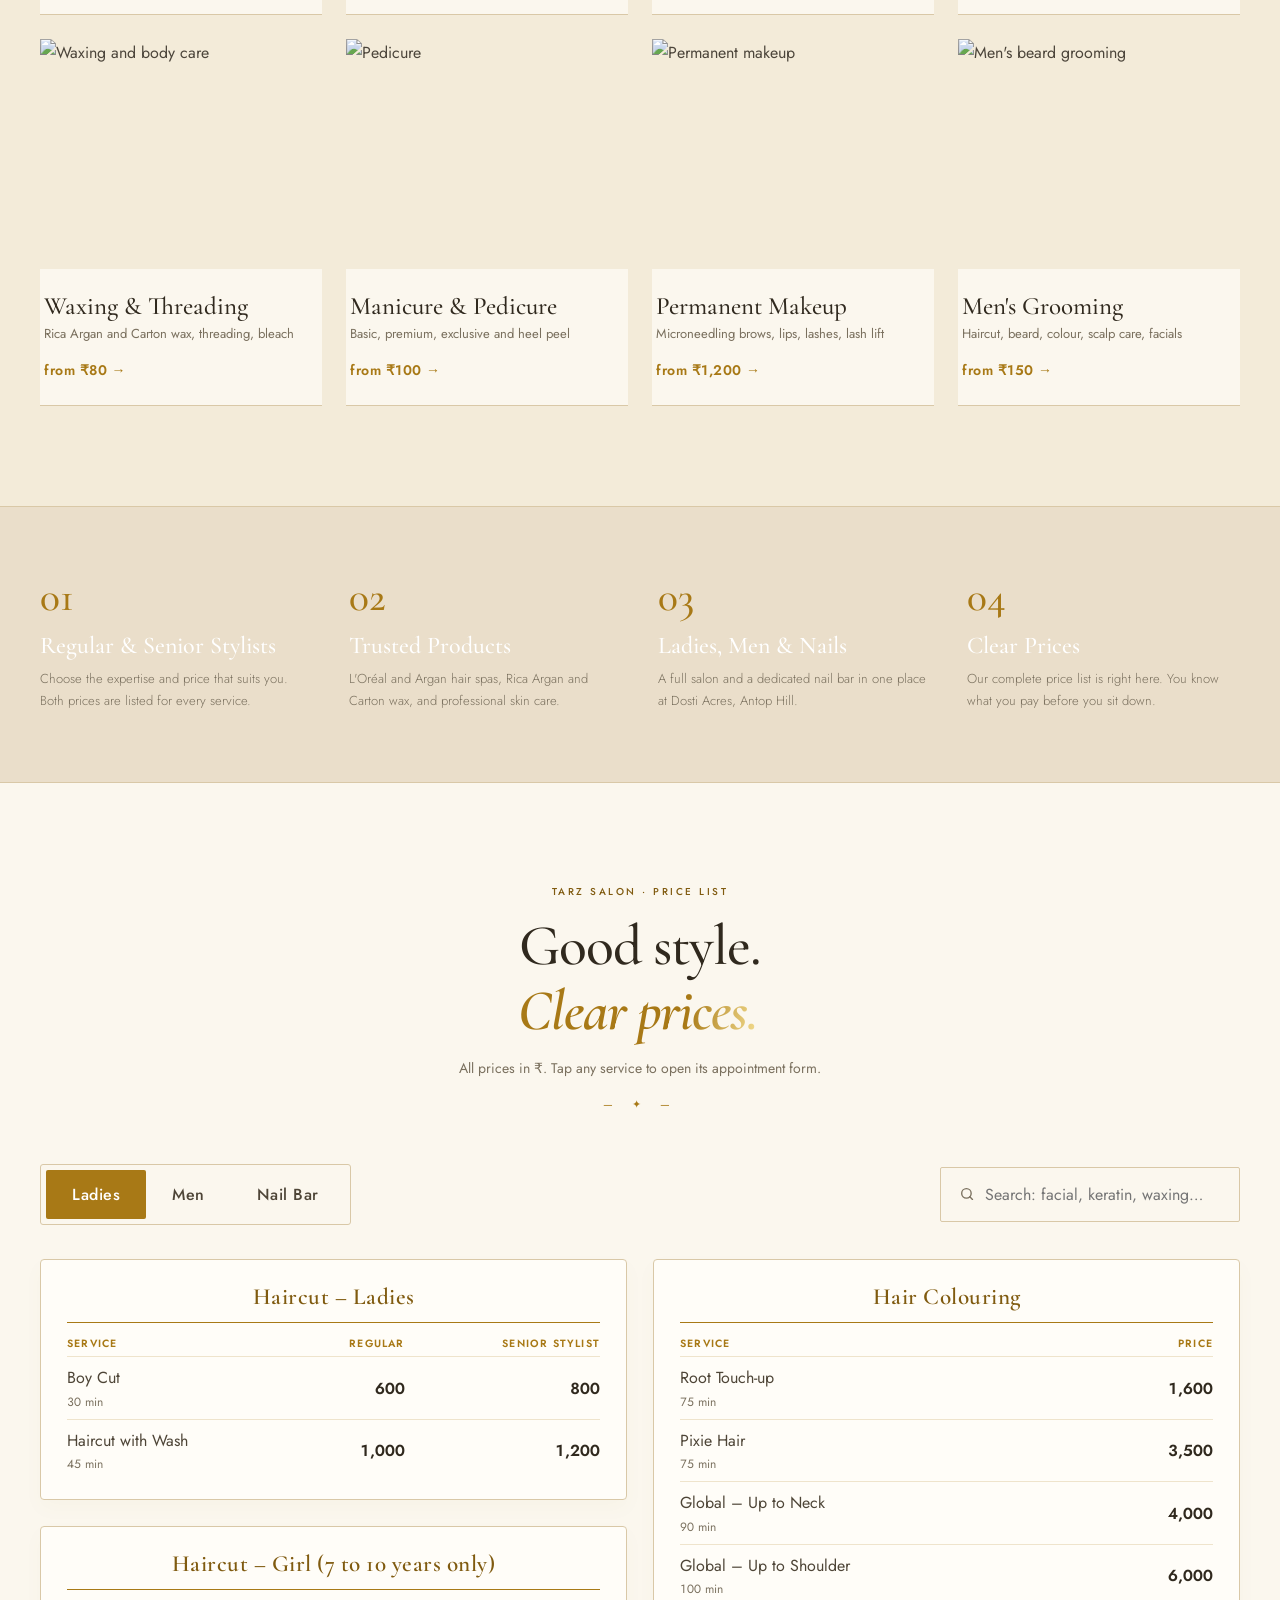
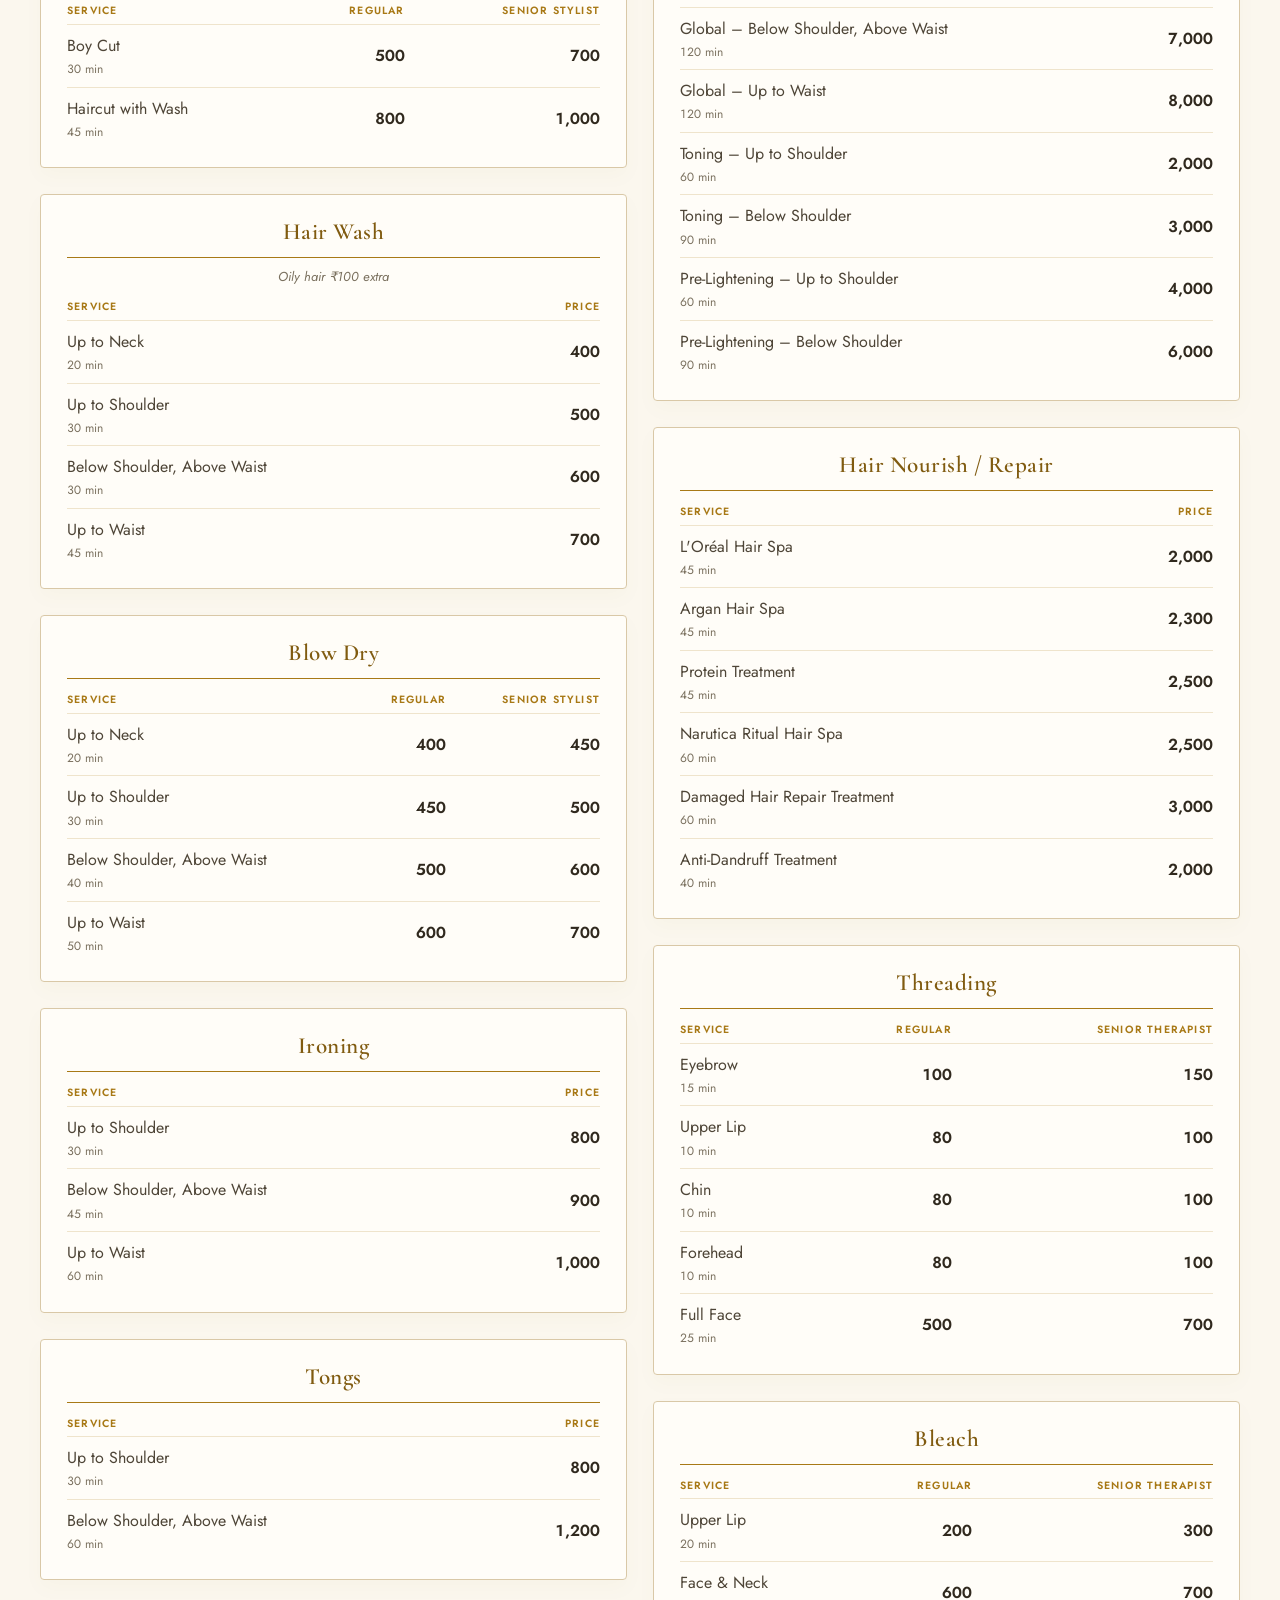
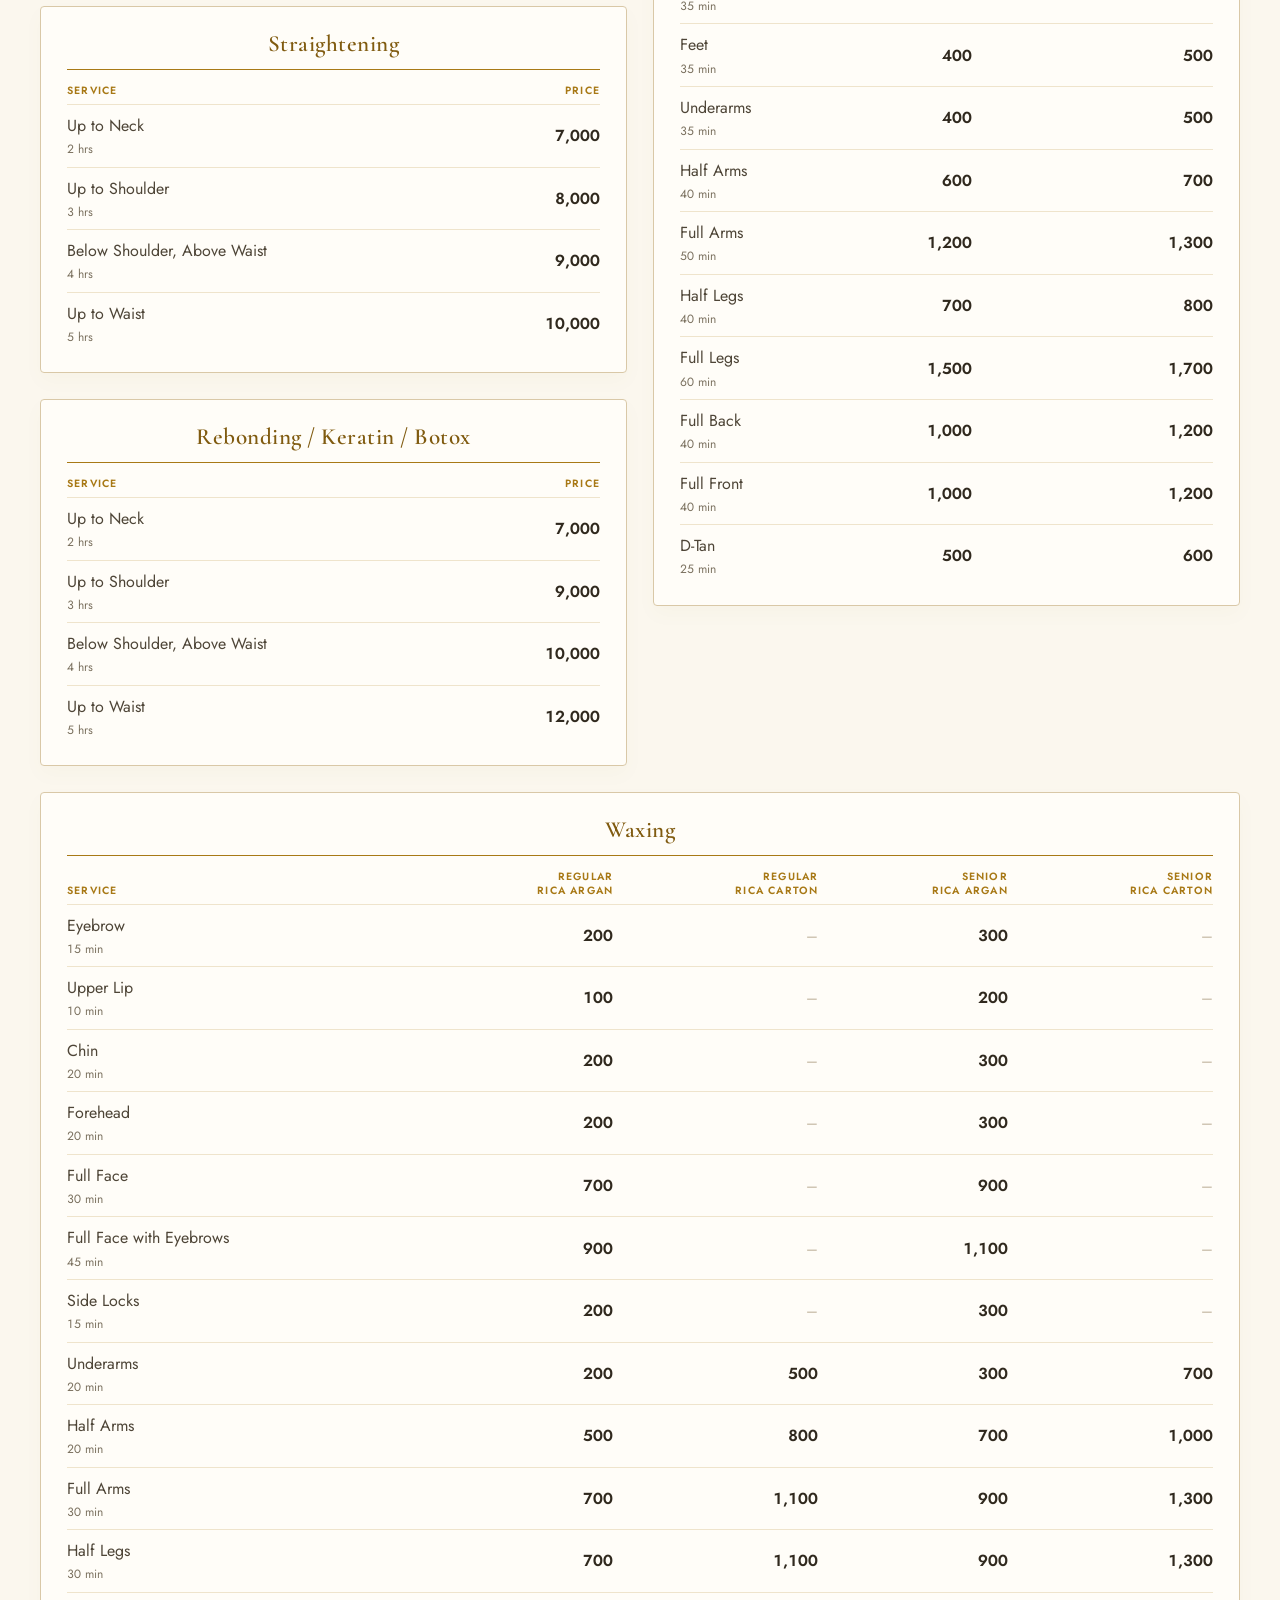
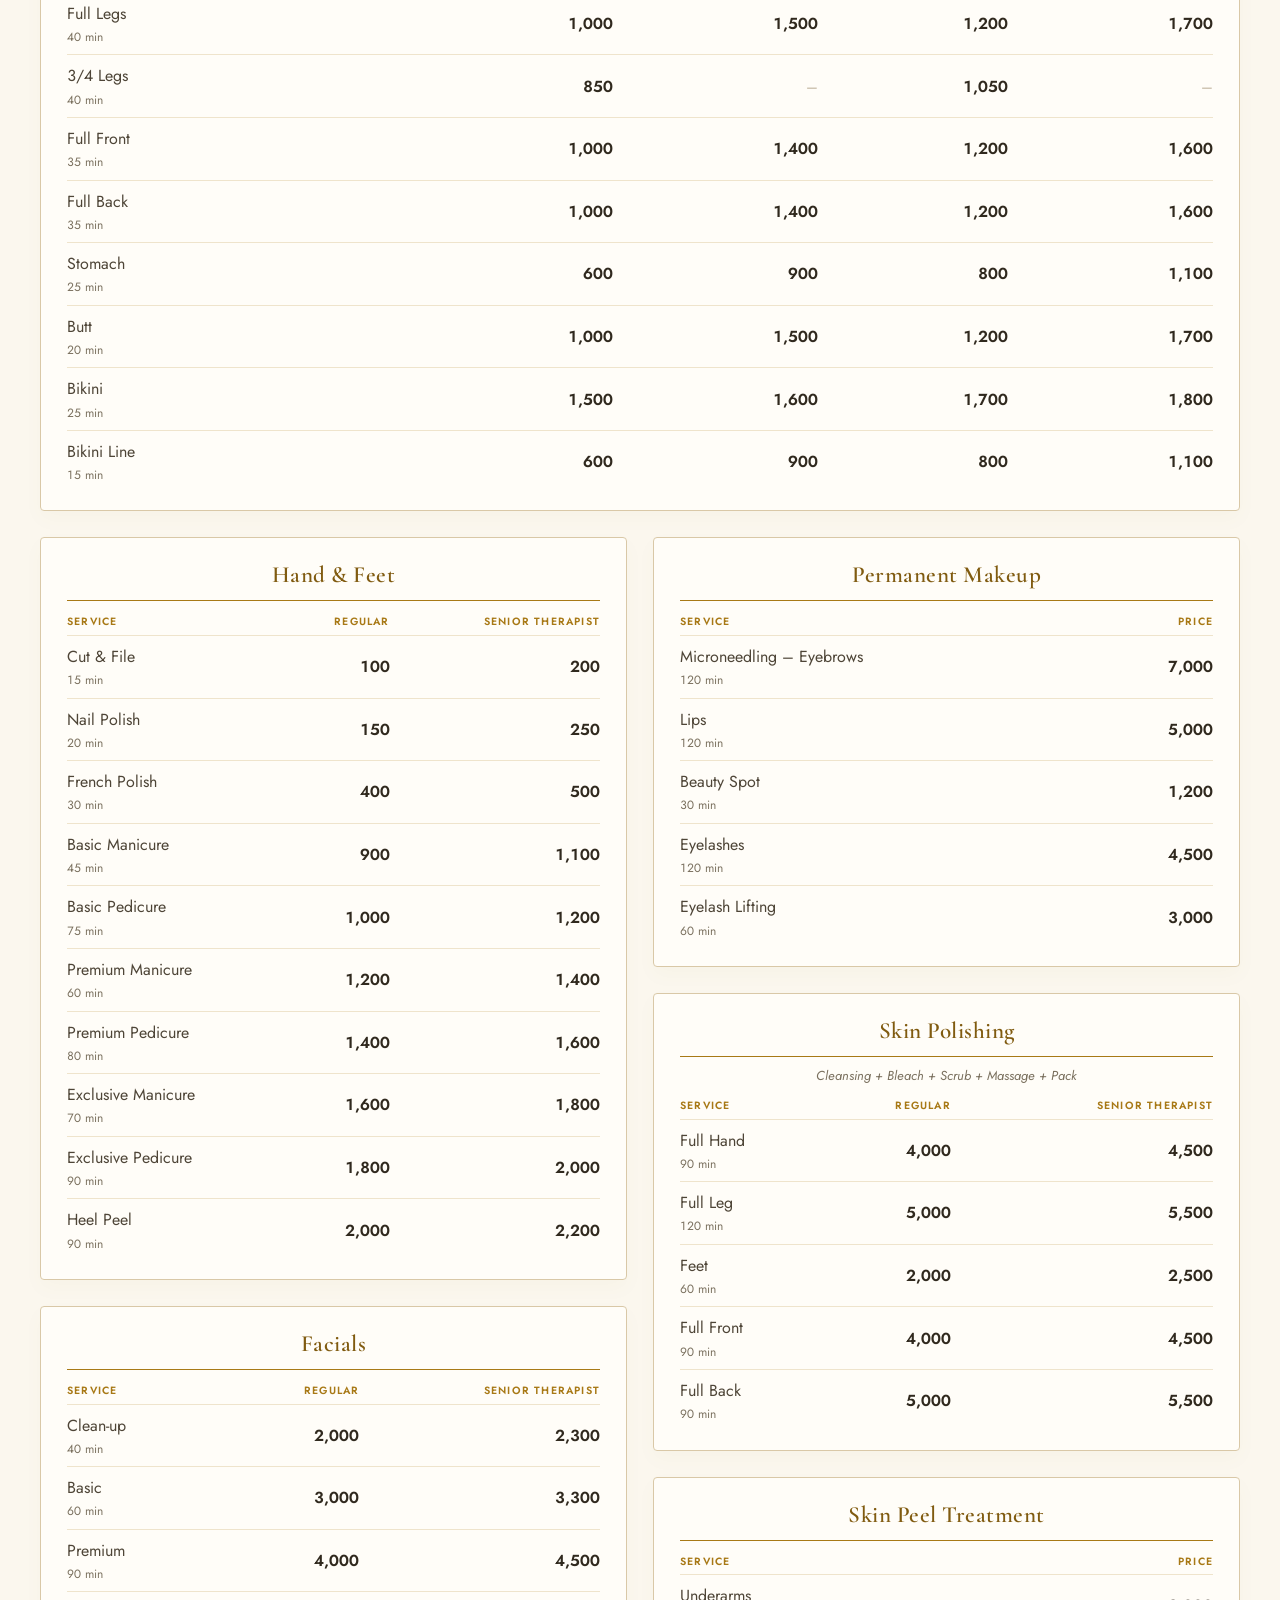
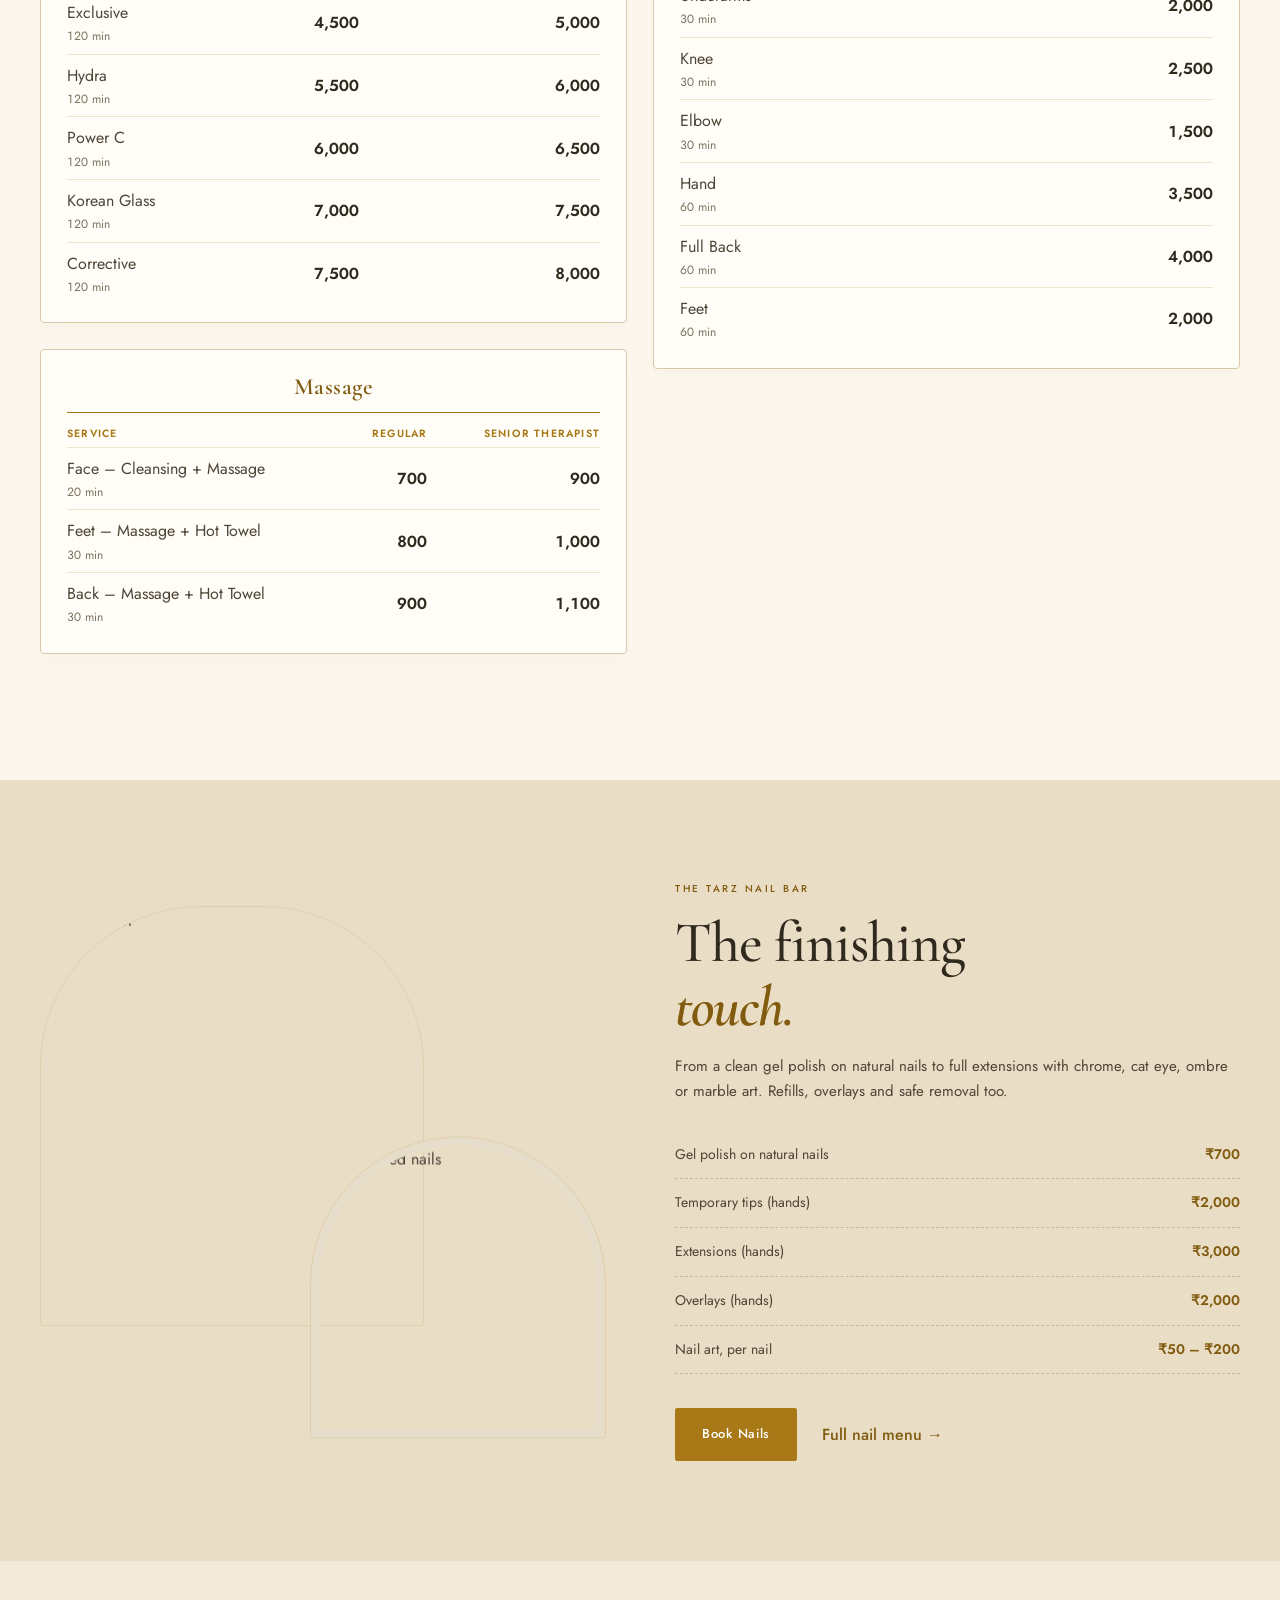
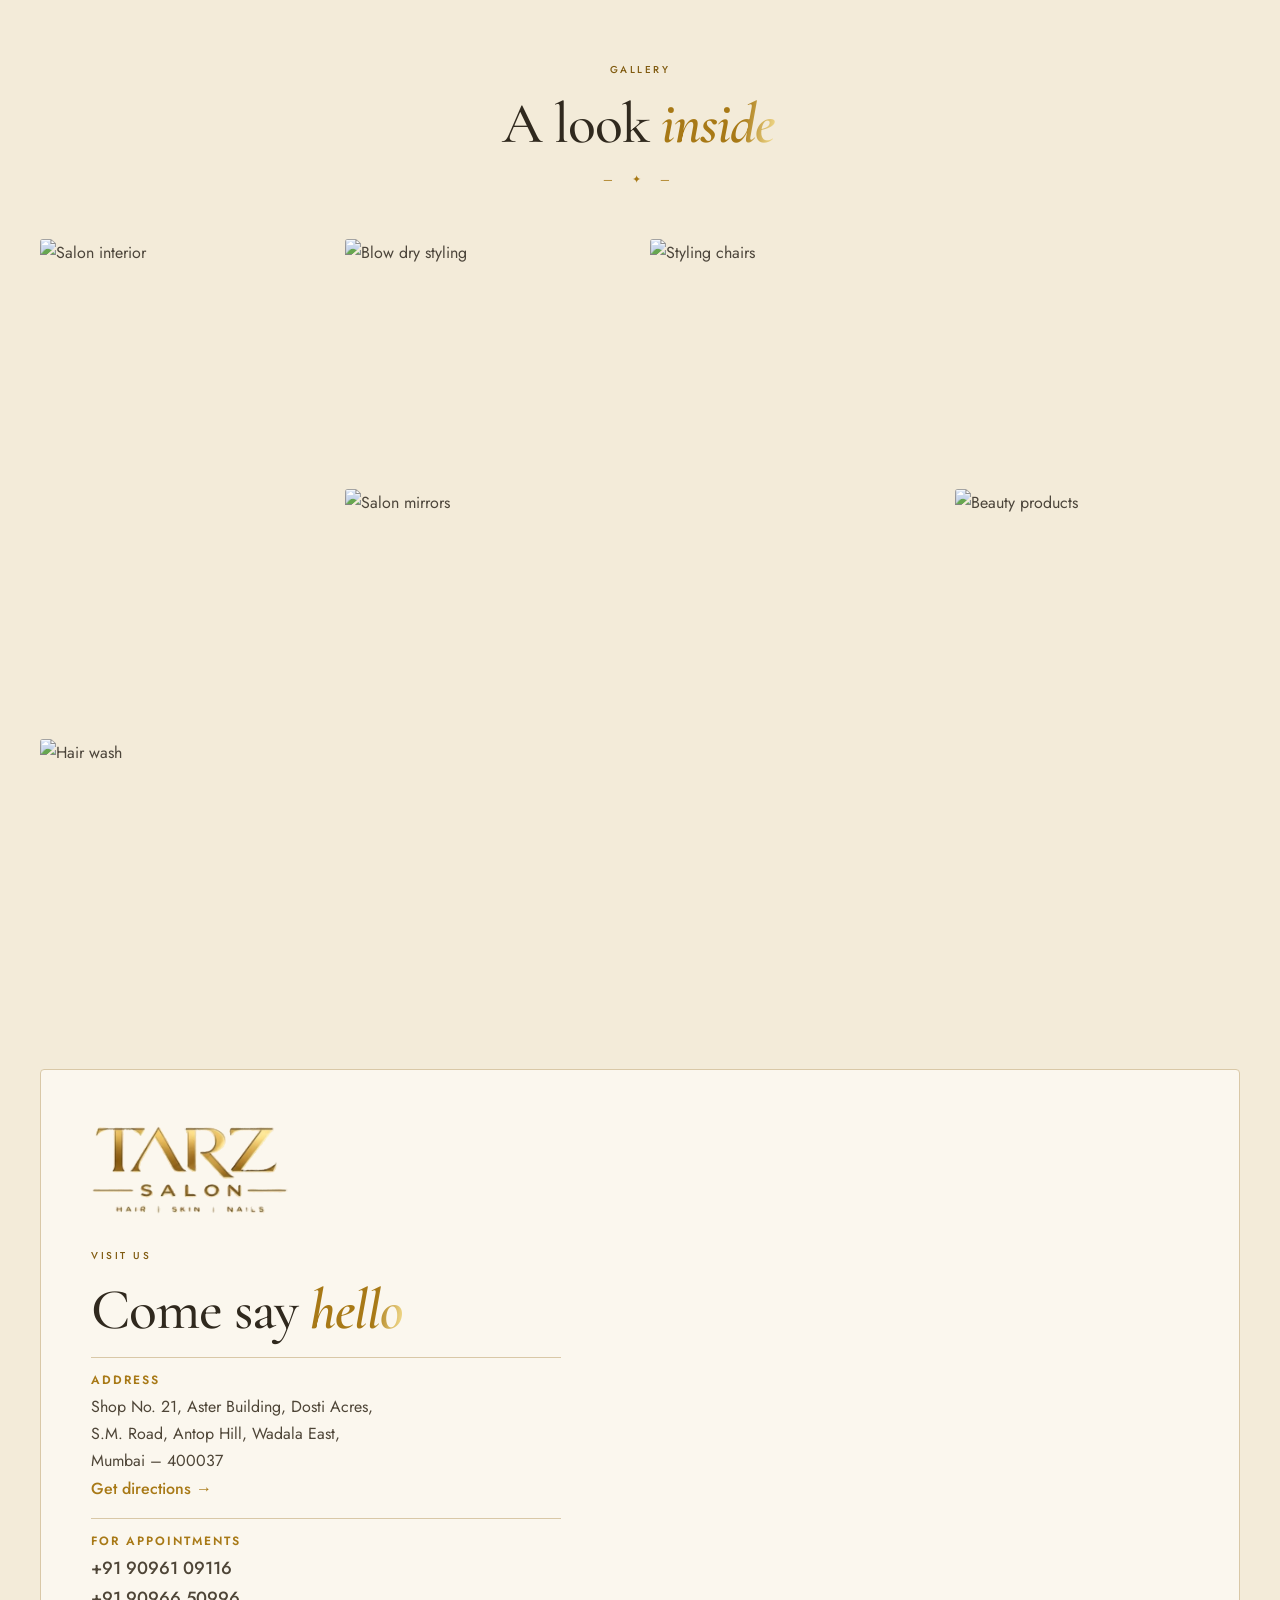
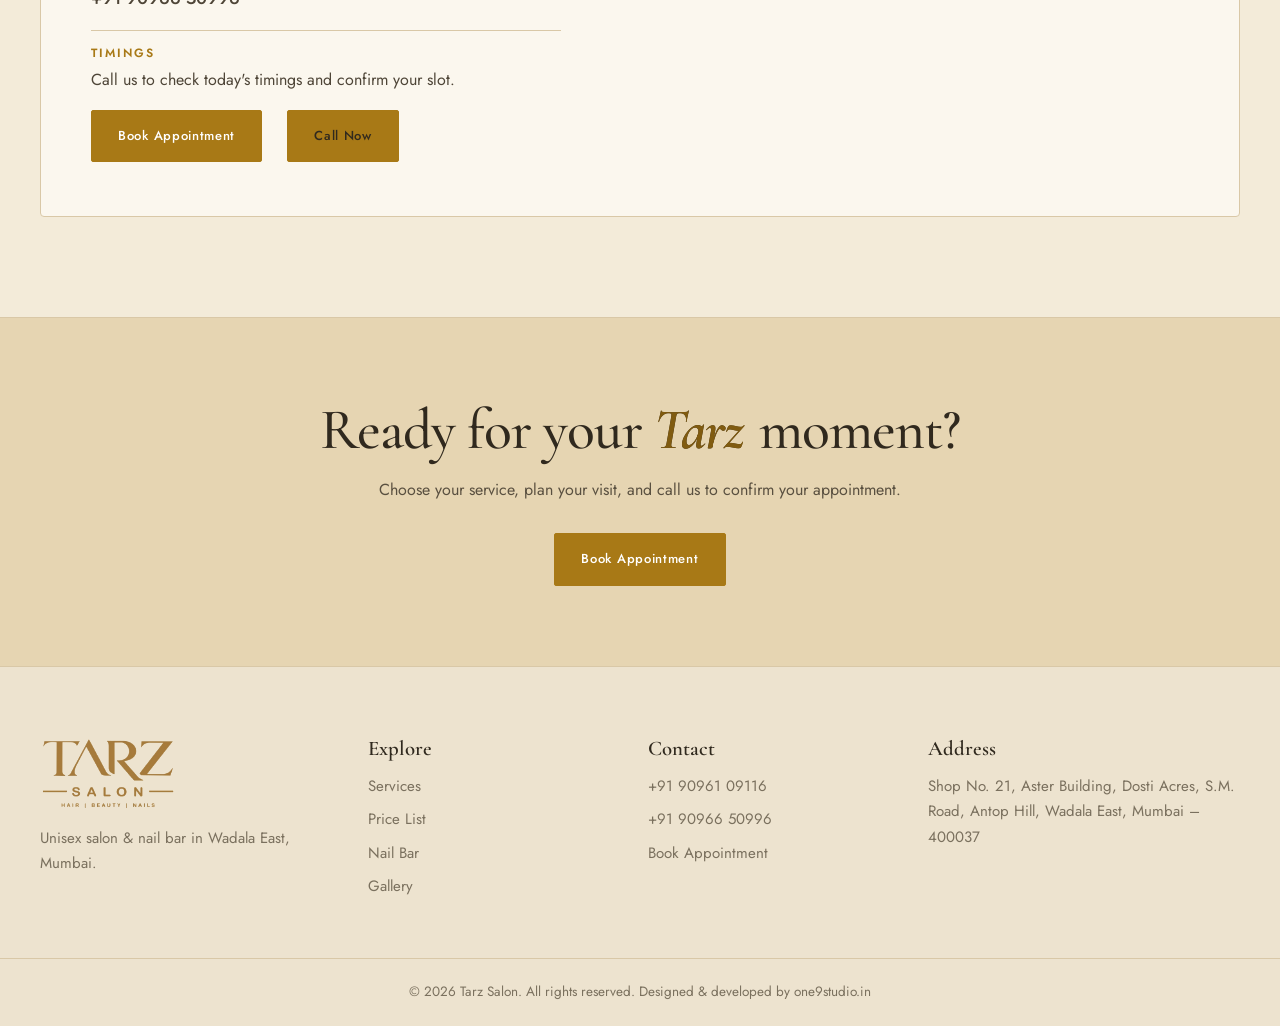
==== commit 71231252: "Feature the Tarz Salon team on the homepage" ====
--- a/index.html
+++ b/index.html
@@ -74,11 +74,11 @@
           </div>
           <div class="hero-caption"><span class="little-star" aria-hidden="true">✦</span><p>For women. For men. For <em>you.</em><br><small>Hair · Skin · Nails</small></p></div>
         </div>
-        <div class="hero-visual">
-          <div class="portrait-frame"><div class="arch"><img src="https://images.unsplash.com/photo-1522337360788-8b13dee7a37e?auto=format&fit=crop&w=1000&q=85" alt="Hair styling inspiration" width="900" height="1100" fetchpriority="high"></div></div>
-
-
-          <p class="image-caption">HAIR THAT FEELS AS GOOD AS IT LOOKS</p>
+        <div class="hero-visual team-visual">
+          <div class="portrait-frame">
+            <img src="images/tarz-salon-team.jpg" alt="The Tarz Salon team inside the salon" width="2048" height="1365" fetchpriority="high">
+          </div>
+          <p class="image-caption">THE TARZ SALON TEAM</p>
         </div>
       </div>
       <div class="container hero-bottom"><span>THE TARZ WAY</span><p>Thoughtful care. Your own style.</p><a href="#services" aria-label="Explore our services">Scroll to discover ↓</a></div>
--- a/home2.css
+++ b/home2.css
@@ -36,6 +36,10 @@
 .hero-word { position:absolute; right:-24px; bottom:4px; font-family:var(--serif); font-size:112px; line-height:1; letter-spacing:10px; color:var(--gold); opacity:.12; z-index:0; pointer-events:none; }
 .brand-plaque { position:absolute; bottom:65px; left:-26px; width:210px; padding:16px 23px; border:1px solid #e7d9ba; border-radius:8px; background:linear-gradient(130deg,#faf3e2,#e8ddc2); box-shadow:0 13px 30px #6c55212b, inset 0 1px 0 #fff; transform:rotate(-5deg); }
 .image-caption { position:absolute; right:0; top:52%; writing-mode:vertical-rl; font-size:8px; letter-spacing:2px; color:var(--gold-dark); }
+.hero-visual.team-visual { padding-inline:0; }
+.team-visual .portrait-frame { border-radius:4px; }
+.team-visual .portrait-frame img { display:block; width:100%; height:auto; border-radius:2px; }
+.team-visual .image-caption { position:static; writing-mode:horizontal-tb; margin-top:12px; text-align:center; }
 .hero-bottom { display:flex; align-items:center; gap:34px; padding:22px 0; border-top:1px solid var(--line); }
 .hero-bottom >span { font-size:9px; letter-spacing:2px; color:var(--gold-dark); }
 .hero-bottom p { font-family:var(--serif); font-size:20px; font-style:italic; }
@@ -47,7 +51,7 @@
 .title >p:last-child { font-size:14px; }
 .service-grid { gap:24px; }
 .service { border:0; border-bottom:1px solid var(--line); border-radius:0; background:transparent; box-shadow:none; }
-.service img { height:230px; border-radius:140px 140px 2px 2px; filter:saturate(.75); }
+.service img { height:230px; border-radius:0; filter:saturate(.75); }
 .service-body { padding:23px 4px; }
 .service h3 { font-size:25px; font-weight:500; }
 .service p { font-size:13px; }
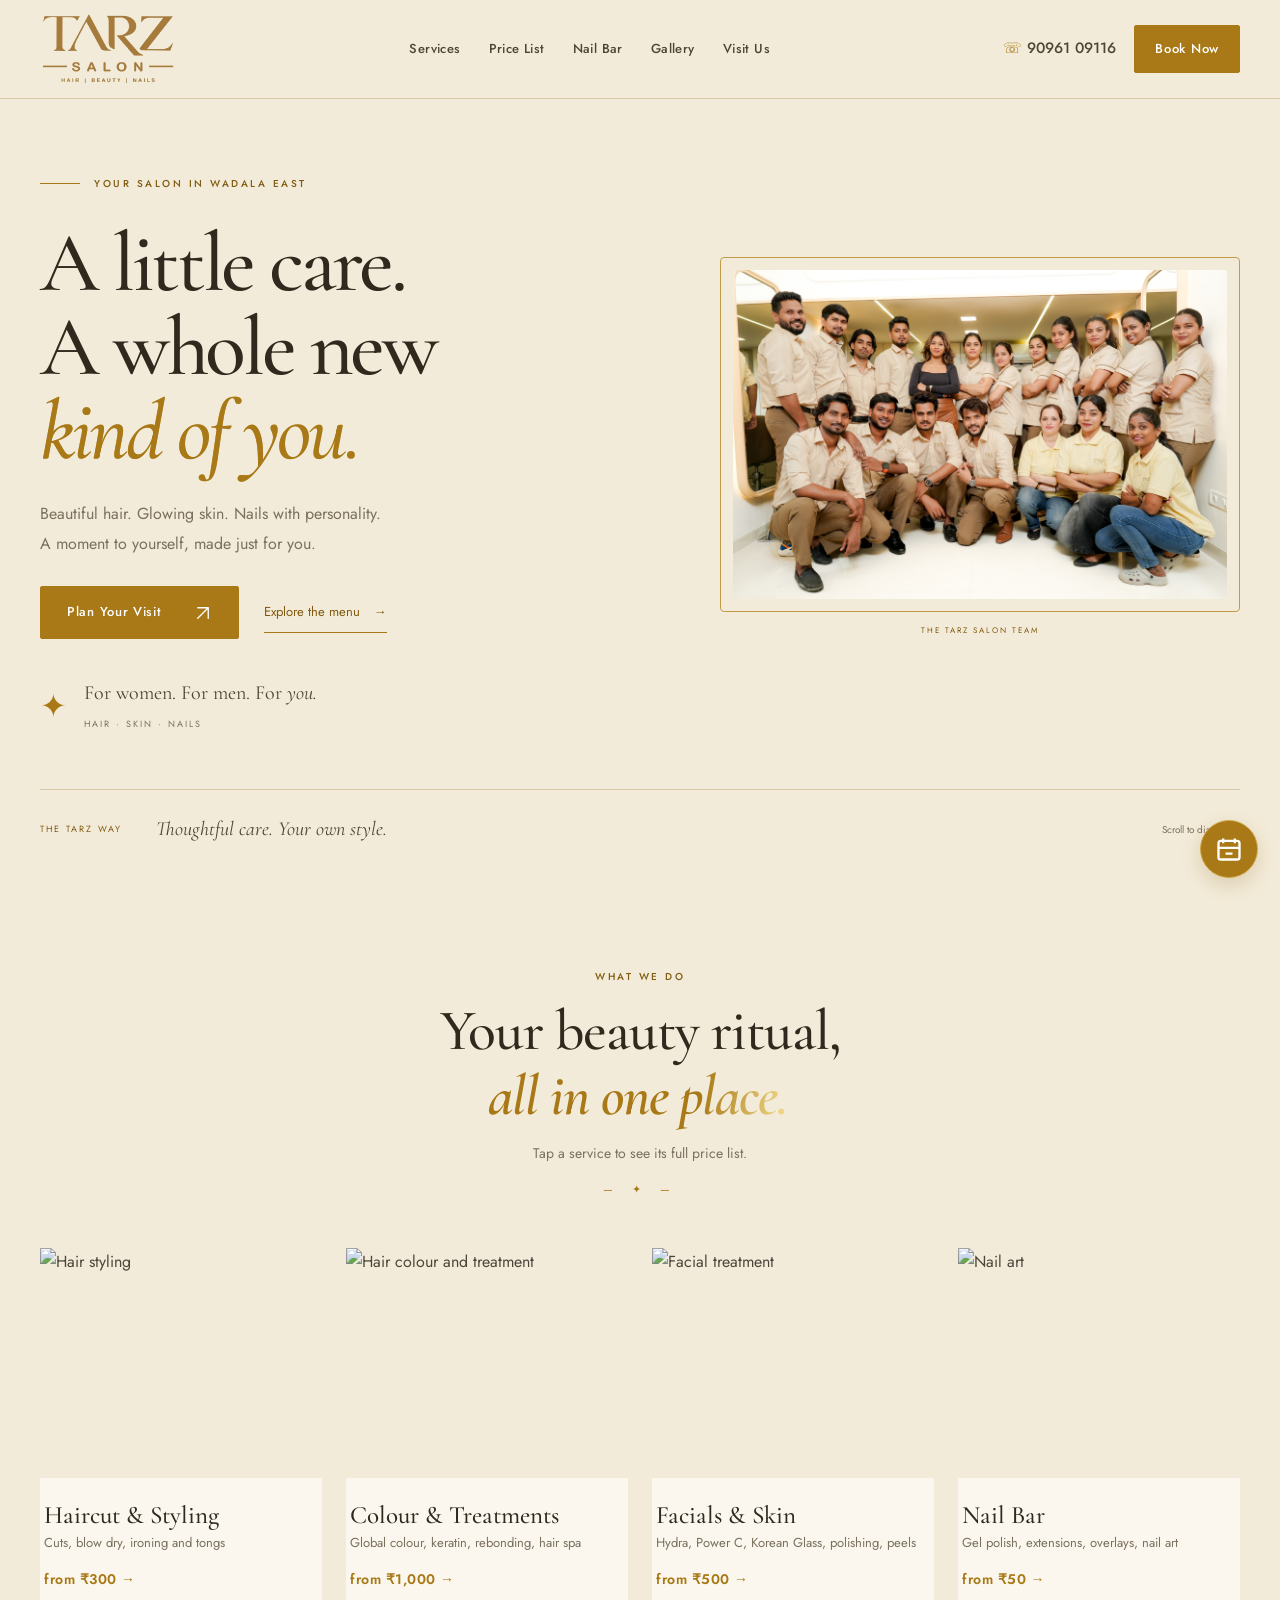
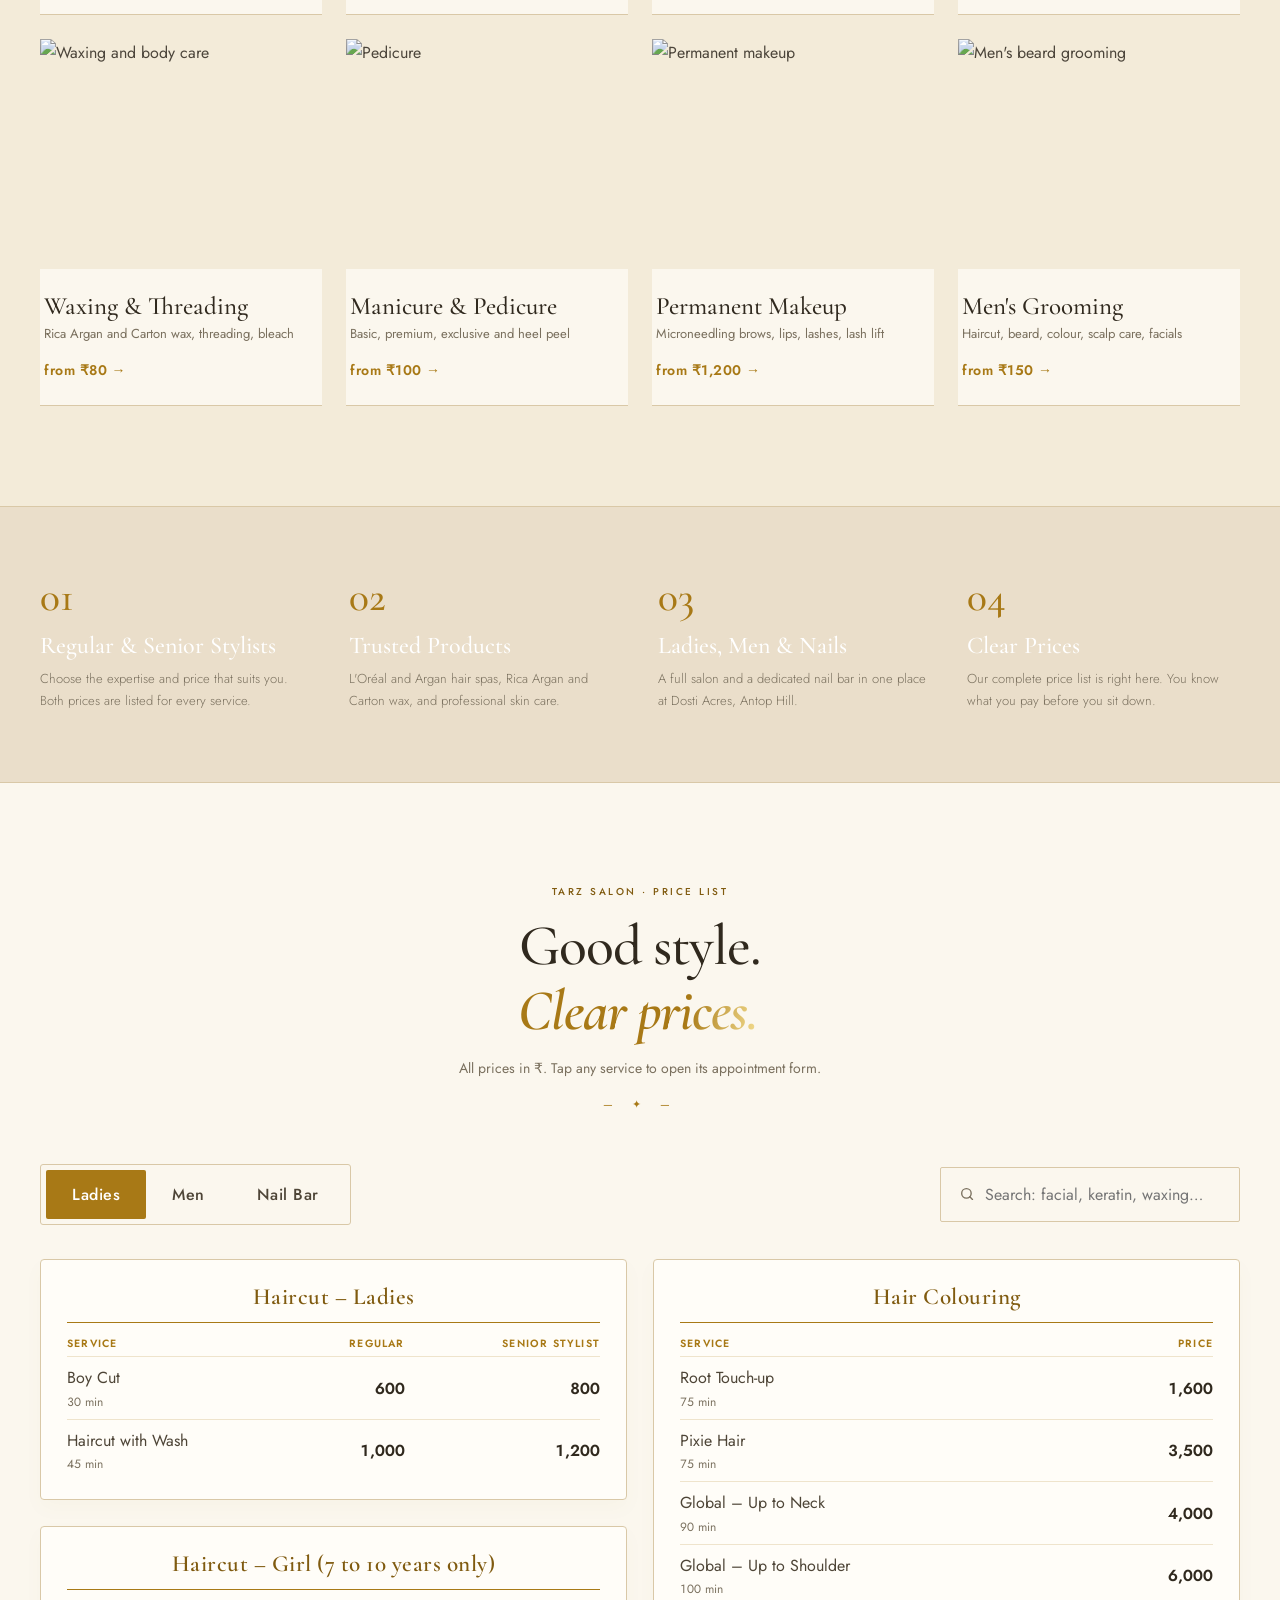
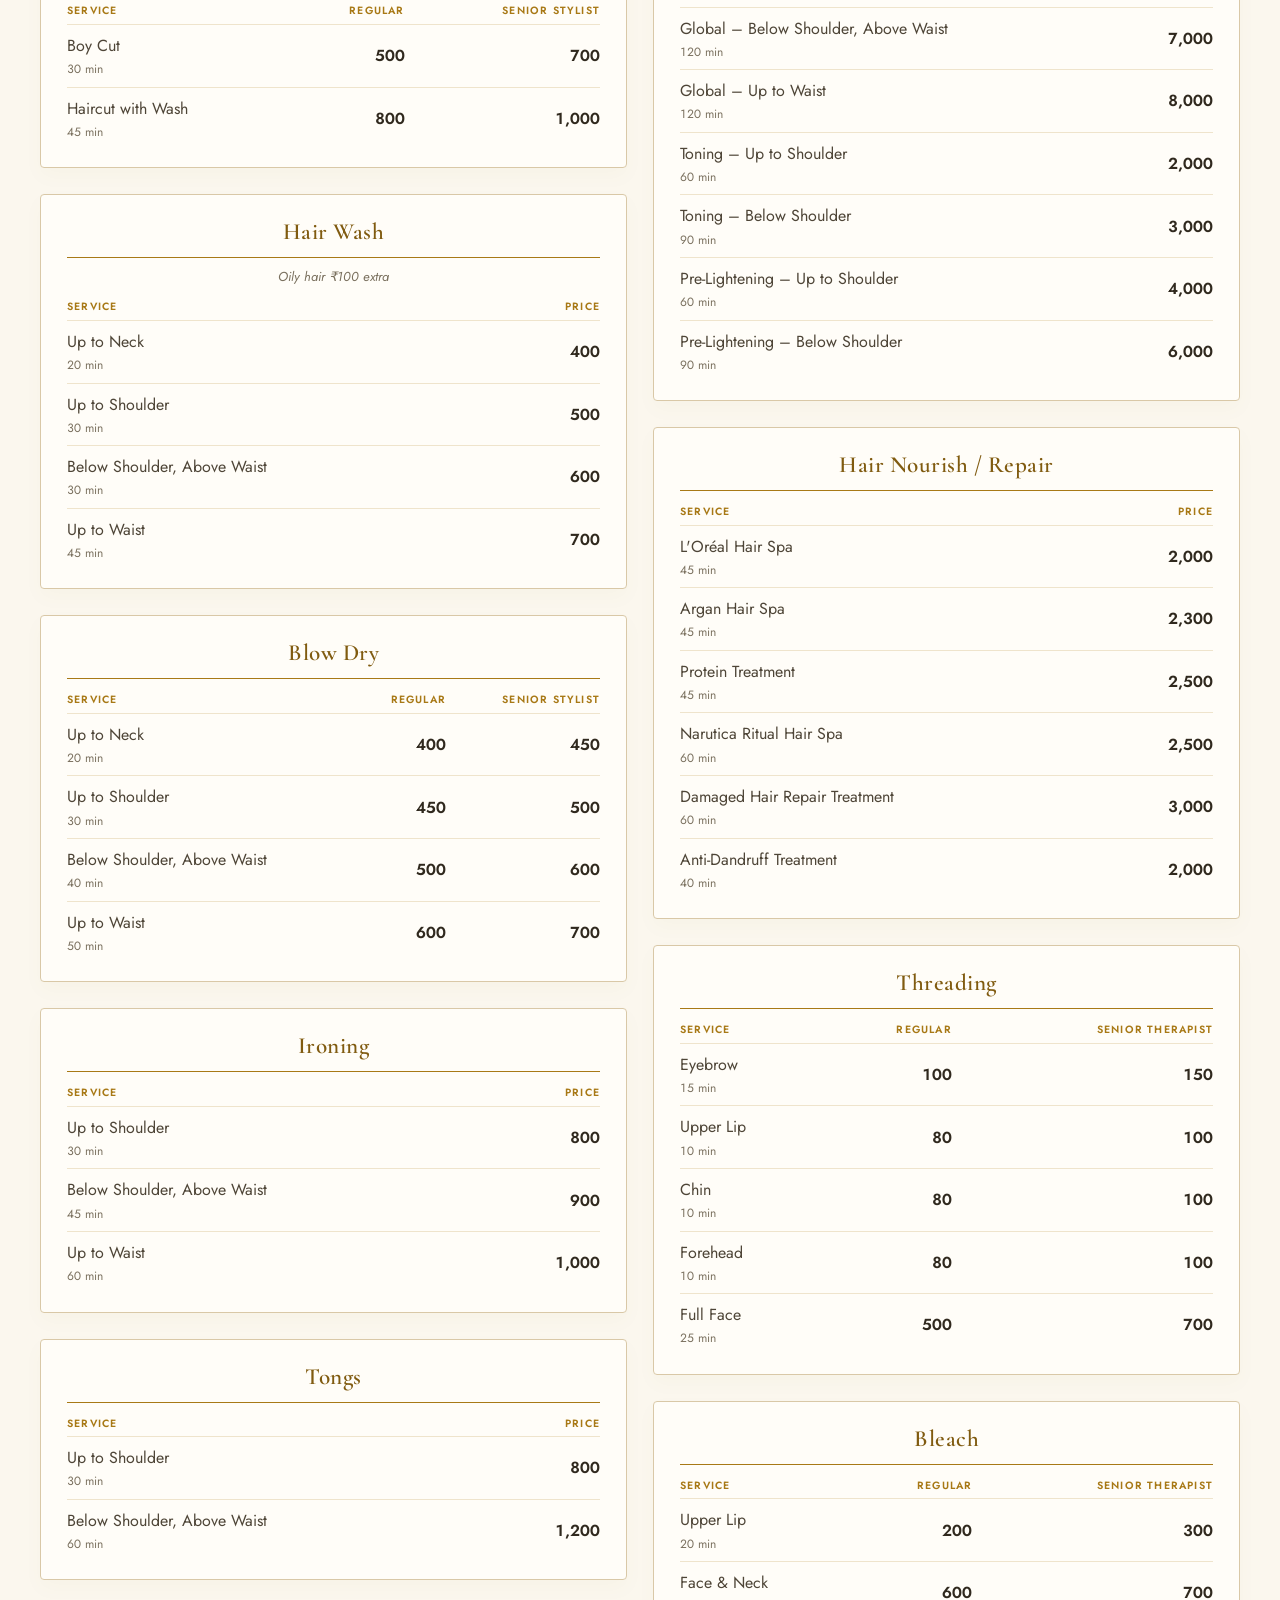
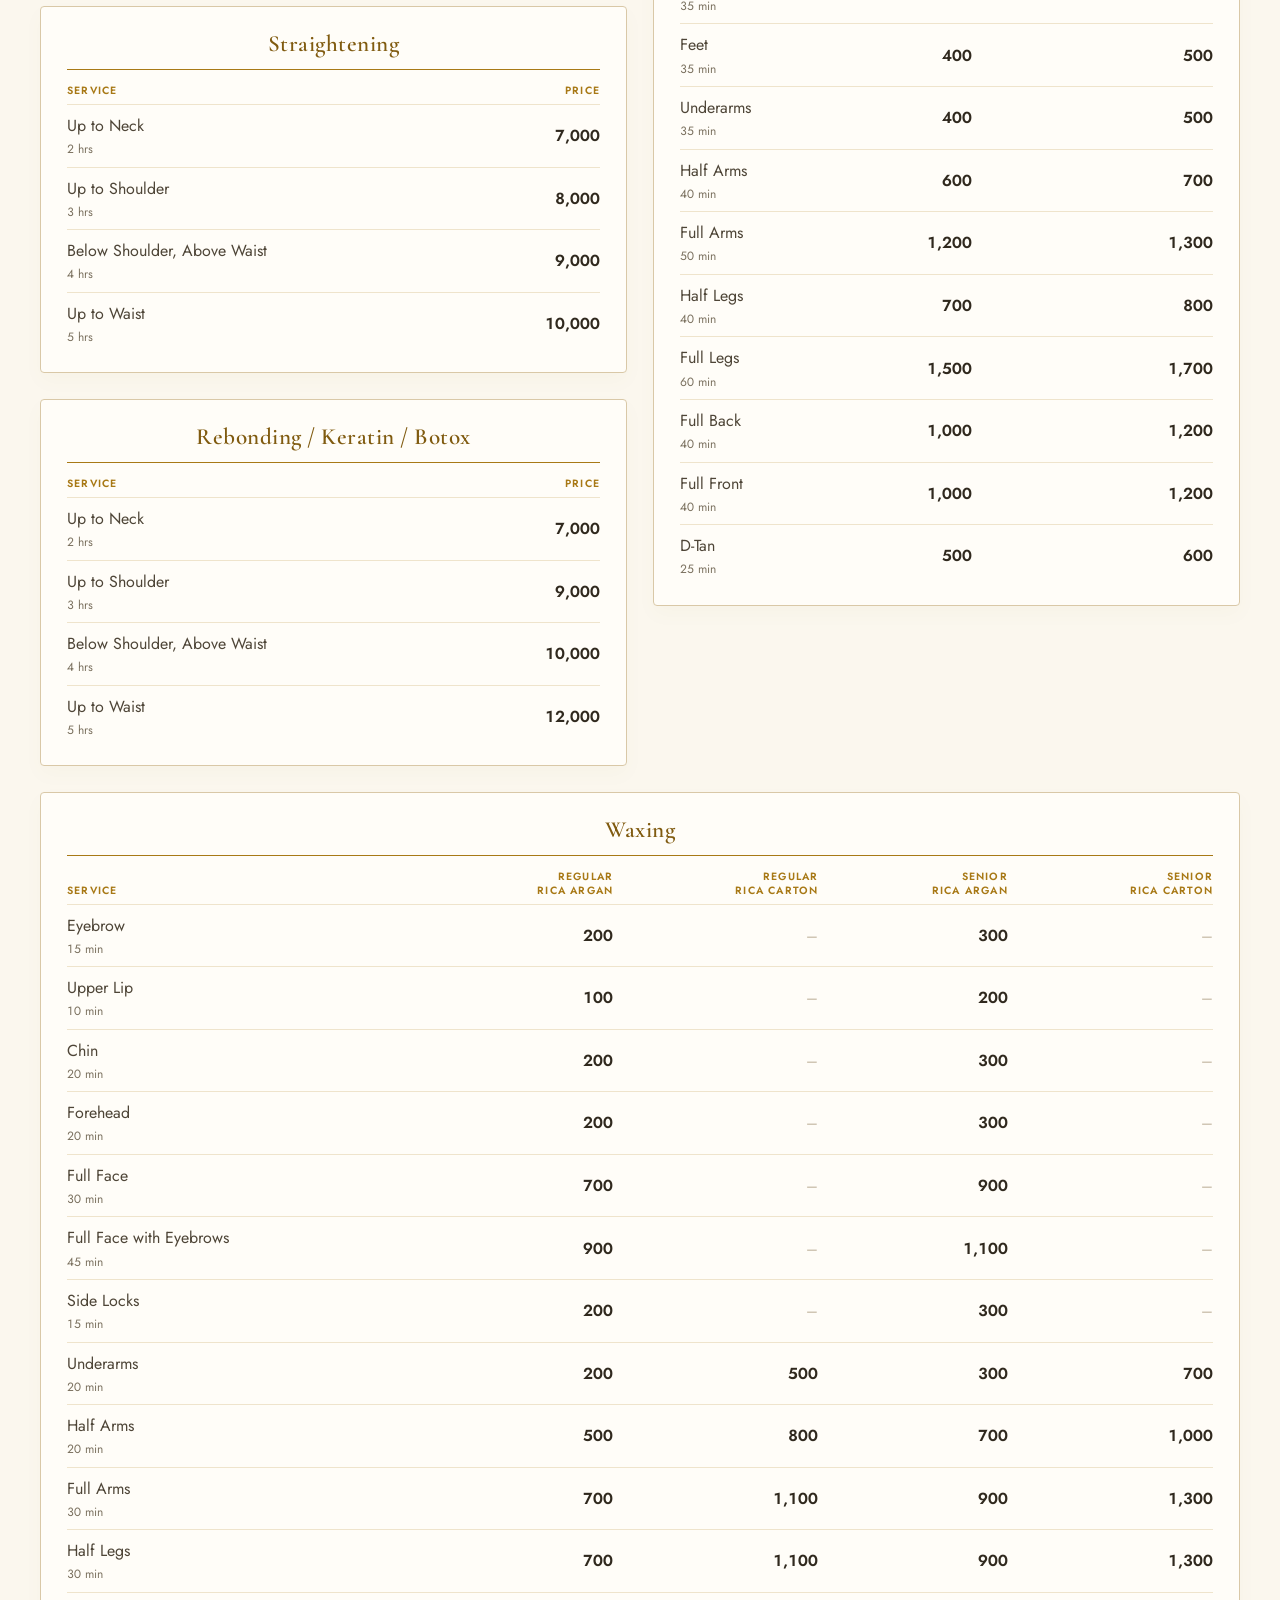
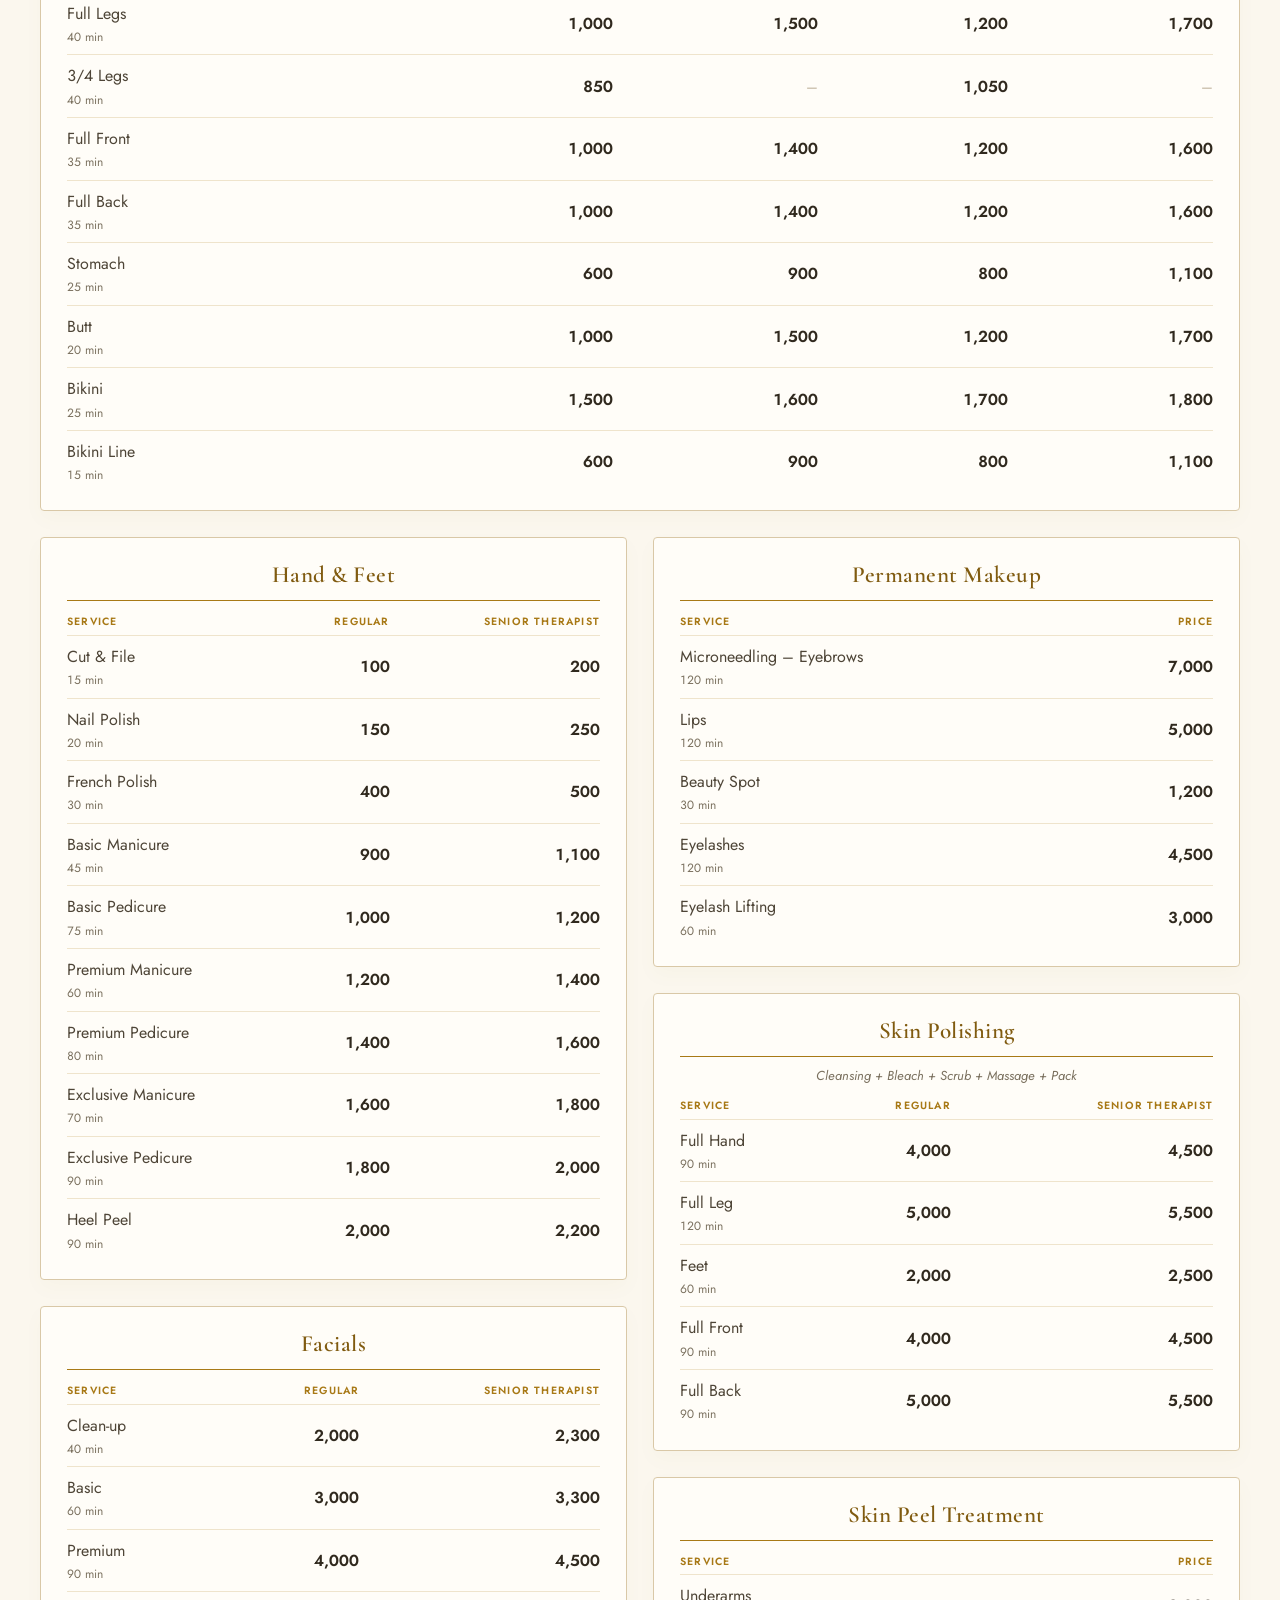
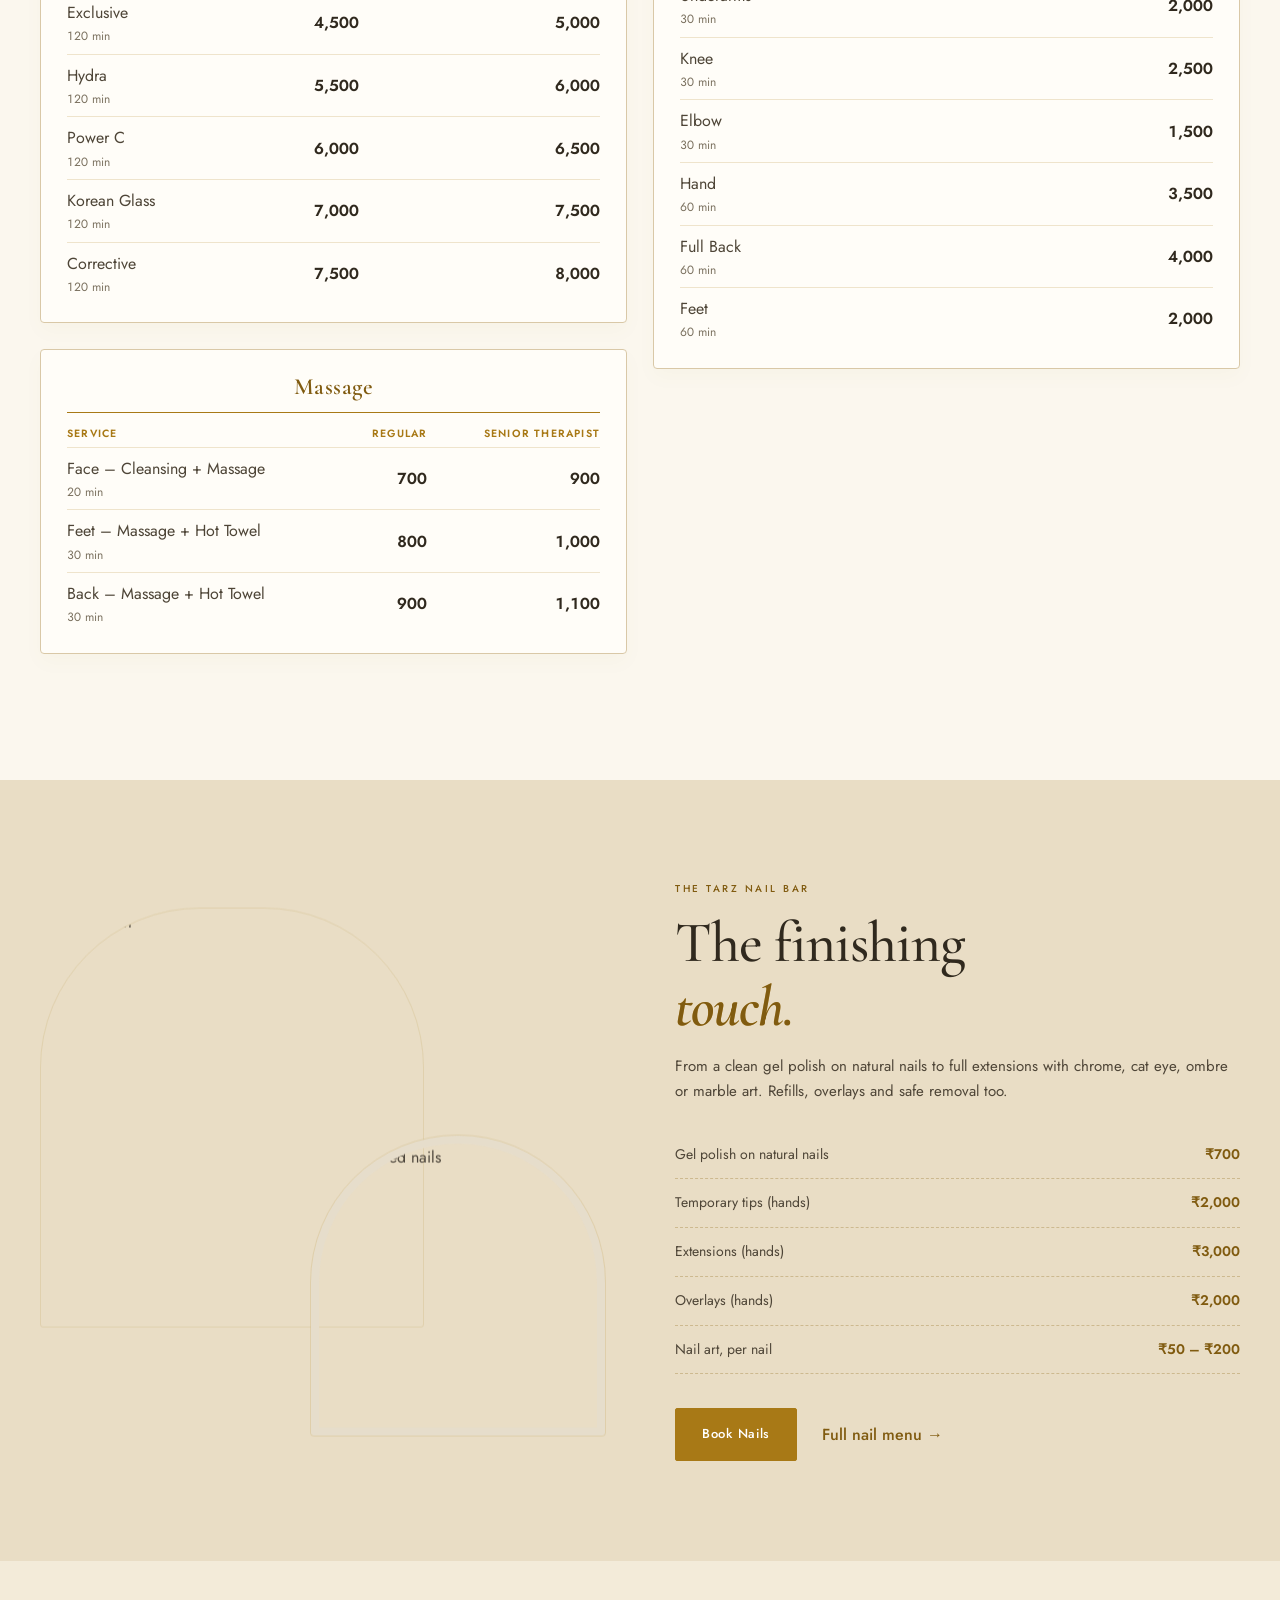
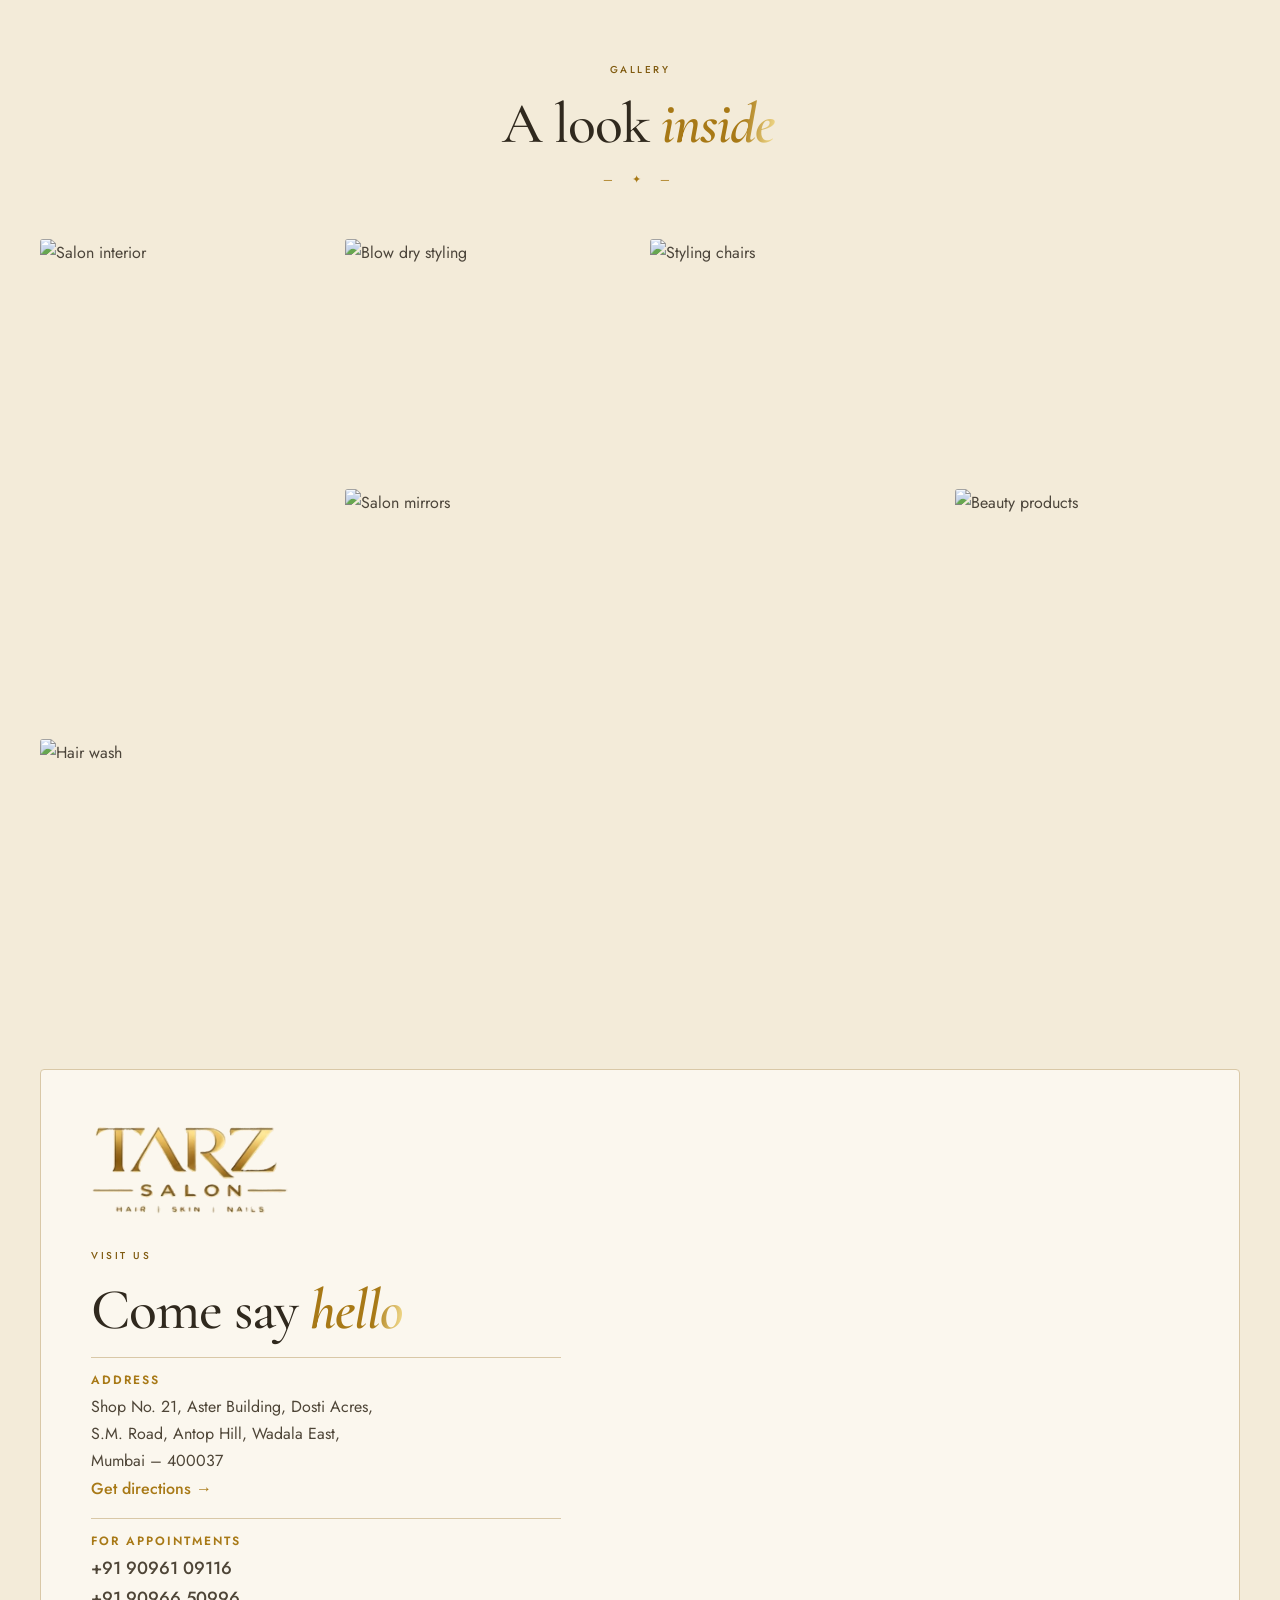
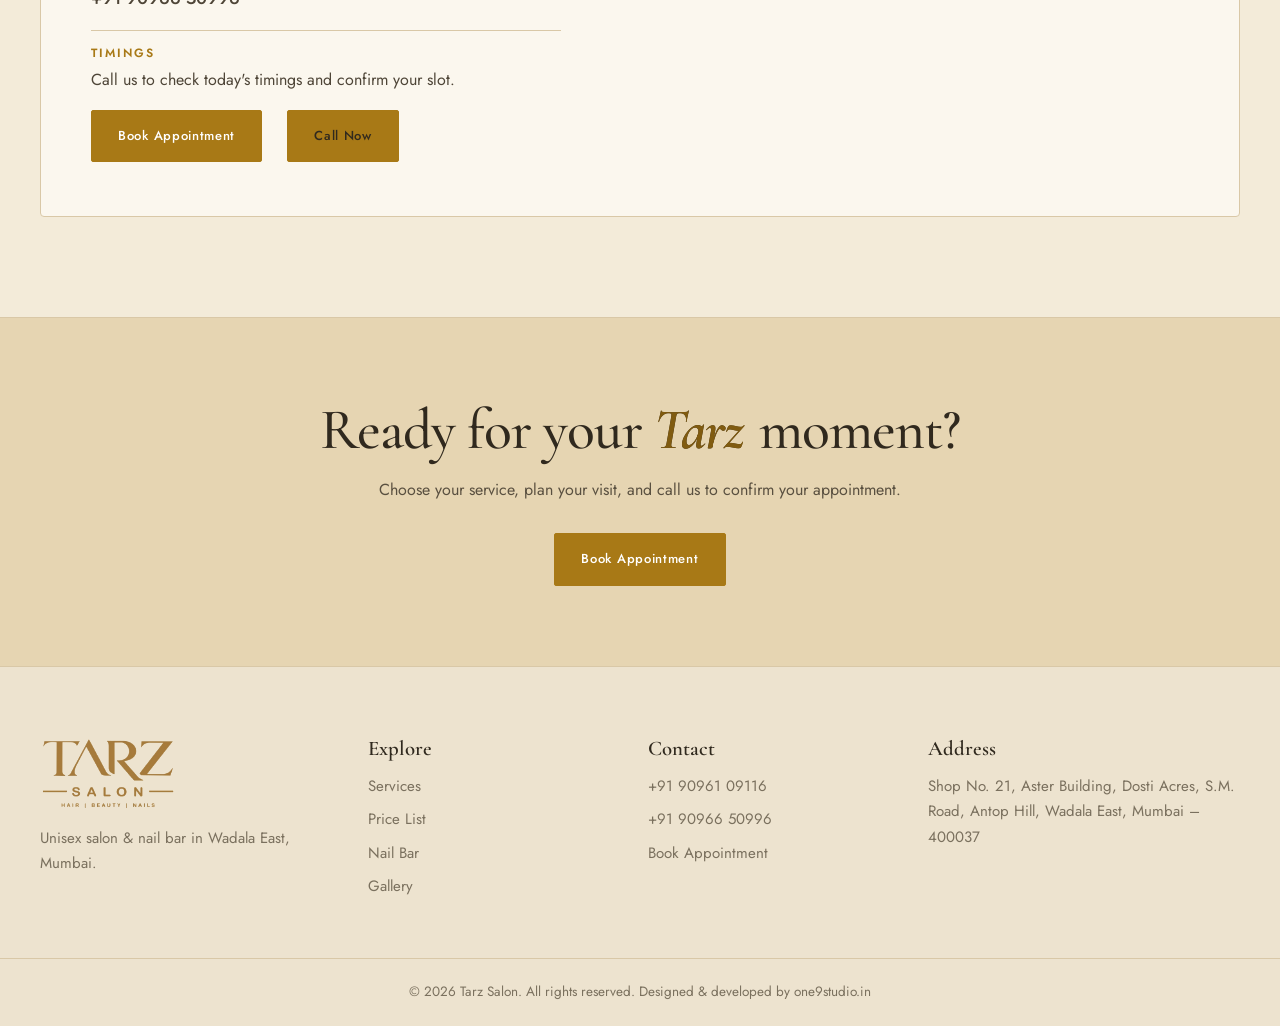
==== commit b57d046b: "Send salon appointment requests to the booking inbox" ====
--- a/index.html
+++ b/index.html
@@ -315,24 +315,24 @@
       <button type="button" class="booking-close" aria-label="Close appointment form">×</button>
       <p class="eyebrow">Tarz Salon · Appointments</p>
       <h2 id="booking-title">Plan your <em>visit</em></h2>
-      <p id="booking-help">Fill in your preferences, then call the salon to confirm availability. This form does not send a booking.</p>
-      <form id="booking-form">
+      <p id="booking-help">Send your preferred date and time. The salon will call you to confirm availability.</p>
+      <form id="booking-form" action="https://formsubmit.co/ajax/tarzsalon9096109116@gmail.com" method="post">
+        <div hidden><input name="_honey" tabindex="-1" autocomplete="off"></div>
         <label>Your name<input name="name" autocomplete="name" required maxlength="100"></label>
-        <label>Phone number<input name="phone" type="tel" autocomplete="tel" inputmode="tel" required pattern="[+0-9() .-]{7,20}" maxlength="20" title="Enter a phone number with 7 to 20 characters."></label>
+        <label>Phone number<input name="phone" type="tel" autocomplete="tel" inputmode="tel" required pattern="[+0-9\(\) .\-]{7,20}" maxlength="20" title="Enter a phone number with 7 to 20 characters."></label>
         <label>Service<input name="service" id="booking-service" required maxlength="200" placeholder="Choose a service or tell us what you need"></label>
         <div class="booking-grid">
           <label>Preferred date<input name="date" id="booking-date" type="date" required></label>
           <label>Preferred time<input name="time" type="time" required></label>
         </div>
         <label>Notes (optional)<textarea name="notes" rows="2" maxlength="1000" placeholder="Stylist preference or anything else we should know"></textarea></label>
-        <button type="submit" class="btn">Review Appointment</button>
+        <p id="booking-error" role="alert" hidden>We couldn’t send your request. Please try again or call <a href="tel:+919096109116">90961 09116</a>.</p>
+        <button type="submit" class="btn">Send Appointment Request</button>
       </form>
-      <div id="booking-review" hidden role="status" aria-live="polite">
-        <h3>Your appointment preferences</h3>
-        <p id="booking-summary"></p>
-        <p>Your request has not been sent. Please call the salon to share these details and confirm your appointment.</p>
-        <a class="btn" href="tel:+919096109116">Call 90961 09116 to Confirm</a>
-        <button class="booking-edit" type="button">Edit Details</button>
+      <div id="booking-review" hidden>
+        <h3 id="booking-receipt" tabindex="-1">Appointment request sent</h3>
+        <p>The salon will call you to confirm your appointment.</p>
+        <button class="btn booking-done" type="button">Done</button>
       </div>
     </div>
   </dialog>
--- a/style.css
+++ b/style.css
@@ -432,6 +432,7 @@
 #booking-form textarea { resize: vertical; }
 .booking-grid { display: grid; grid-template-columns: 1fr 1fr; gap: 12px; }
 .booking-dialog :focus-visible { outline: 2px solid var(--gold-dark); outline-offset: 3px; }
-#booking-summary { white-space: pre-wrap; overflow-wrap: anywhere; padding: 16px; background: var(--cream); border-radius: 8px; }
-.booking-edit { display: block; margin-top: 16px; background: transparent; border: 0; color: var(--gold-dark); text-decoration: underline; cursor: pointer; }
+#booking-error { color: #8b241d; margin: 0; }
+#booking-error a { text-decoration: underline; }
+#booking-form button:disabled { cursor: wait; opacity: .7; }
 @media (max-width: 480px) { .booking-panel { padding: 26px 18px; } .booking-grid { grid-template-columns: 1fr; } }
--- a/home2.css
+++ b/home2.css
@@ -3,8 +3,9 @@
 html { scroll-padding-top:100px; }
 body { background:var(--cream); }
 .container { width:min(1240px, calc(100% - 80px)); }
-.header { background:rgb(243 235 217 / 96%); border-color:var(--line); }
-.nav { height:98px; }
+.header { --nav-height:98px; background:rgb(243 235 217 / 96%); border-color:var(--line); }
+.header .nav,
+.header.scrolled .nav { height:var(--nav-height); }
 .logo { width:136px; }
 .reference-logo { width:100%; height:auto; display:block; mix-blend-mode:multiply; }
 .menu { gap:28px; }
@@ -91,7 +92,7 @@
 .booking-dialog { background:var(--ivory); border-radius:8px; }
 @media(min-width:761px) and (max-width:1100px) { .nav-call { display:none; } .menu { gap:16px; } .hero-grid { gap:25px; } .hero h1 { font-size:70px; } }
 @media(max-width:960px) { .hero-grid { grid-template-columns:1fr 1fr; text-align:left; } .hero-visual { padding-inline:15px; } .hero h1 { font-size:62px; letter-spacing:-2px; } .arch img { height:470px; } .brand-plaque { width:180px; left:-8px; } .service img { height:270px; } .nailbar-text { text-align:left; } }
-@media(max-width:760px) { .container { width:calc(100% - 36px); } .nav { height:82px; gap:12px; } .logo { width:106px; } .menu { top:82px; } .menu-btn { border-radius:2px; } .btn-small { padding:10px 13px; font-size:11px; } .hero-grid { grid-template-columns:1fr; gap:38px; padding:38px 0 26px; } .hero .eyebrow { font-size:9px; letter-spacing:1.5px; margin-bottom:22px; } .hero h1 { font-size:clamp(60px,12vw,84px); letter-spacing:-2px; } .lead { font-size:14px; margin-inline:0; } .hero-caption { margin-top:28px; } .hero-visual { width:min(440px,100% - 12px); justify-self:center; padding:10px 22px 30px; } .arch img { height:420px; } .brand-plaque { left:0; width:180px; bottom:55px; } .hero-word { right:-5px; font-size:85px; } .hero-bottom { gap:12px; flex-wrap:wrap; } .hero-bottom >span { font-size:8px; } .hero-bottom p { font-size:17px; } .hero-bottom a { display:none; } .hero-buttons { gap:18px; } .btn { padding:13px 18px; } .btn span { margin-left:14px; } .text-link { font-size:12px; } .section { padding:65px 0; } h2 { font-size:43px; } .service-grid { gap:20px 14px; } .service img { height:180px; } .service-body { padding:16px 2px; } .service h3 { font-size:22px; } .service p { font-size:12px; } .why-grid { grid-template-columns:1fr 1fr; gap:28px 20px; } .why-item h3 { font-size:21px; } .why-item p { font-size:12px; } .nailbar-photos { height:390px; } .visit-card { padding:32px 24px; } .footer-grid { grid-template-columns:1fr 1fr; gap:30px 20px; } .copy { padding:20px 24px 85px; font-size:12px; } }
+@media(max-width:760px) { .container { width:calc(100% - 36px); } .header { --nav-height:82px; } .nav { gap:12px; } .logo { width:106px; } .menu { top:var(--nav-height); } .menu-btn { border-radius:2px; } .btn-small { padding:10px 13px; font-size:11px; } .hero-grid { grid-template-columns:1fr; gap:38px; padding:38px 0 26px; } .hero .eyebrow { font-size:9px; letter-spacing:1.5px; margin-bottom:22px; } .hero h1 { font-size:clamp(60px,12vw,84px); letter-spacing:-2px; } .lead { font-size:14px; margin-inline:0; } .hero-caption { margin-top:28px; } .hero-visual { width:min(440px,100% - 12px); justify-self:center; padding:10px 22px 30px; } .arch img { height:420px; } .brand-plaque { left:0; width:180px; bottom:55px; } .hero-word { right:-5px; font-size:85px; } .hero-bottom { gap:12px; flex-wrap:wrap; } .hero-bottom >span { font-size:8px; } .hero-bottom p { font-size:17px; } .hero-bottom a { display:none; } .hero-buttons { gap:18px; } .btn { padding:13px 18px; } .btn span { margin-left:14px; } .text-link { font-size:12px; } .section { padding:65px 0; } h2 { font-size:43px; } .service-grid { gap:20px 14px; } .service img { height:180px; } .service-body { padding:16px 2px; } .service h3 { font-size:22px; } .service p { font-size:12px; } .why-grid { grid-template-columns:1fr 1fr; gap:28px 20px; } .why-item h3 { font-size:21px; } .why-item p { font-size:12px; } .nailbar-photos { height:390px; } .visit-card { padding:32px 24px; } .footer-grid { grid-template-columns:1fr 1fr; gap:30px 20px; } .copy { padding:20px 24px 85px; font-size:12px; } }
 @media(prefers-reduced-motion:reduce) { html { scroll-behavior:auto; } *,*::before,*::after { animation:none!important; transition:none!important; } }
 
 /* Remove cream pixels while retaining the original gold RGB artwork. */
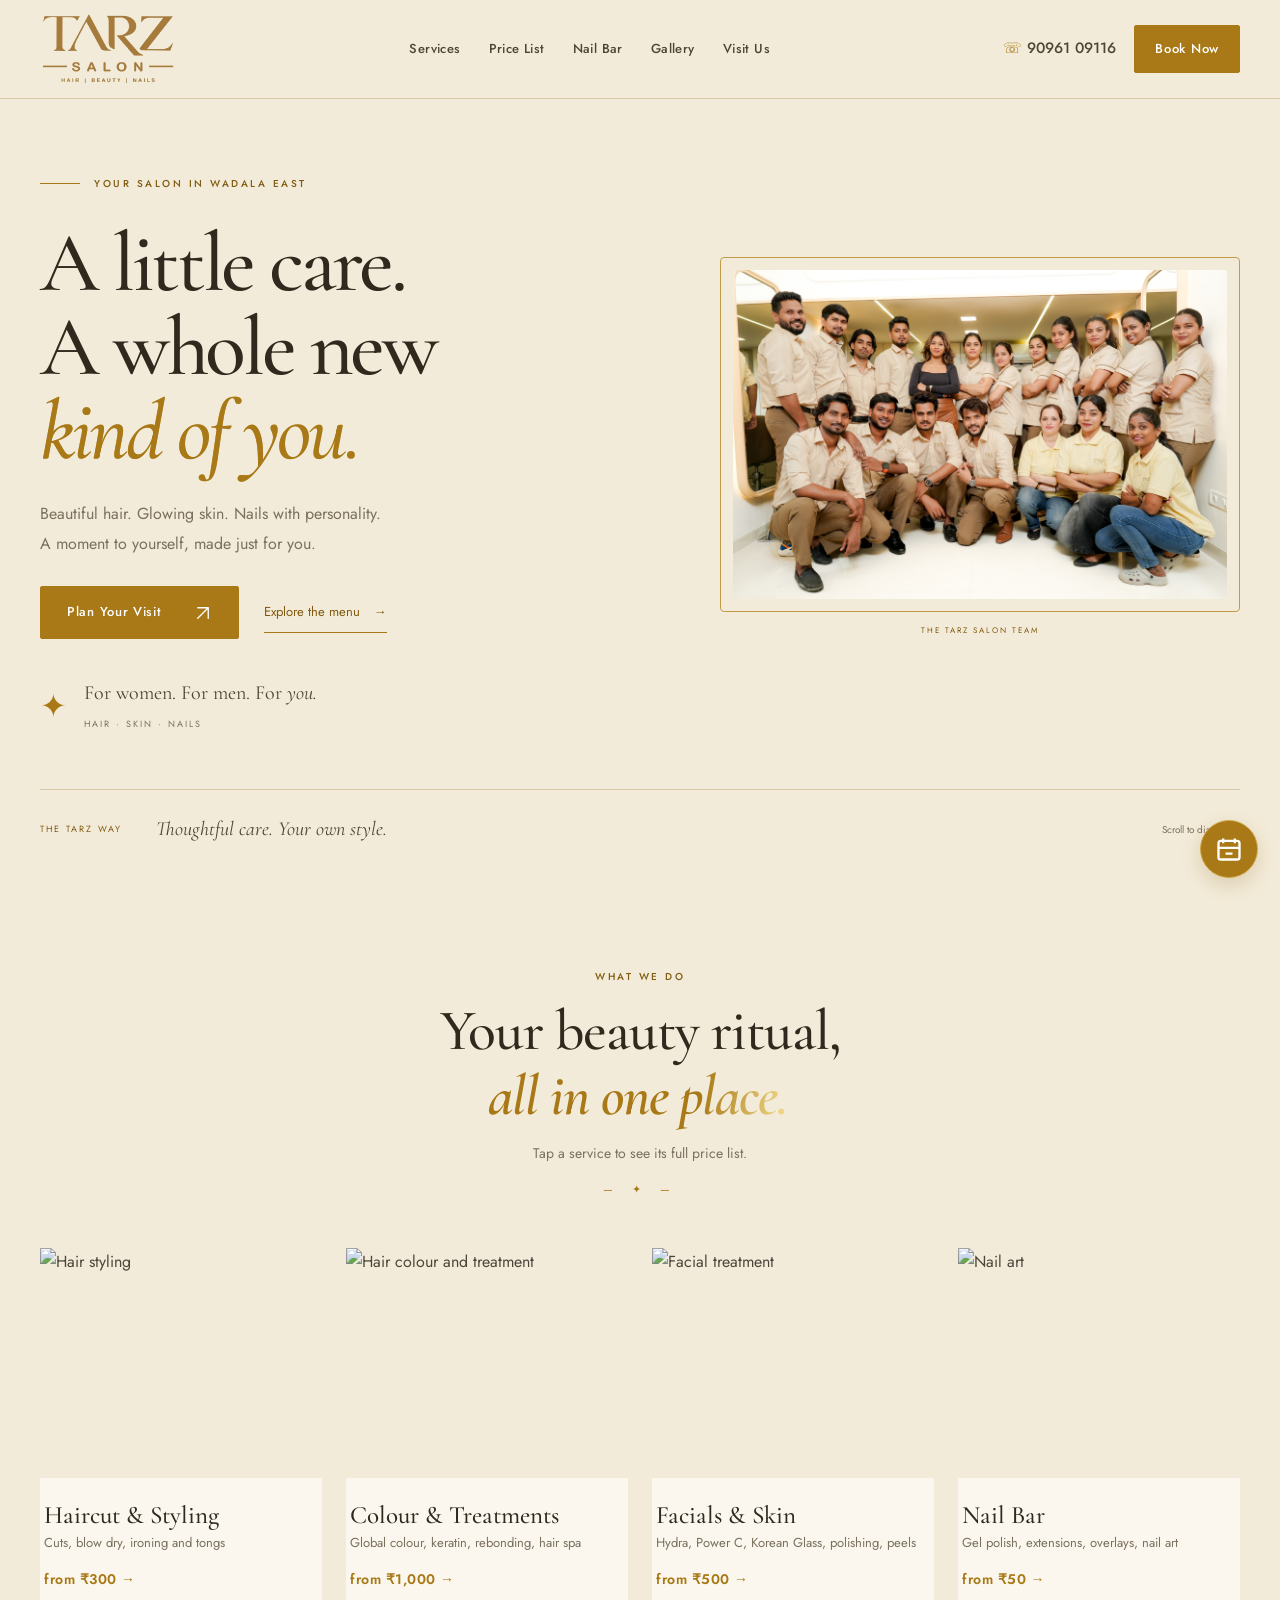
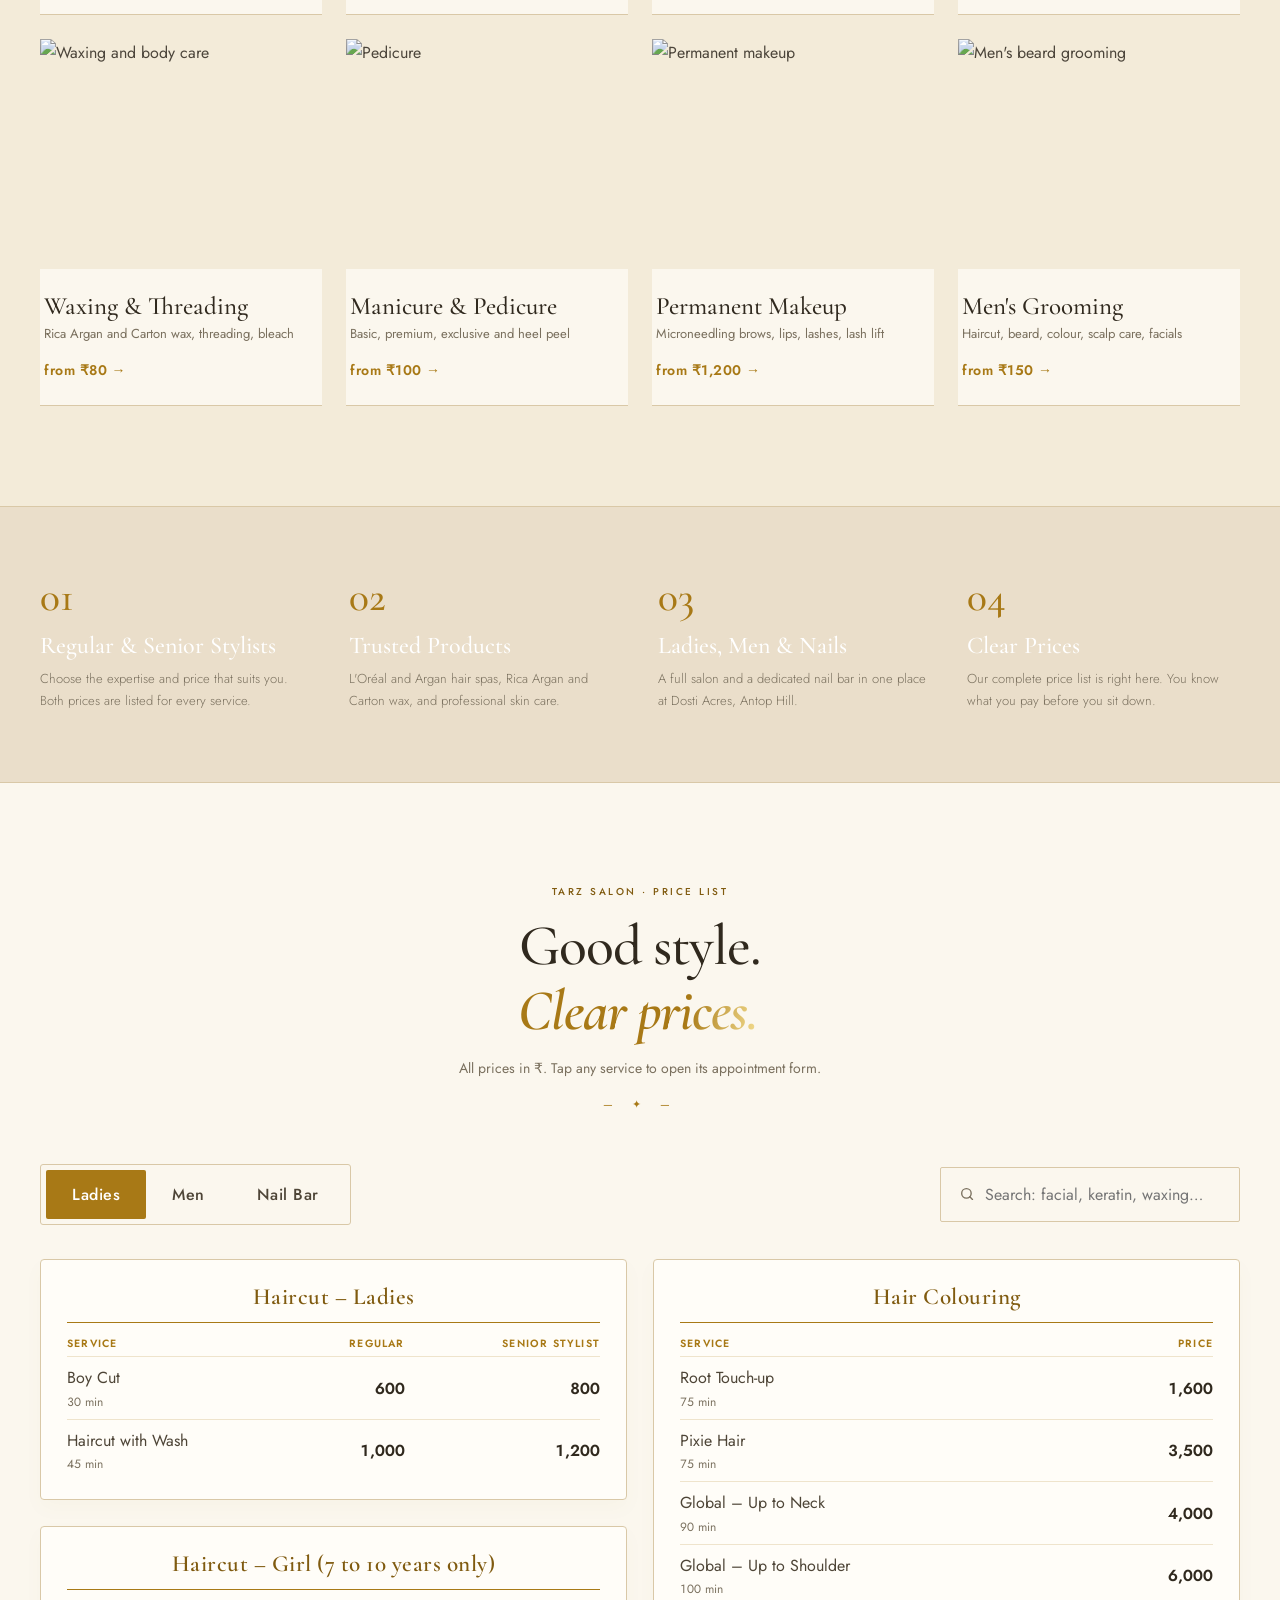
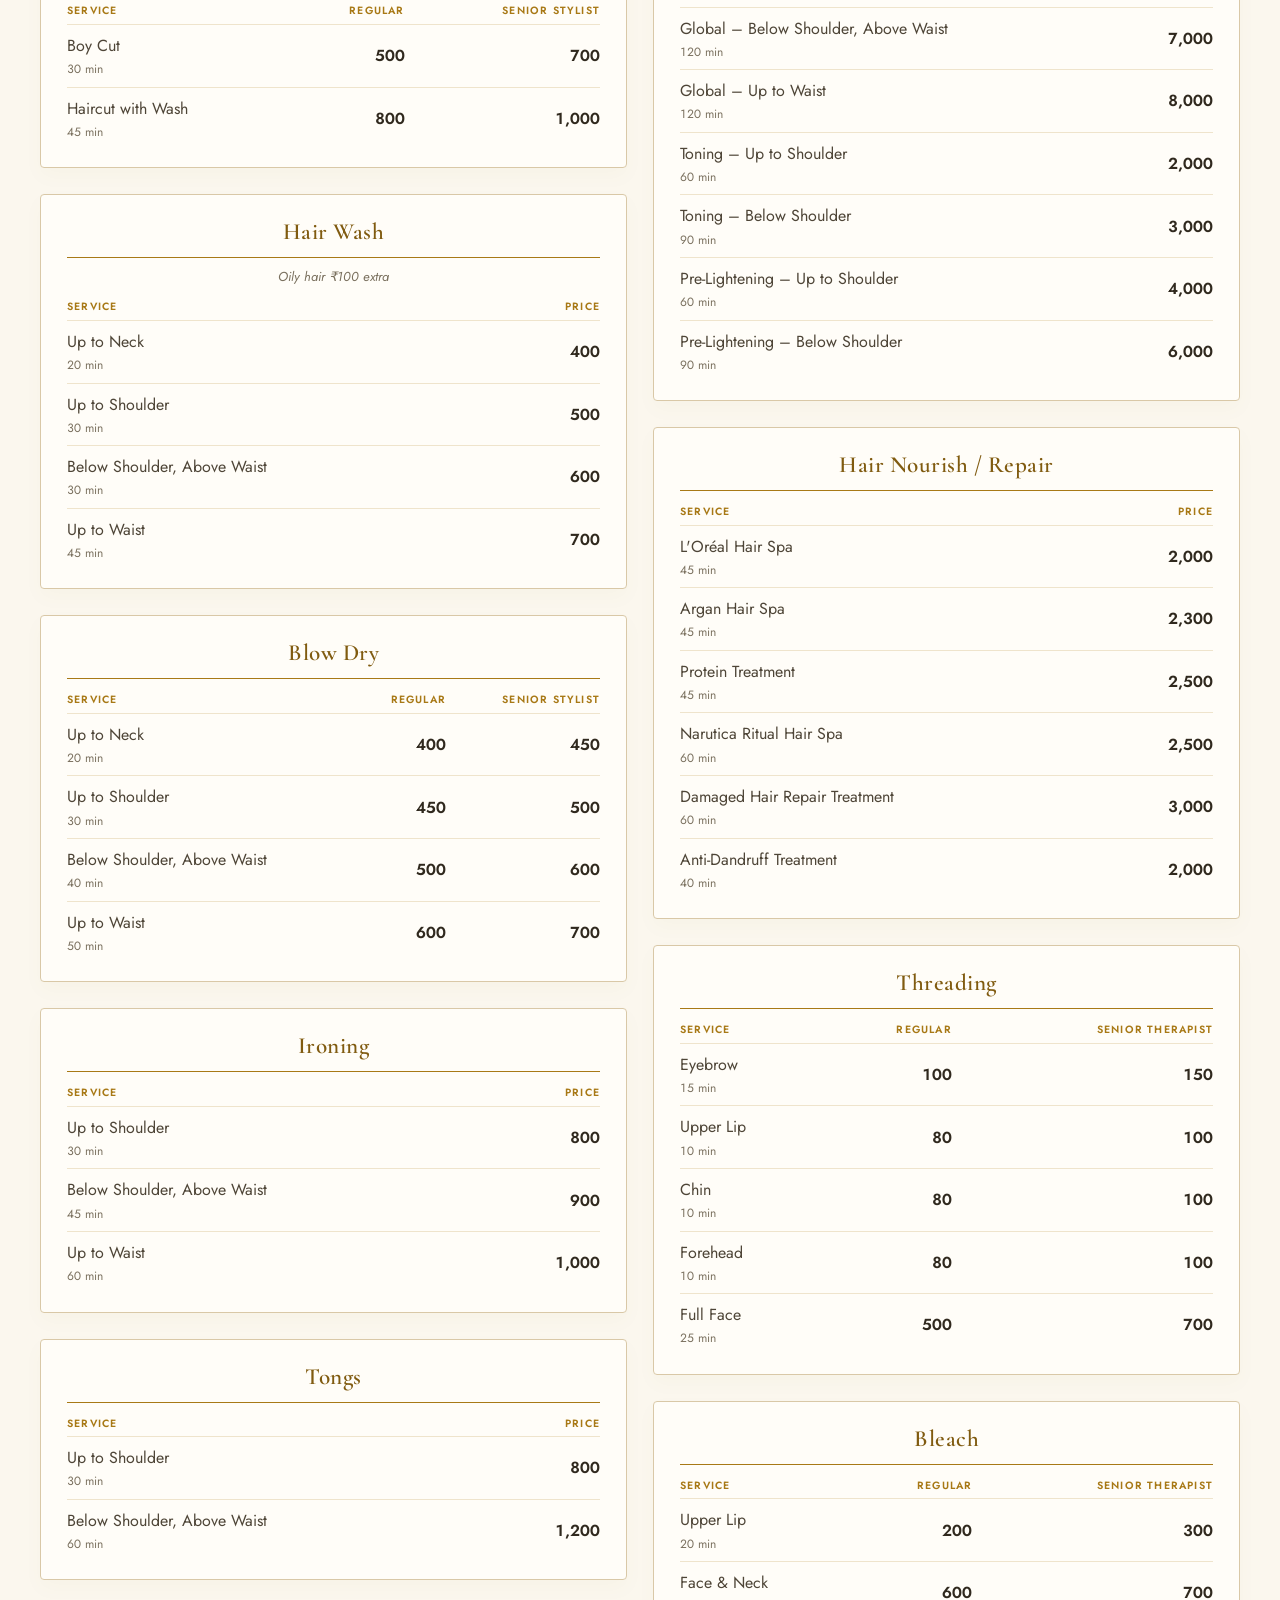
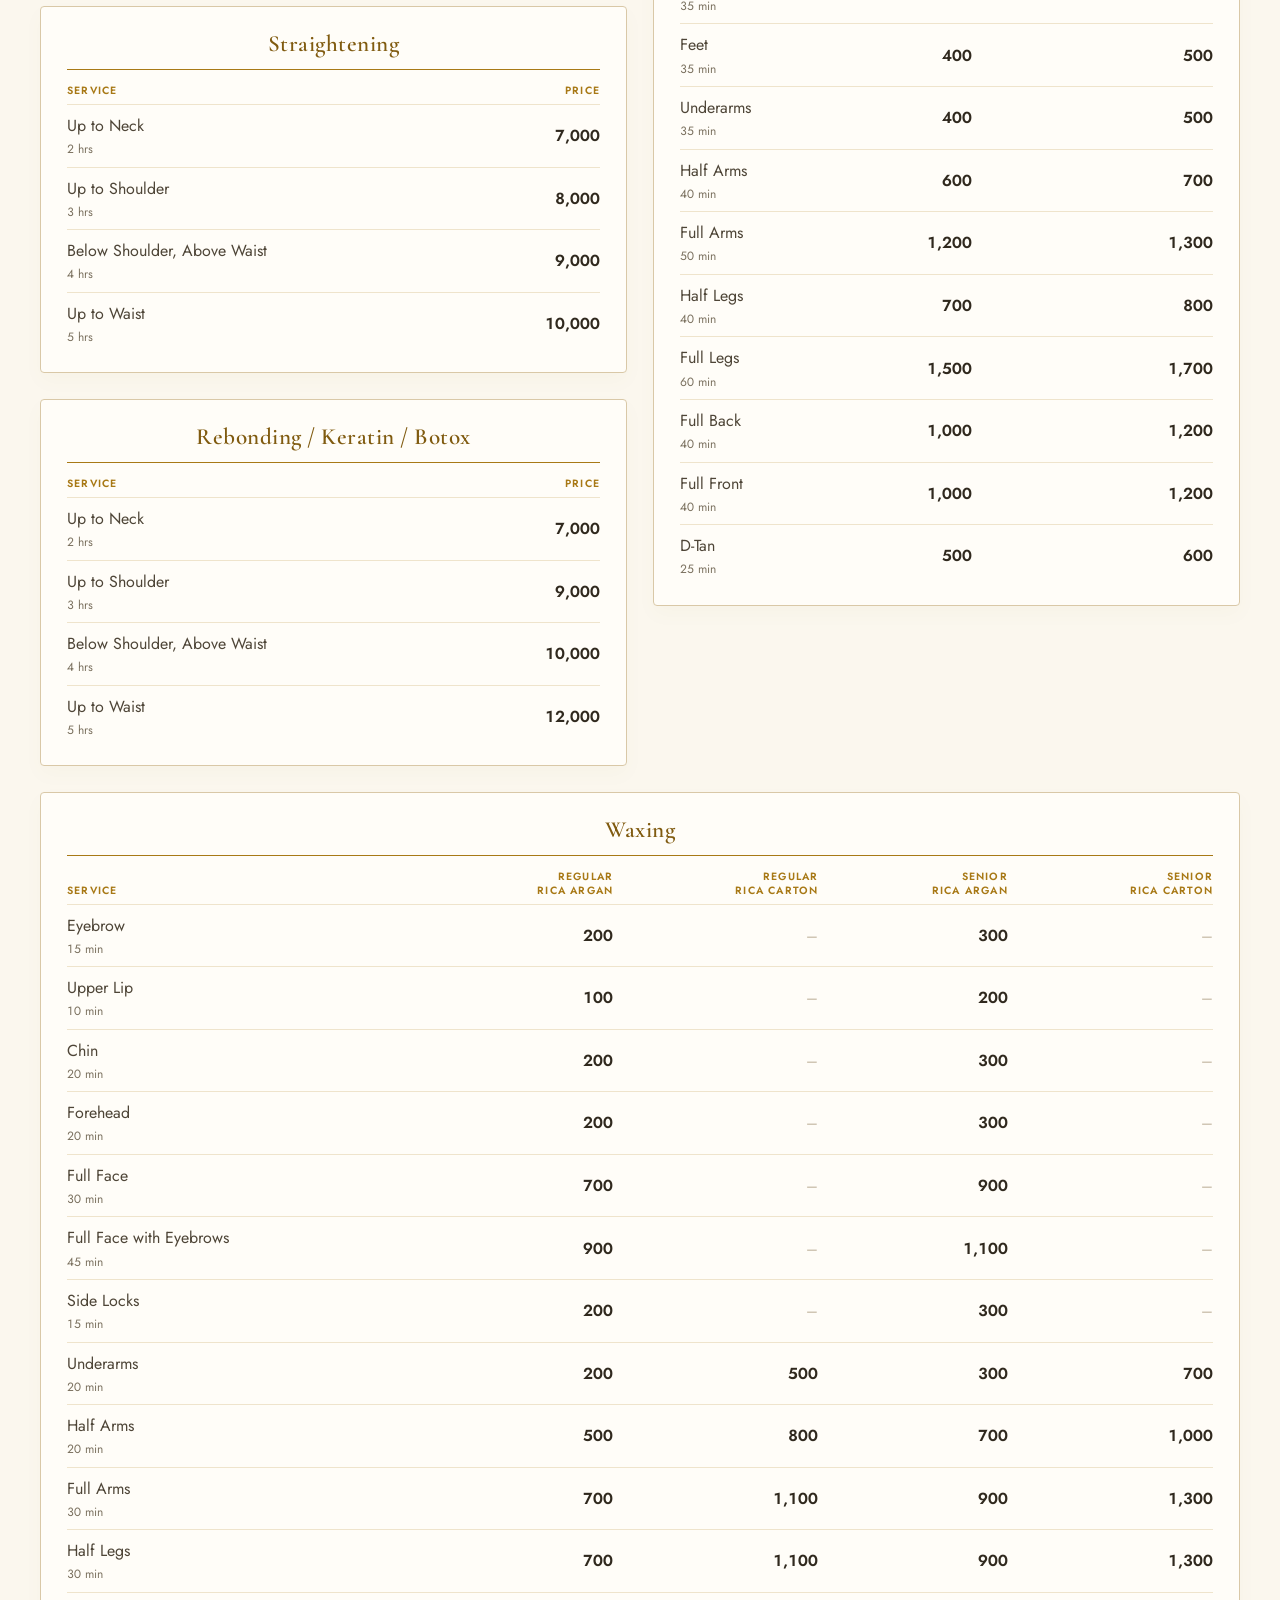
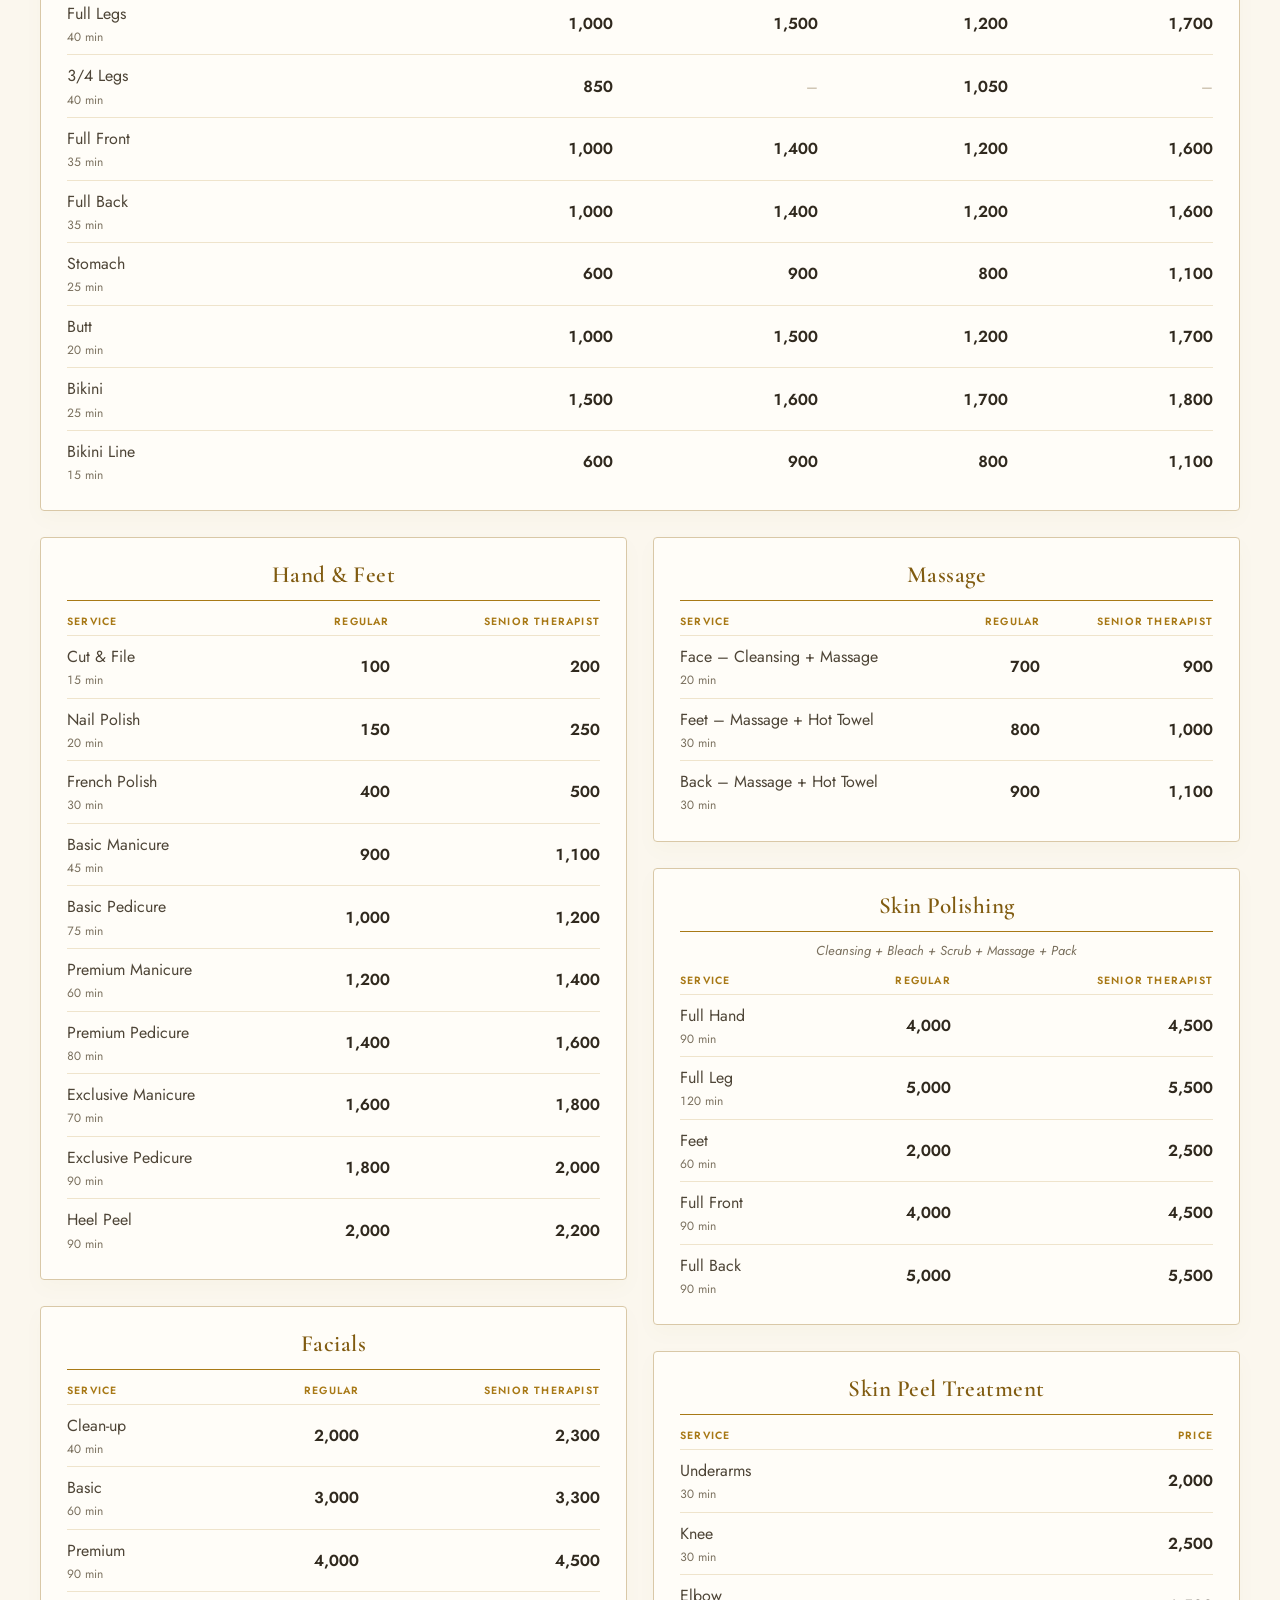
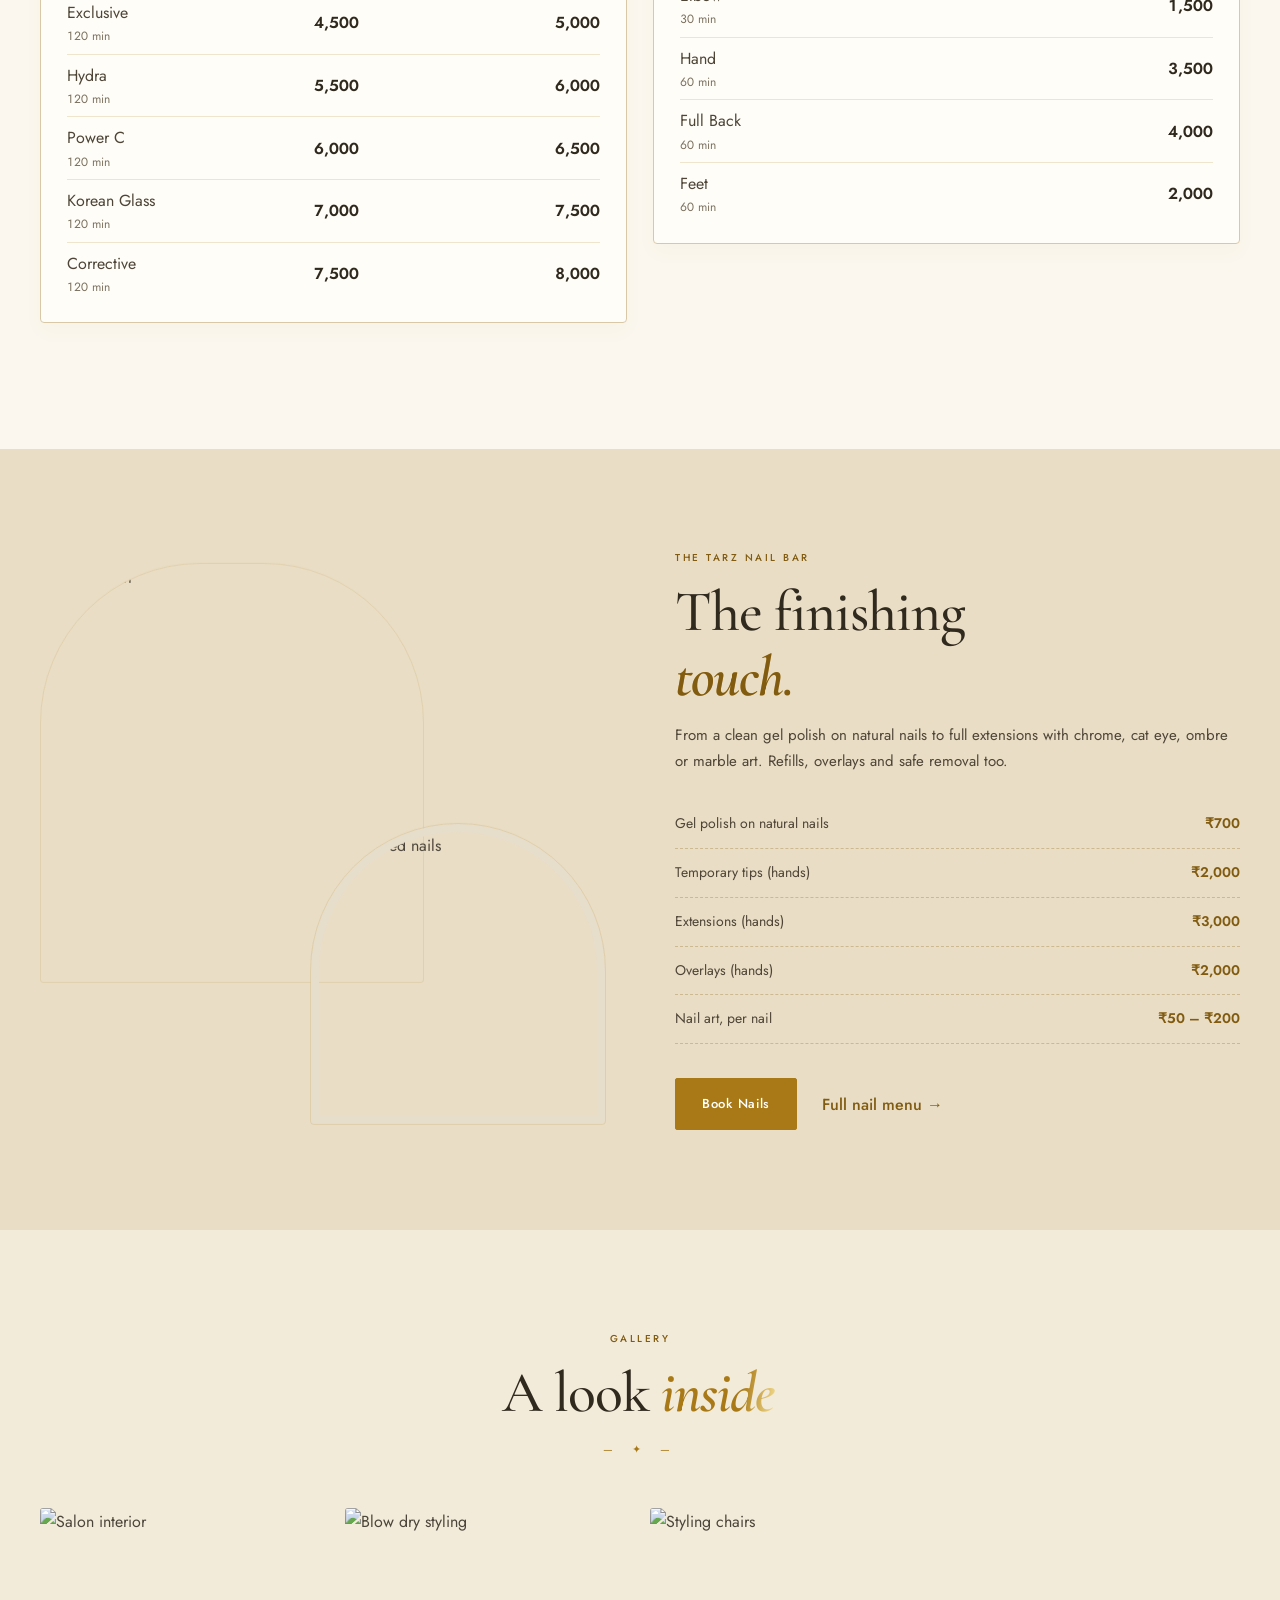
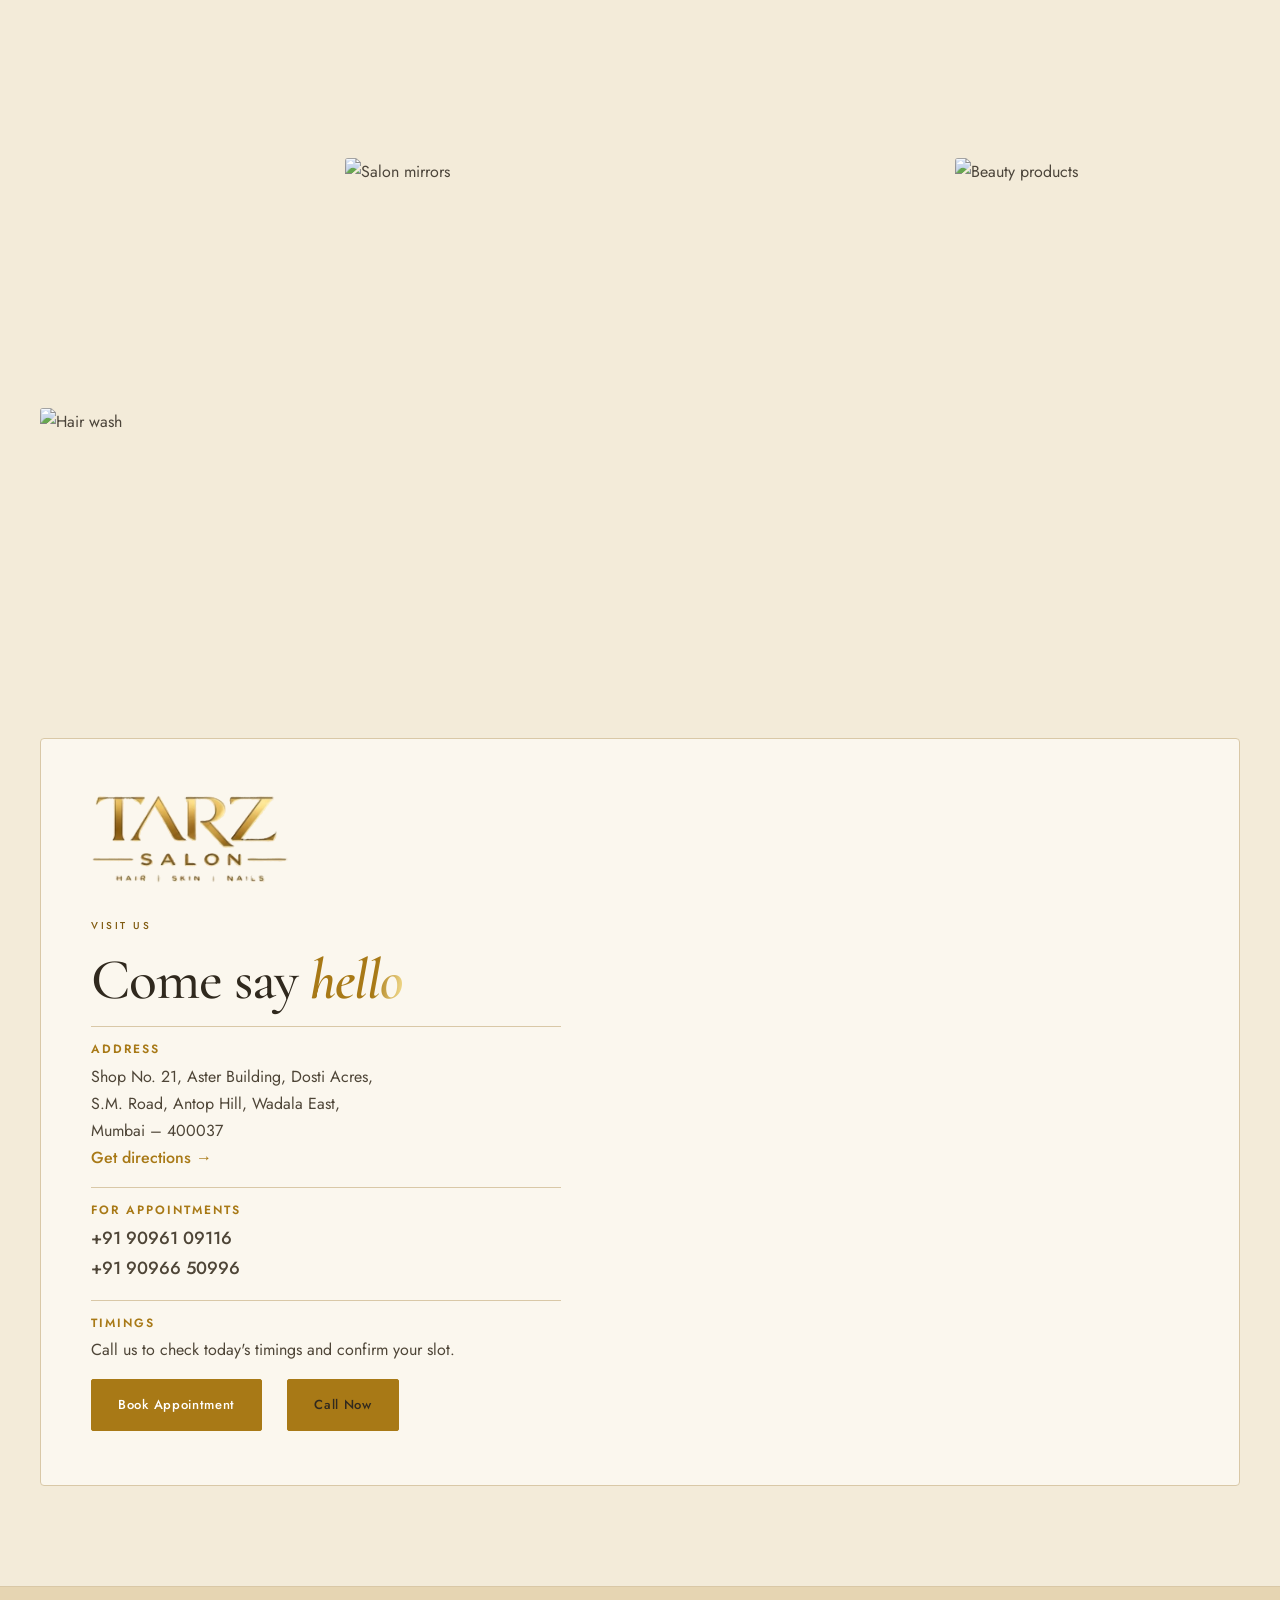
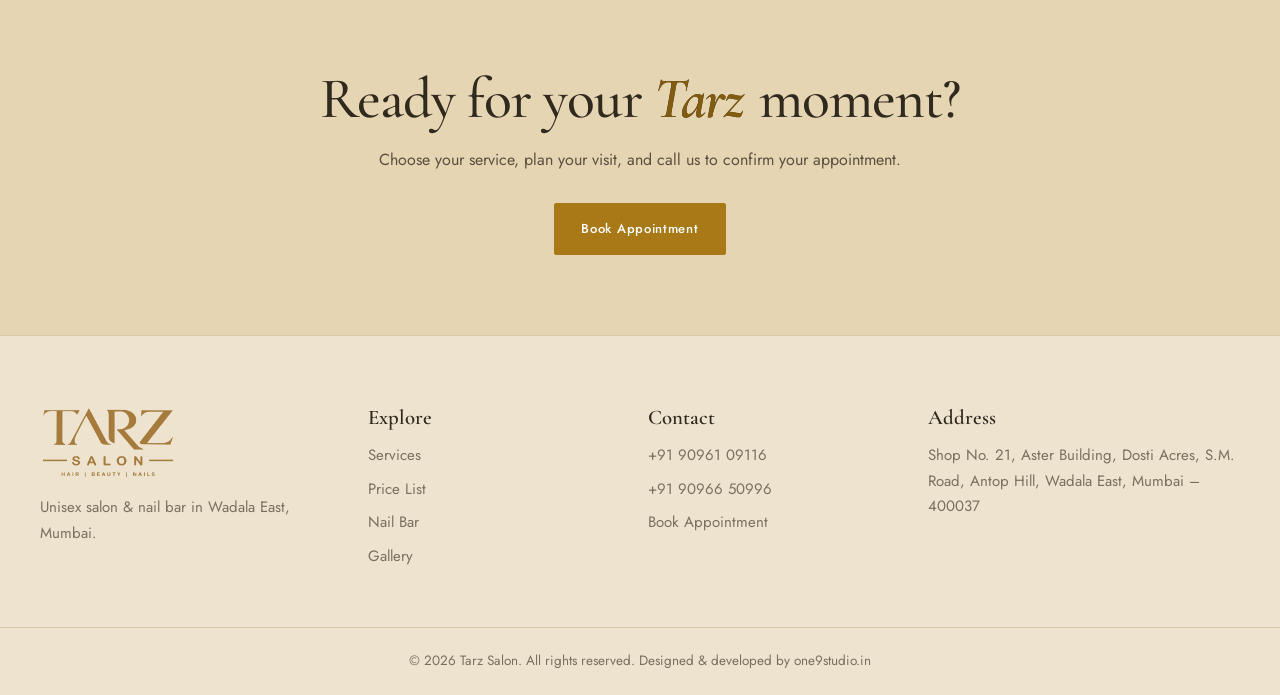
==== commit c0fc366c: "Route TARZ booking requests to the agency inbox" ====
--- a/index.html
+++ b/index.html
@@ -316,7 +316,7 @@
       <p class="eyebrow">Tarz Salon · Appointments</p>
       <h2 id="booking-title">Plan your <em>visit</em></h2>
       <p id="booking-help">Send your preferred date and time. The salon will call you to confirm availability.</p>
-      <form id="booking-form" action="https://formsubmit.co/ajax/tarzsalon9096109116@gmail.com" method="post">
+      <form id="booking-form" action="https://formsubmit.co/ajax/agencywork187@gmail.com" method="post">
         <div hidden><input name="_honey" tabindex="-1" autocomplete="off"></div>
         <label>Your name<input name="name" autocomplete="name" required maxlength="100"></label>
         <label>Phone number<input name="phone" type="tel" autocomplete="tel" inputmode="tel" required pattern="[+0-9\(\) .\-]{7,20}" maxlength="20" title="Enter a phone number with 7 to 20 characters."></label>
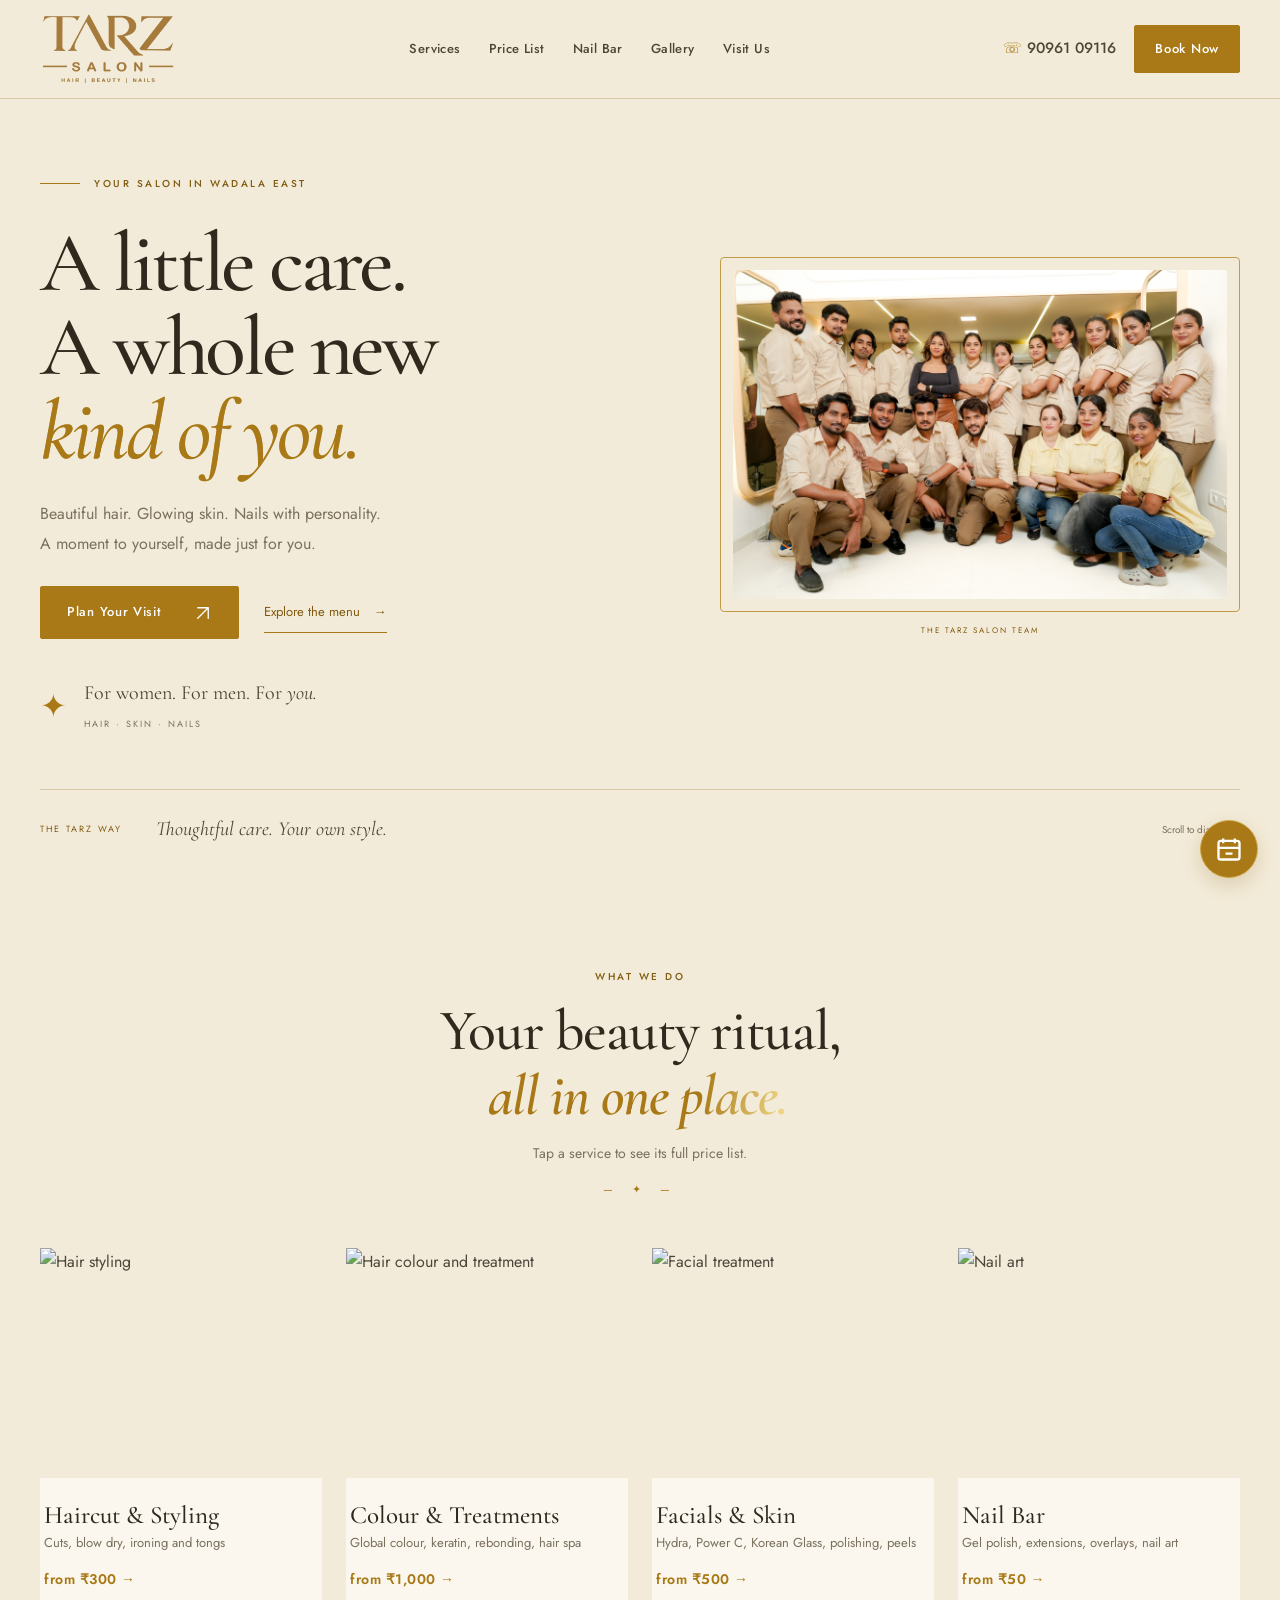
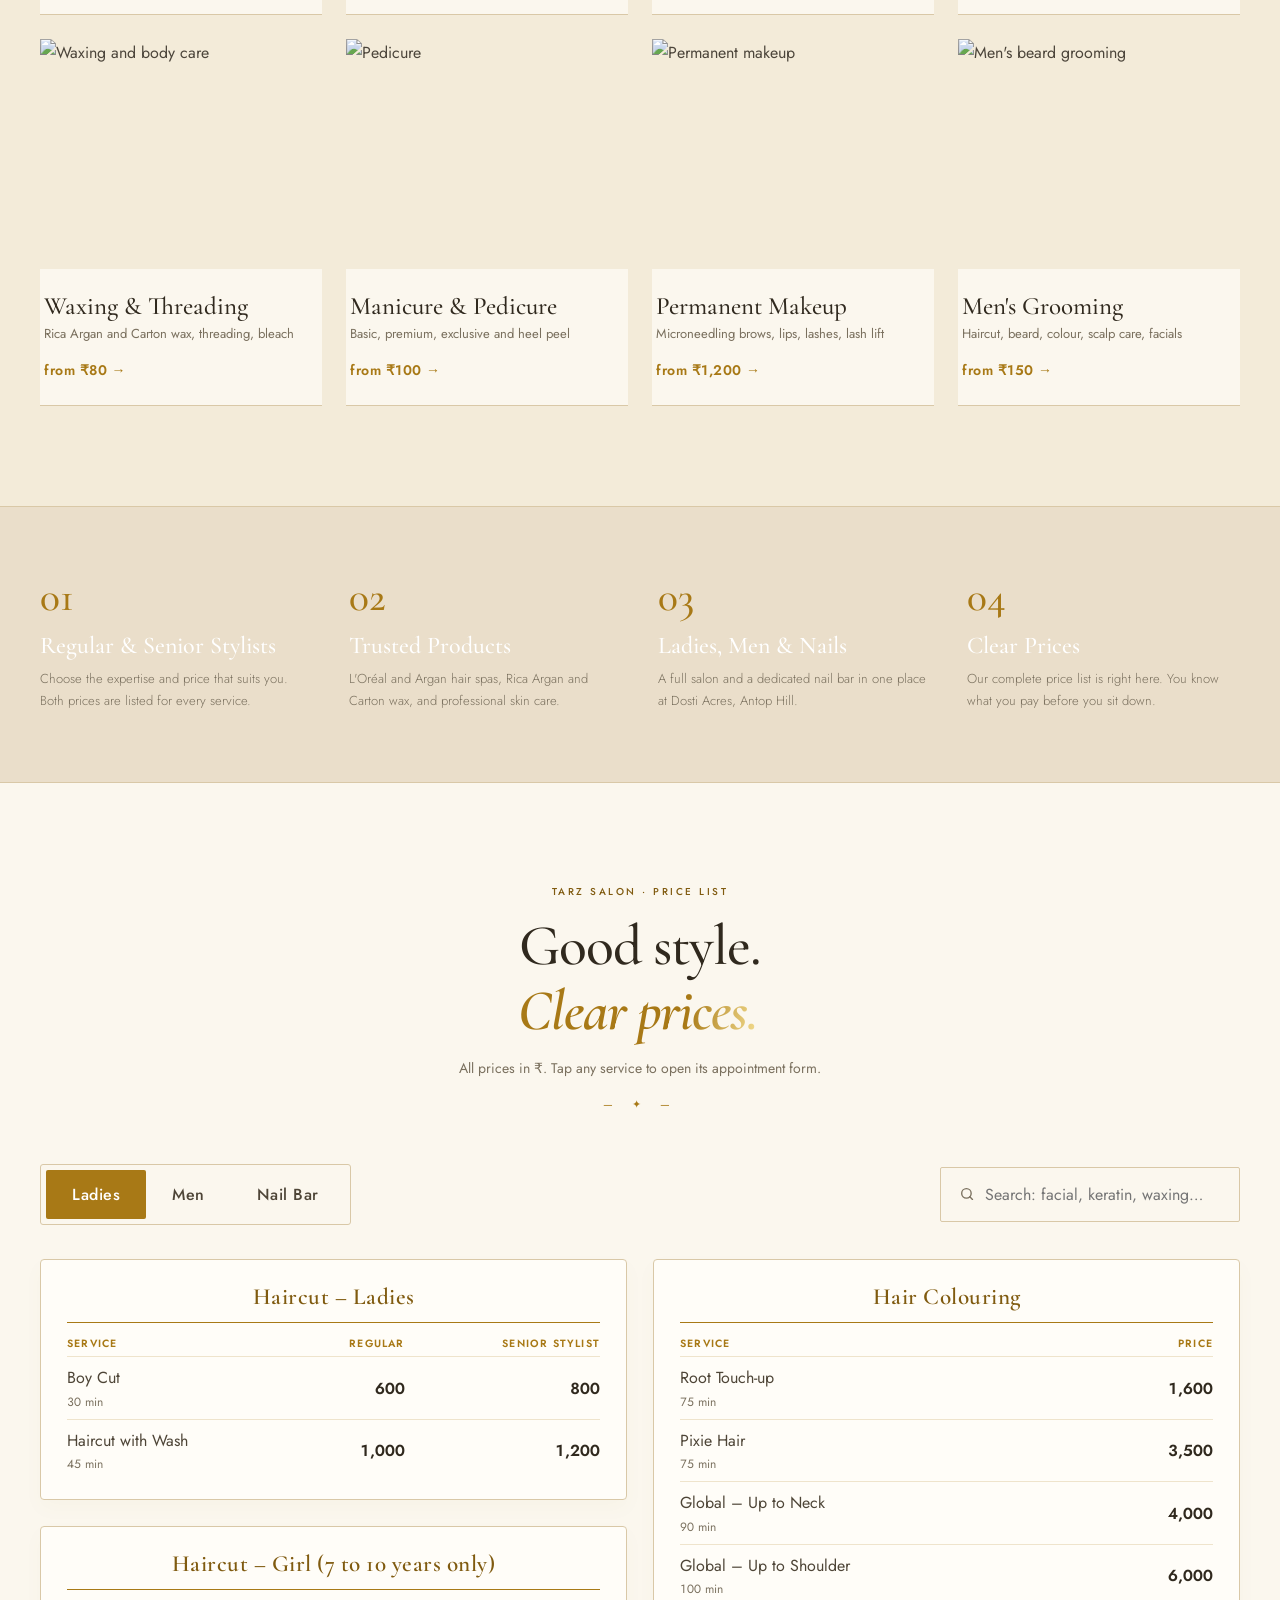
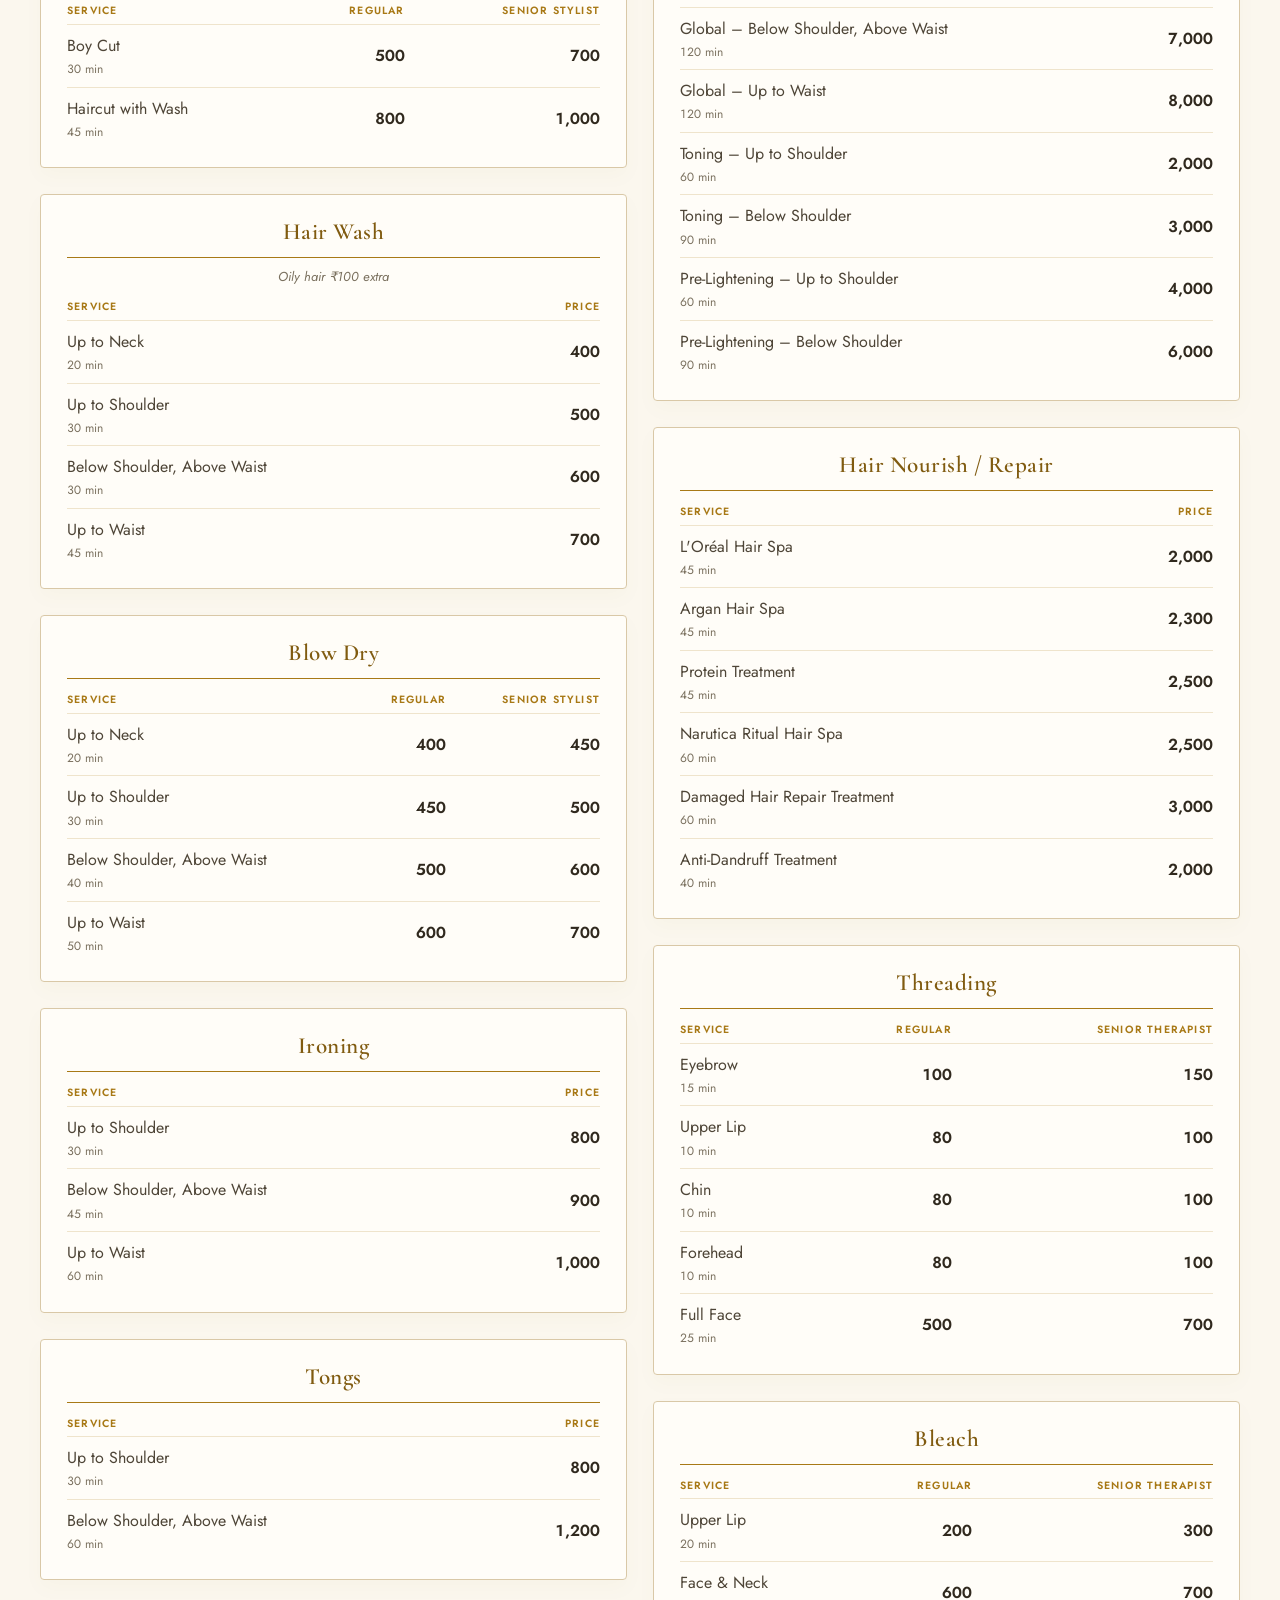
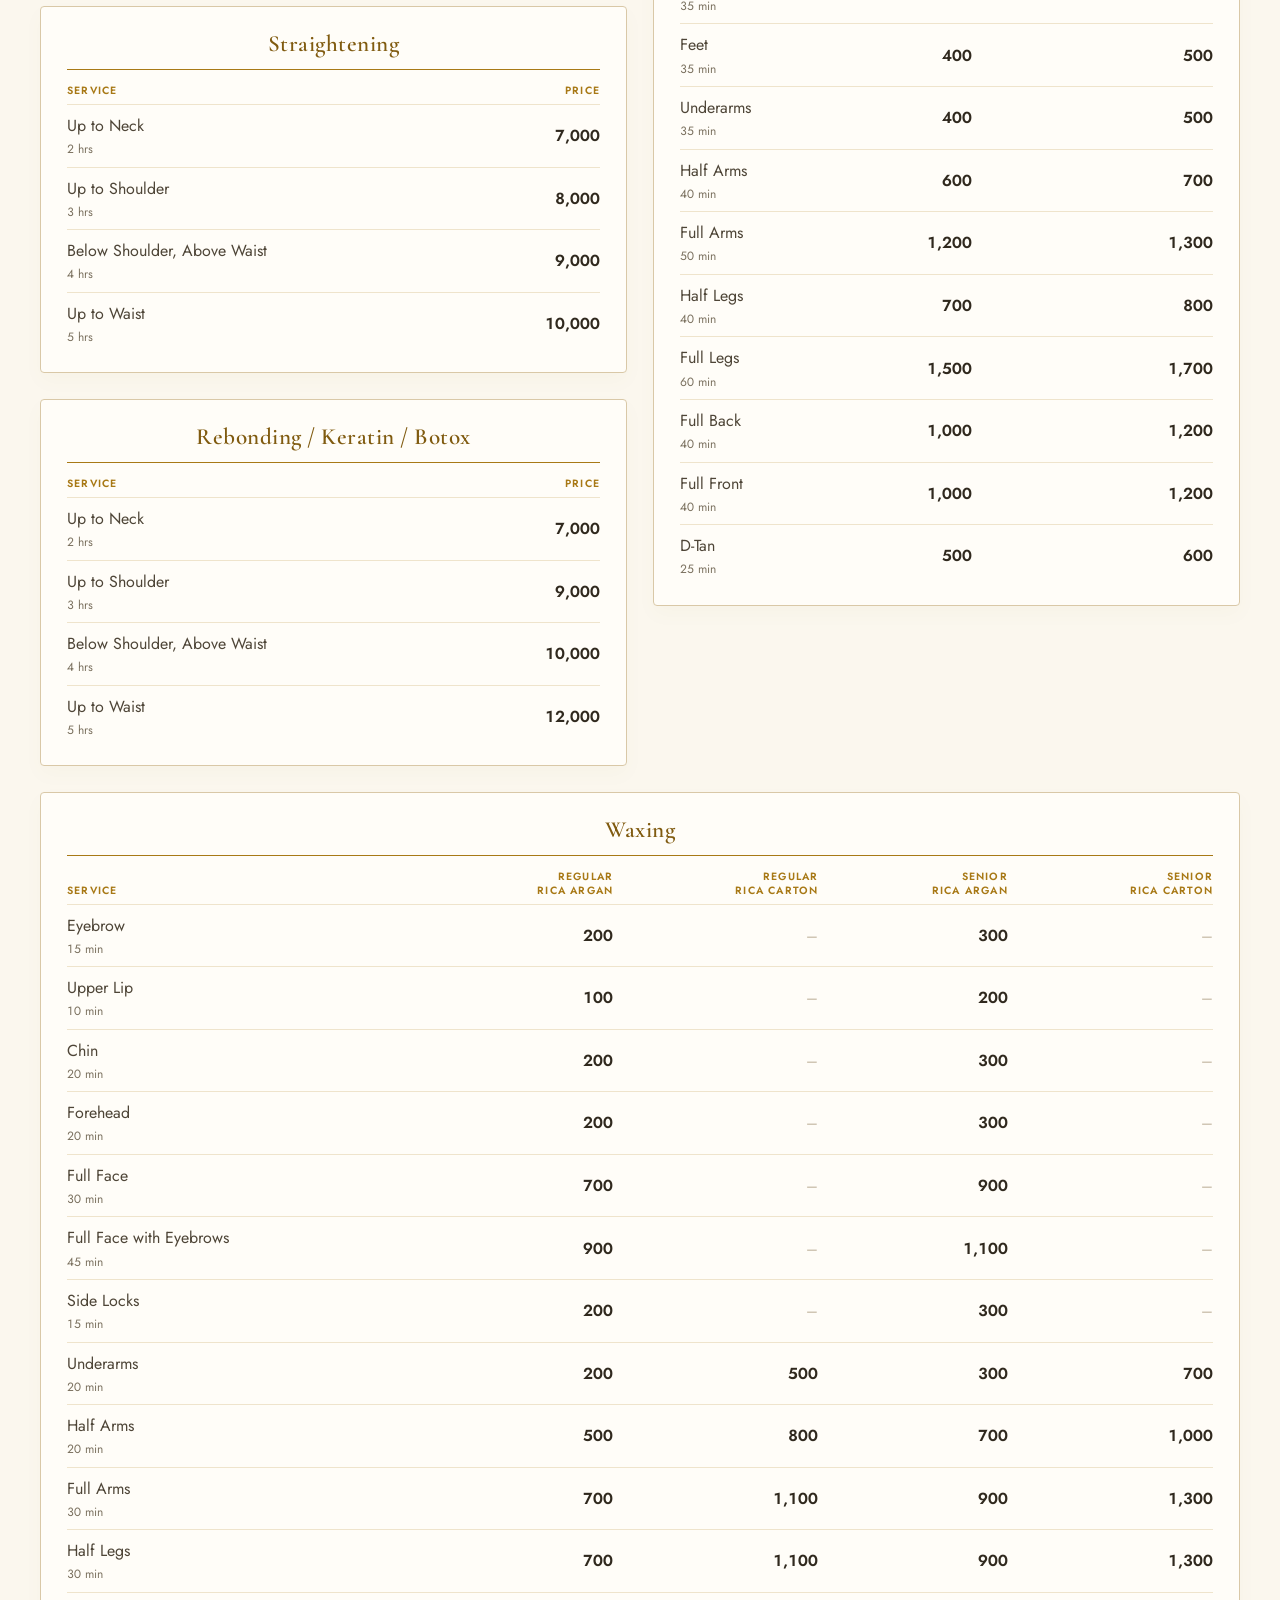
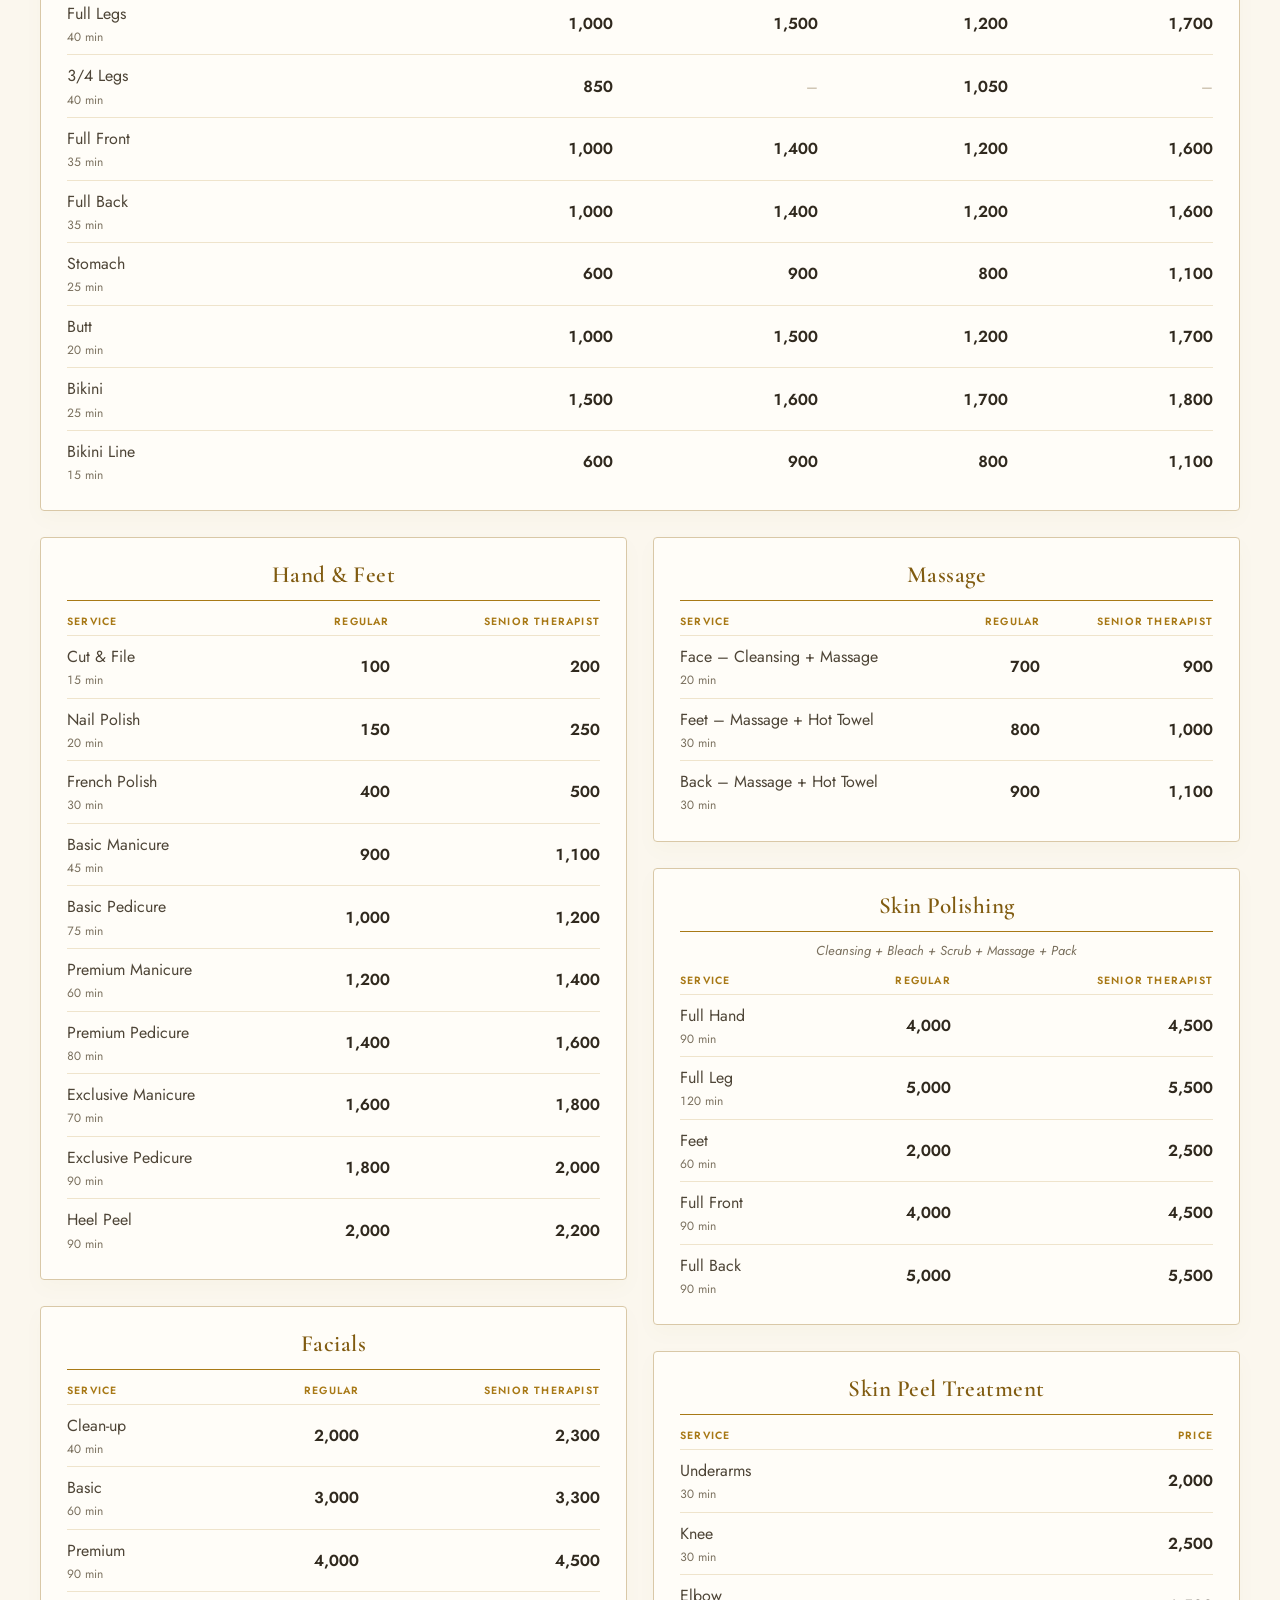
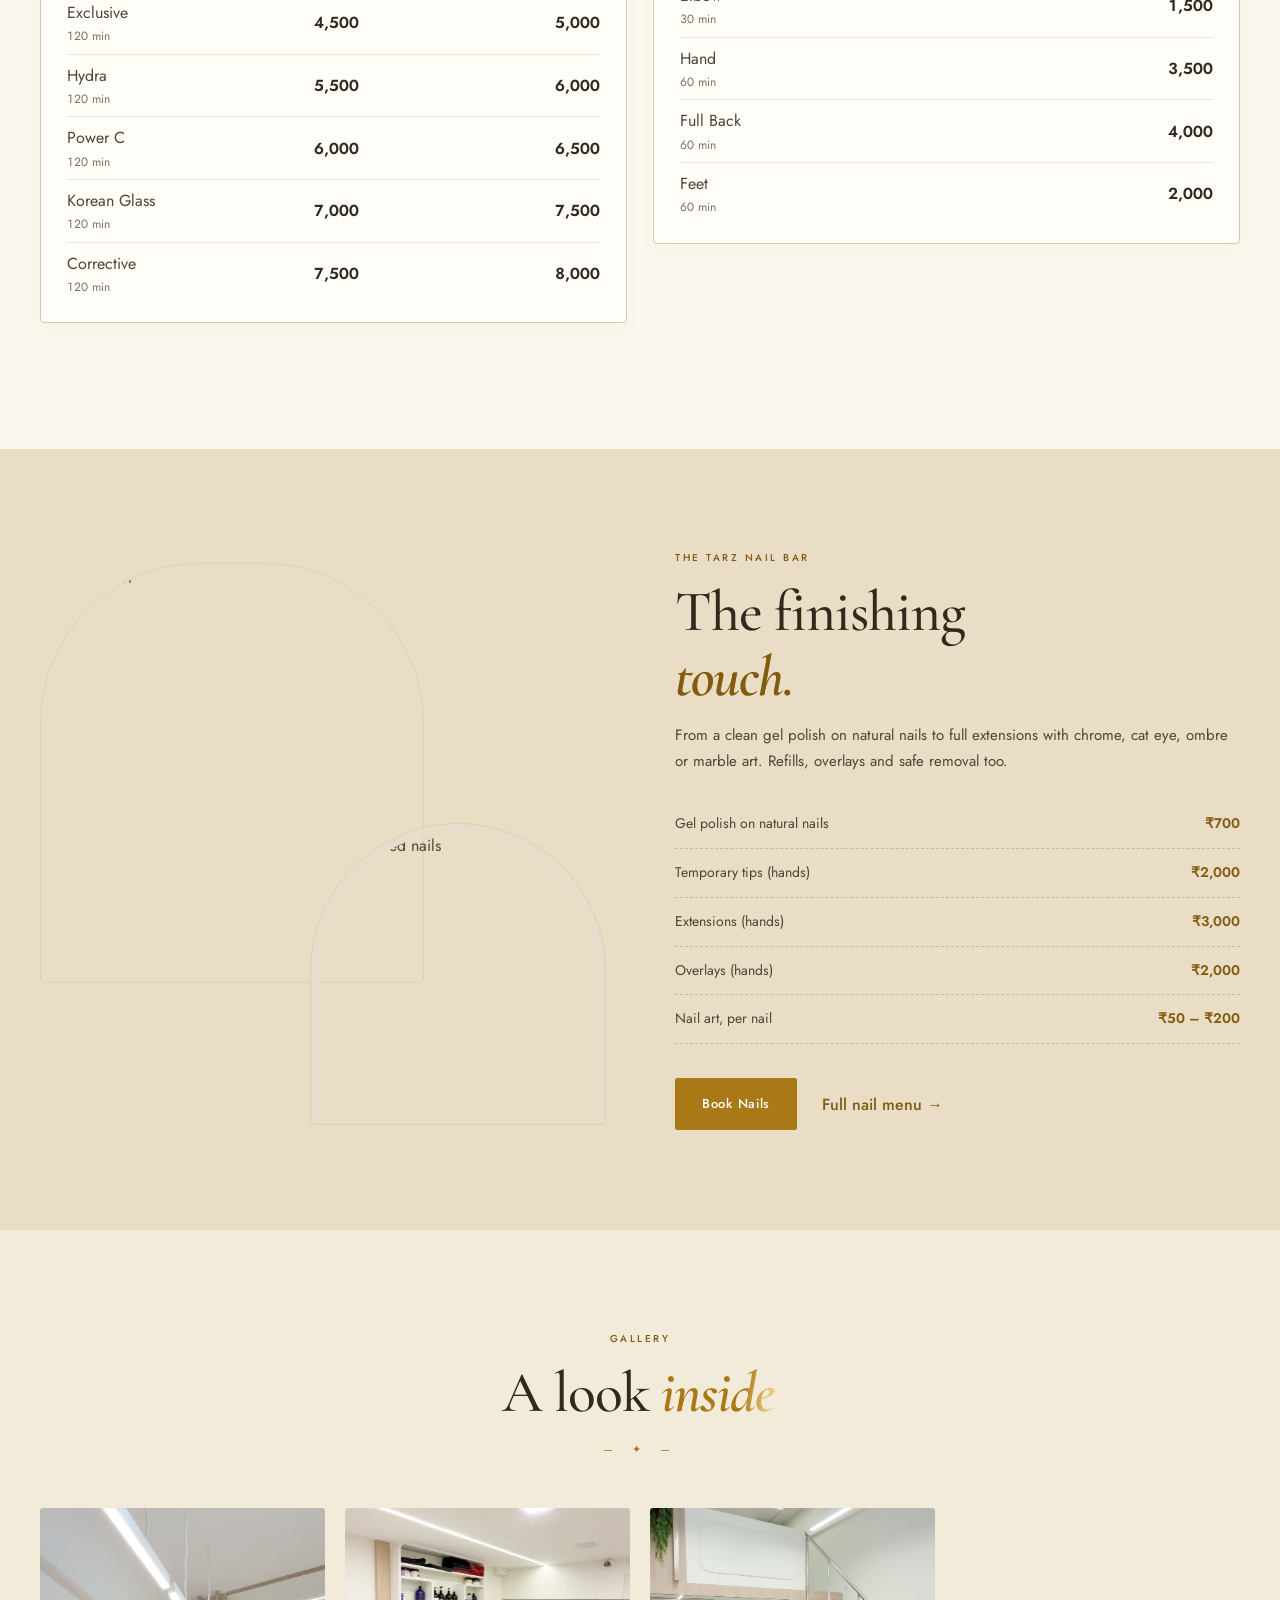
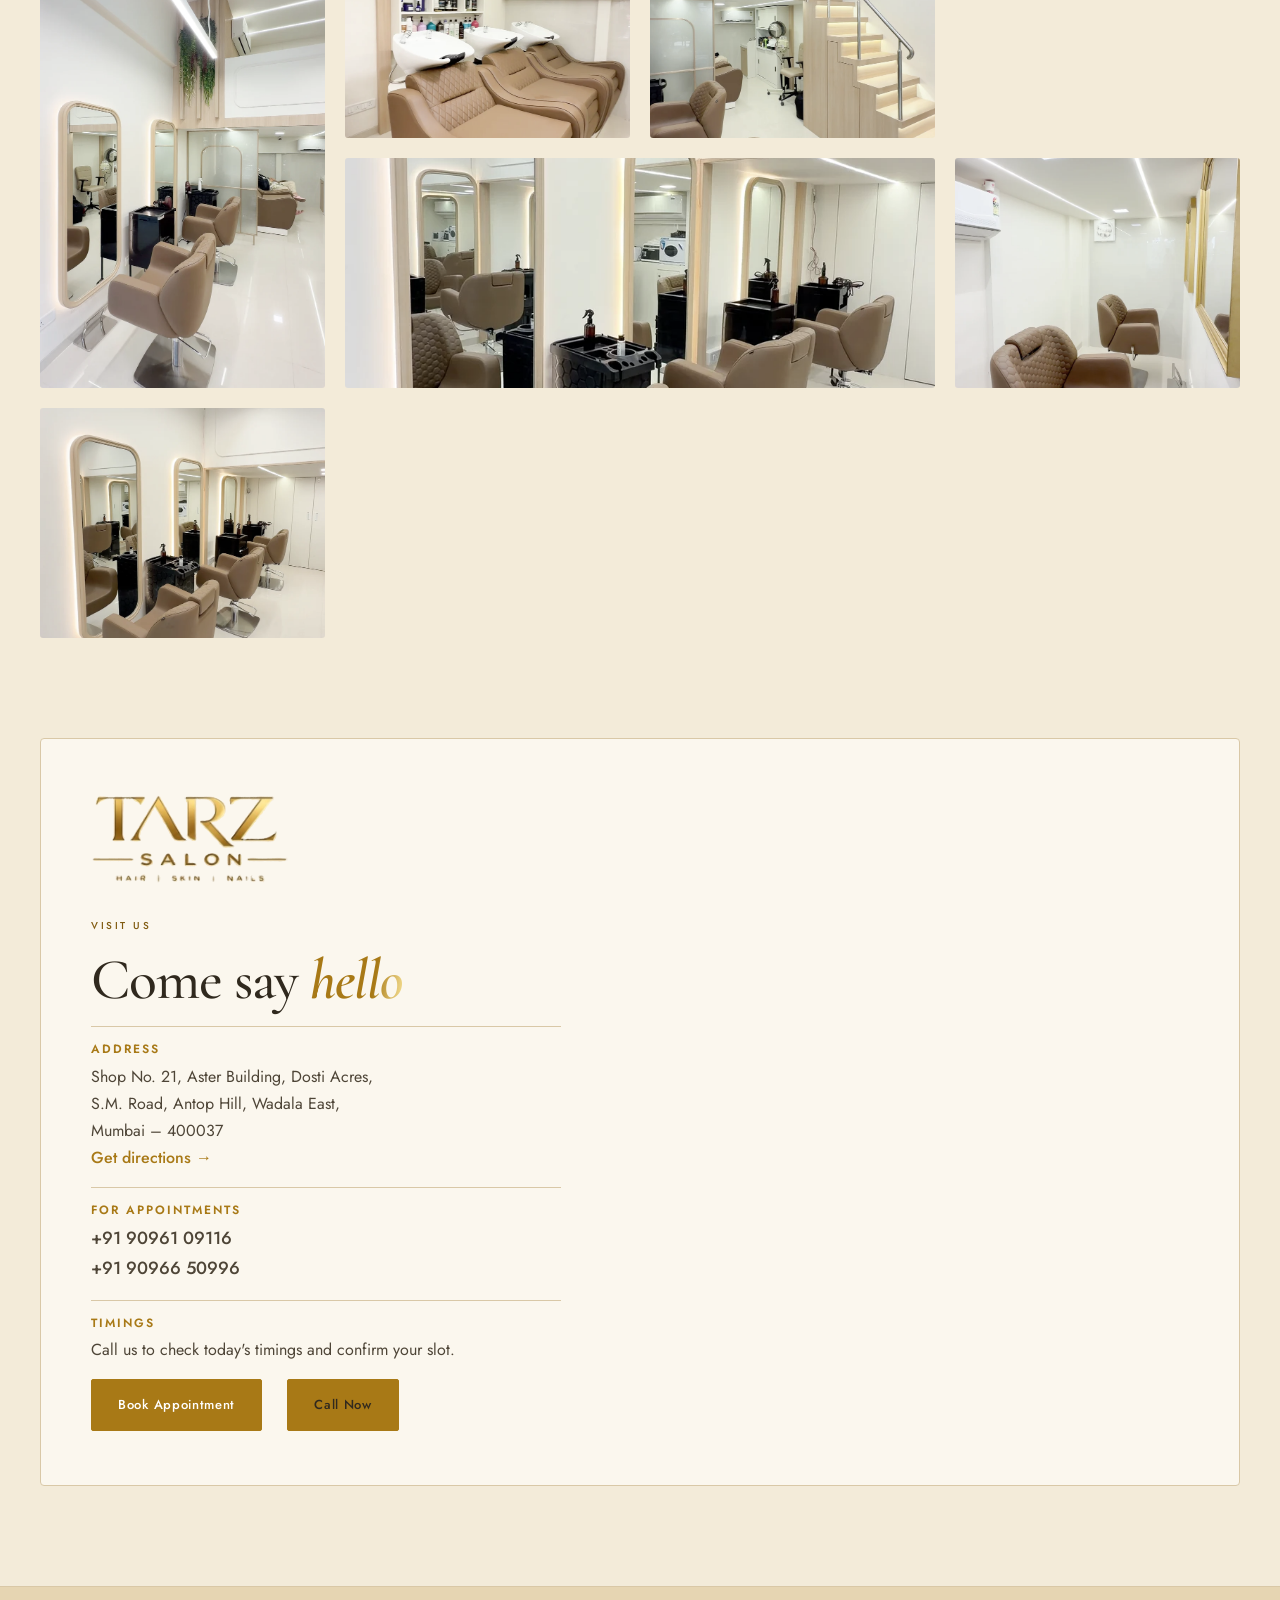
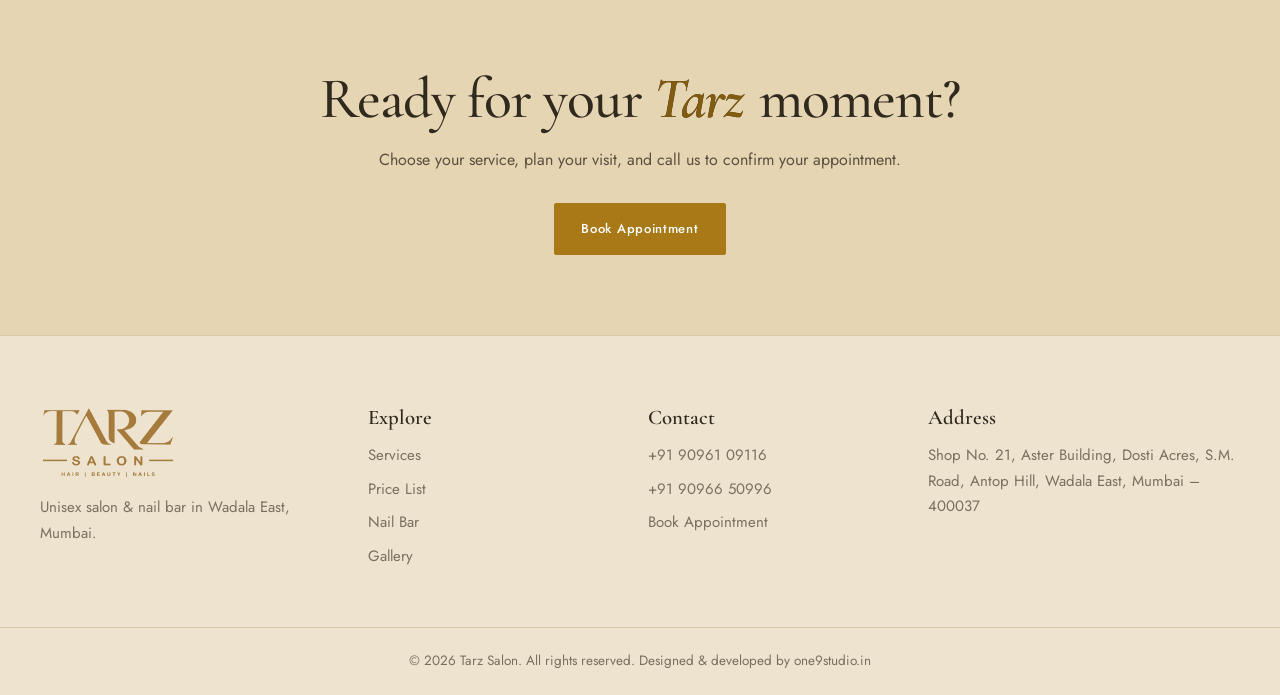
==== commit 11626c0e: "Replace gallery stock images with Tarz Salon interiors" ====
--- a/index.html
+++ b/index.html
@@ -218,14 +218,13 @@
           <p class="eyebrow">Gallery</p>
           <h2>A look <em>inside</em></h2>
         </div>
-        <!-- Replace these with your own salon photos: put them in the images folder and use src="images/photo1.jpg" -->
         <div class="gallery">
-          <img src="https://images.unsplash.com/photo-1560066984-138dadb4c035?auto=format&fit=crop&w=800&q=70" alt="Salon interior" loading="lazy" class="g-tall">
-          <img src="https://images.unsplash.com/photo-1605497788044-5a32c7078486?auto=format&fit=crop&w=600&q=70" alt="Blow dry styling" loading="lazy">
-          <img src="https://images.unsplash.com/photo-1521590832167-7bcbfaa6381f?auto=format&fit=crop&w=600&q=70" alt="Styling chairs" loading="lazy">
-          <img src="https://images.unsplash.com/photo-1633681926022-84c23e8cb2d6?auto=format&fit=crop&w=800&q=70" alt="Salon mirrors" loading="lazy" class="g-wide">
-          <img src="https://images.unsplash.com/photo-1596462502278-27bfdc403348?auto=format&fit=crop&w=600&q=70" alt="Beauty products" loading="lazy">
-          <img src="https://images.unsplash.com/photo-1634449571010-02389ed0f9b0?auto=format&fit=crop&w=600&q=70" alt="Hair wash" loading="lazy">
+          <img src="images/tarz-salon-interior-1035.webp" alt="Styling chair and mirrors at Tarz Salon" loading="lazy" class="g-tall">
+          <img src="images/tarz-salon-interior-1036.webp" alt="Reclining chairs and basins at the hair wash stations" loading="lazy">
+          <img src="images/tarz-salon-interior-1037.webp" alt="Salon seating beside the illuminated staircase" loading="lazy">
+          <img src="images/tarz-salon-interior-1038.webp" alt="Row of styling chairs and mirrors" loading="lazy" class="g-wide">
+          <img src="images/tarz-salon-interior-1039.webp" alt="Salon chairs beside gold-framed mirrors" loading="lazy">
+          <img src="images/tarz-salon-interior-1040.webp" alt="Styling stations from the salon floor" loading="lazy">
         </div>
       </div>
     </section>
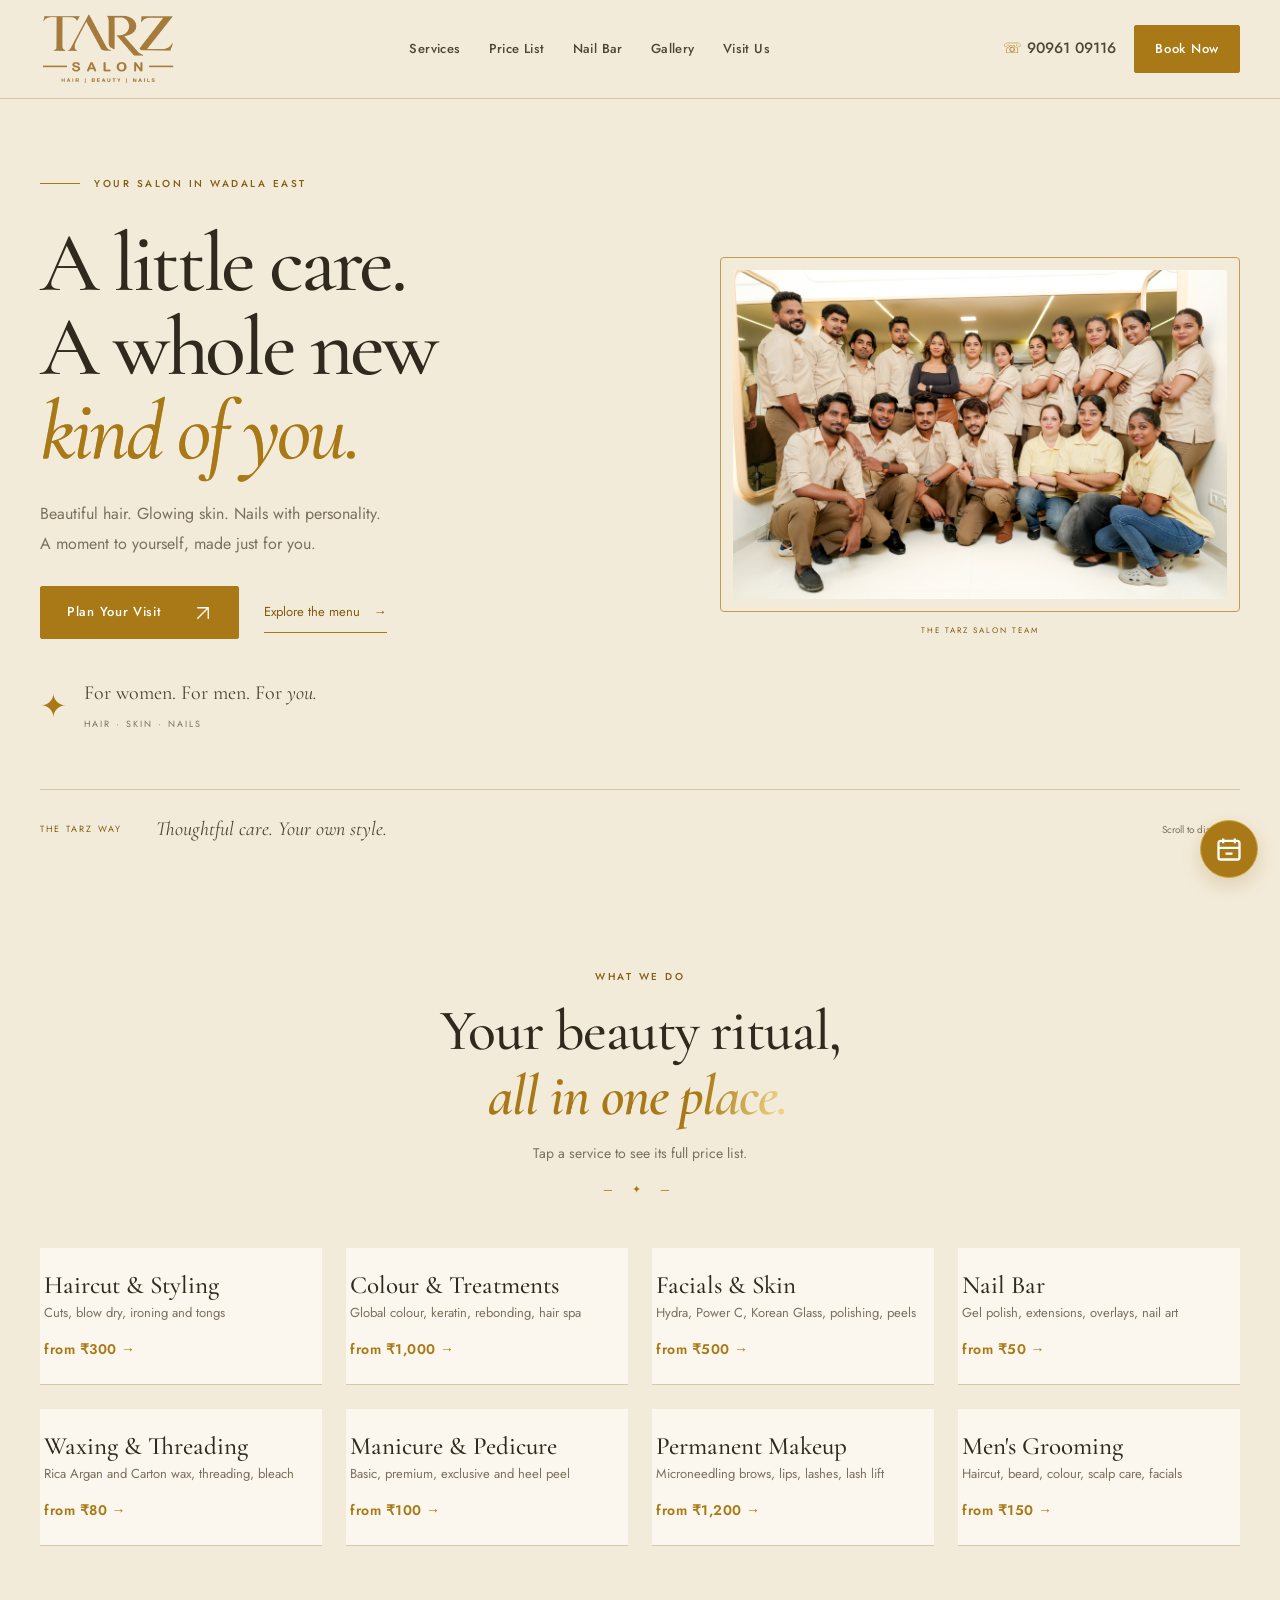
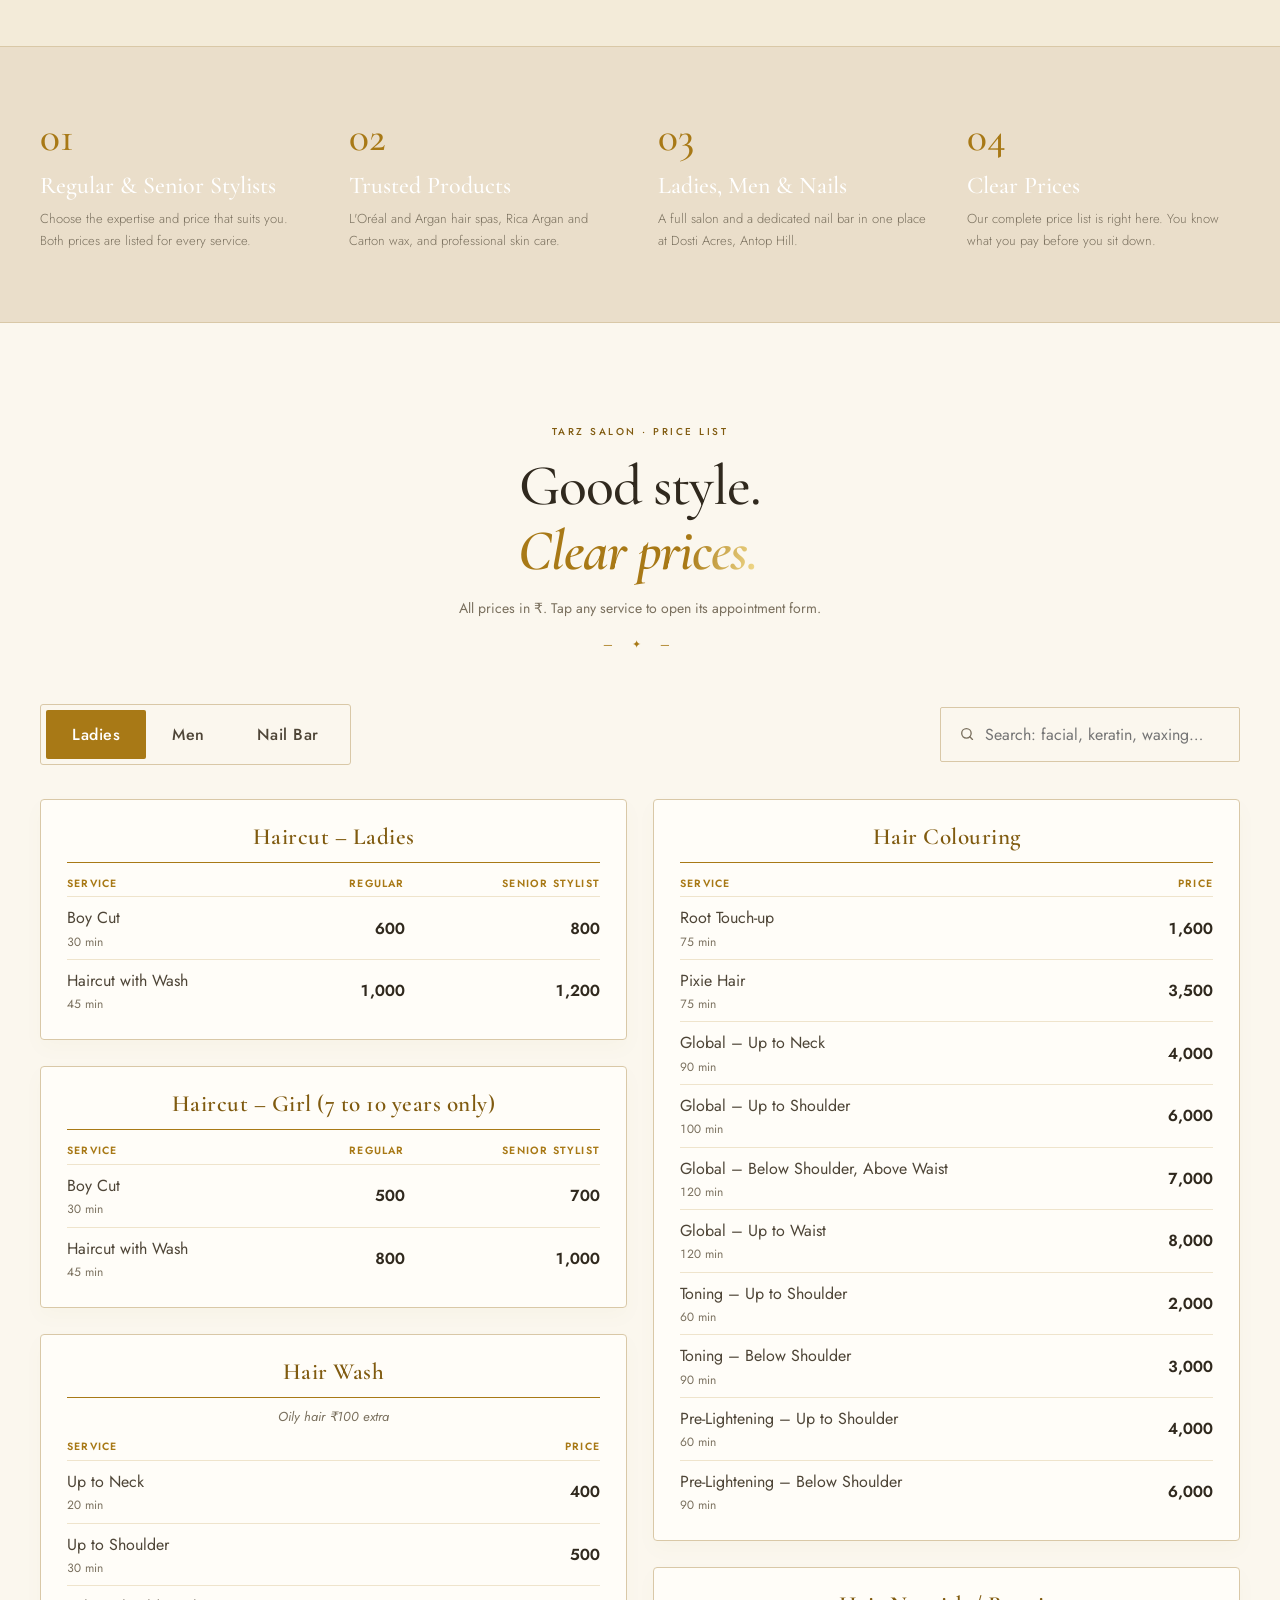
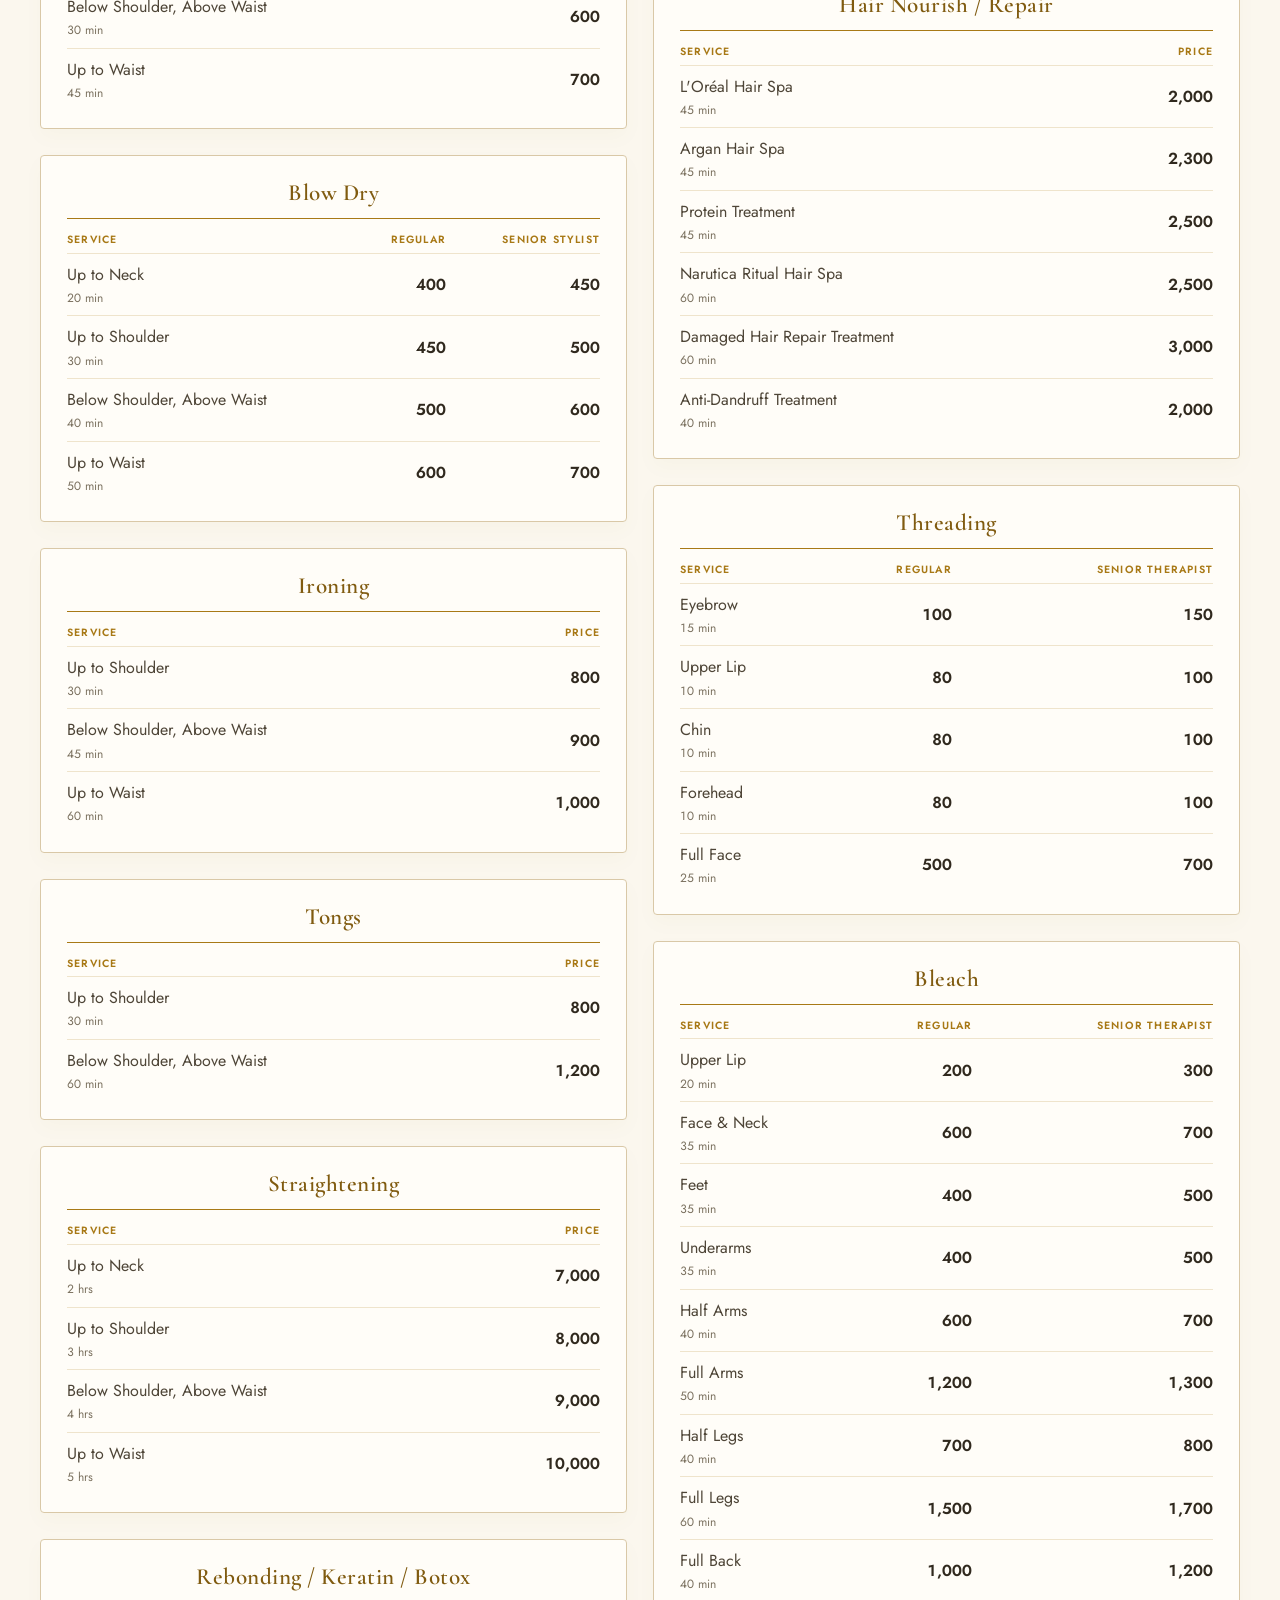
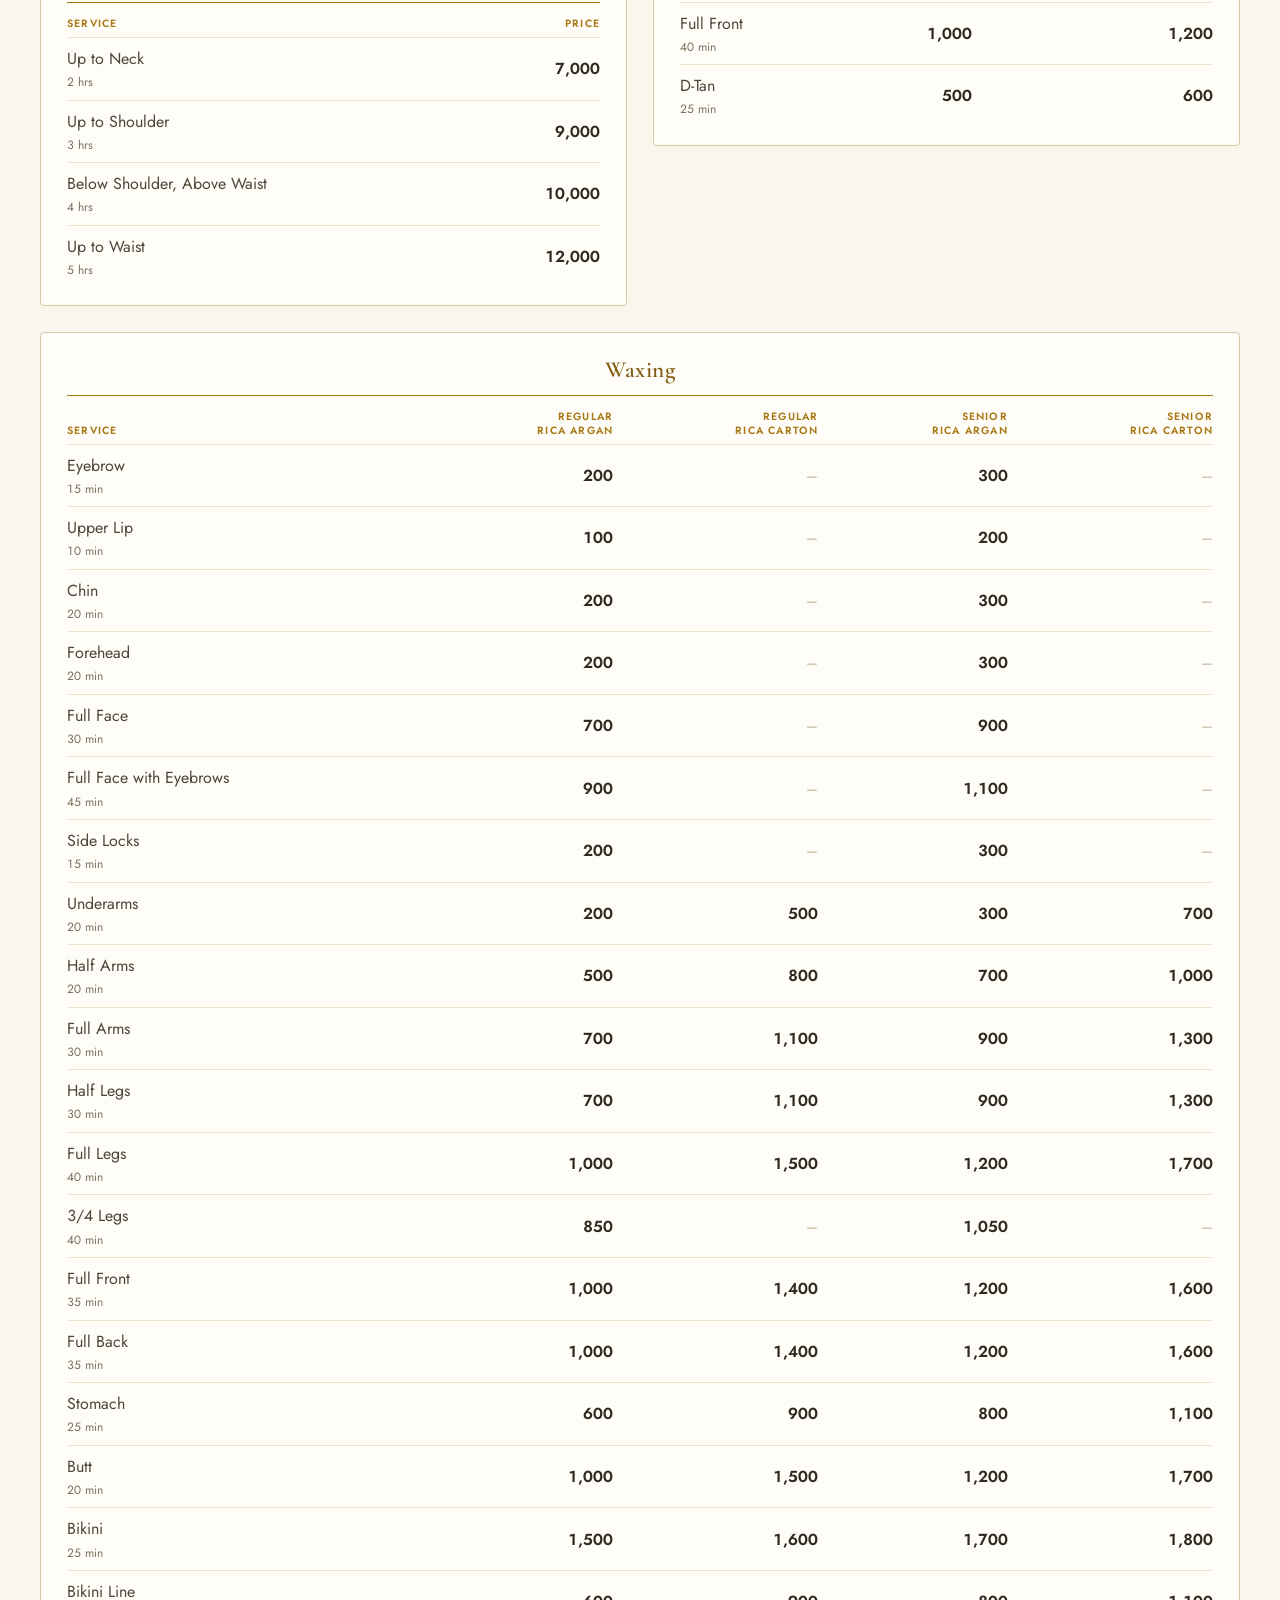
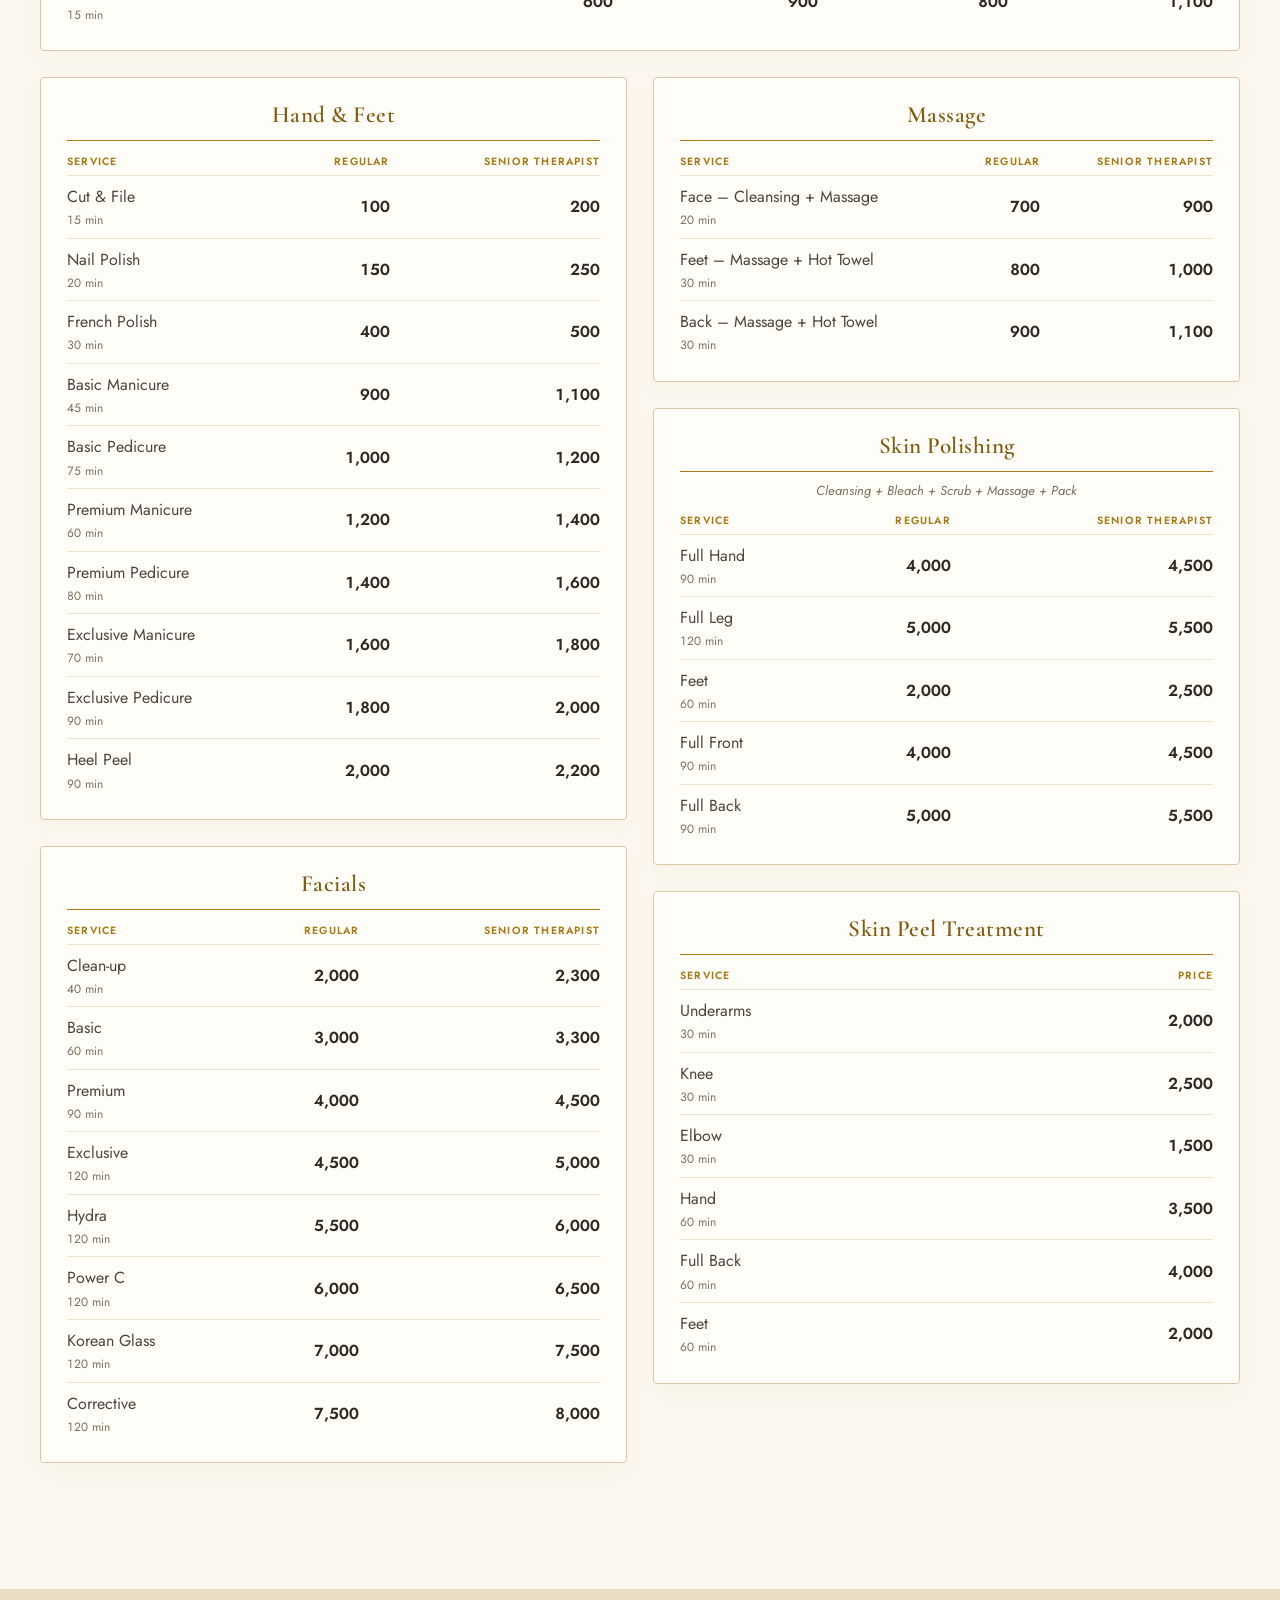
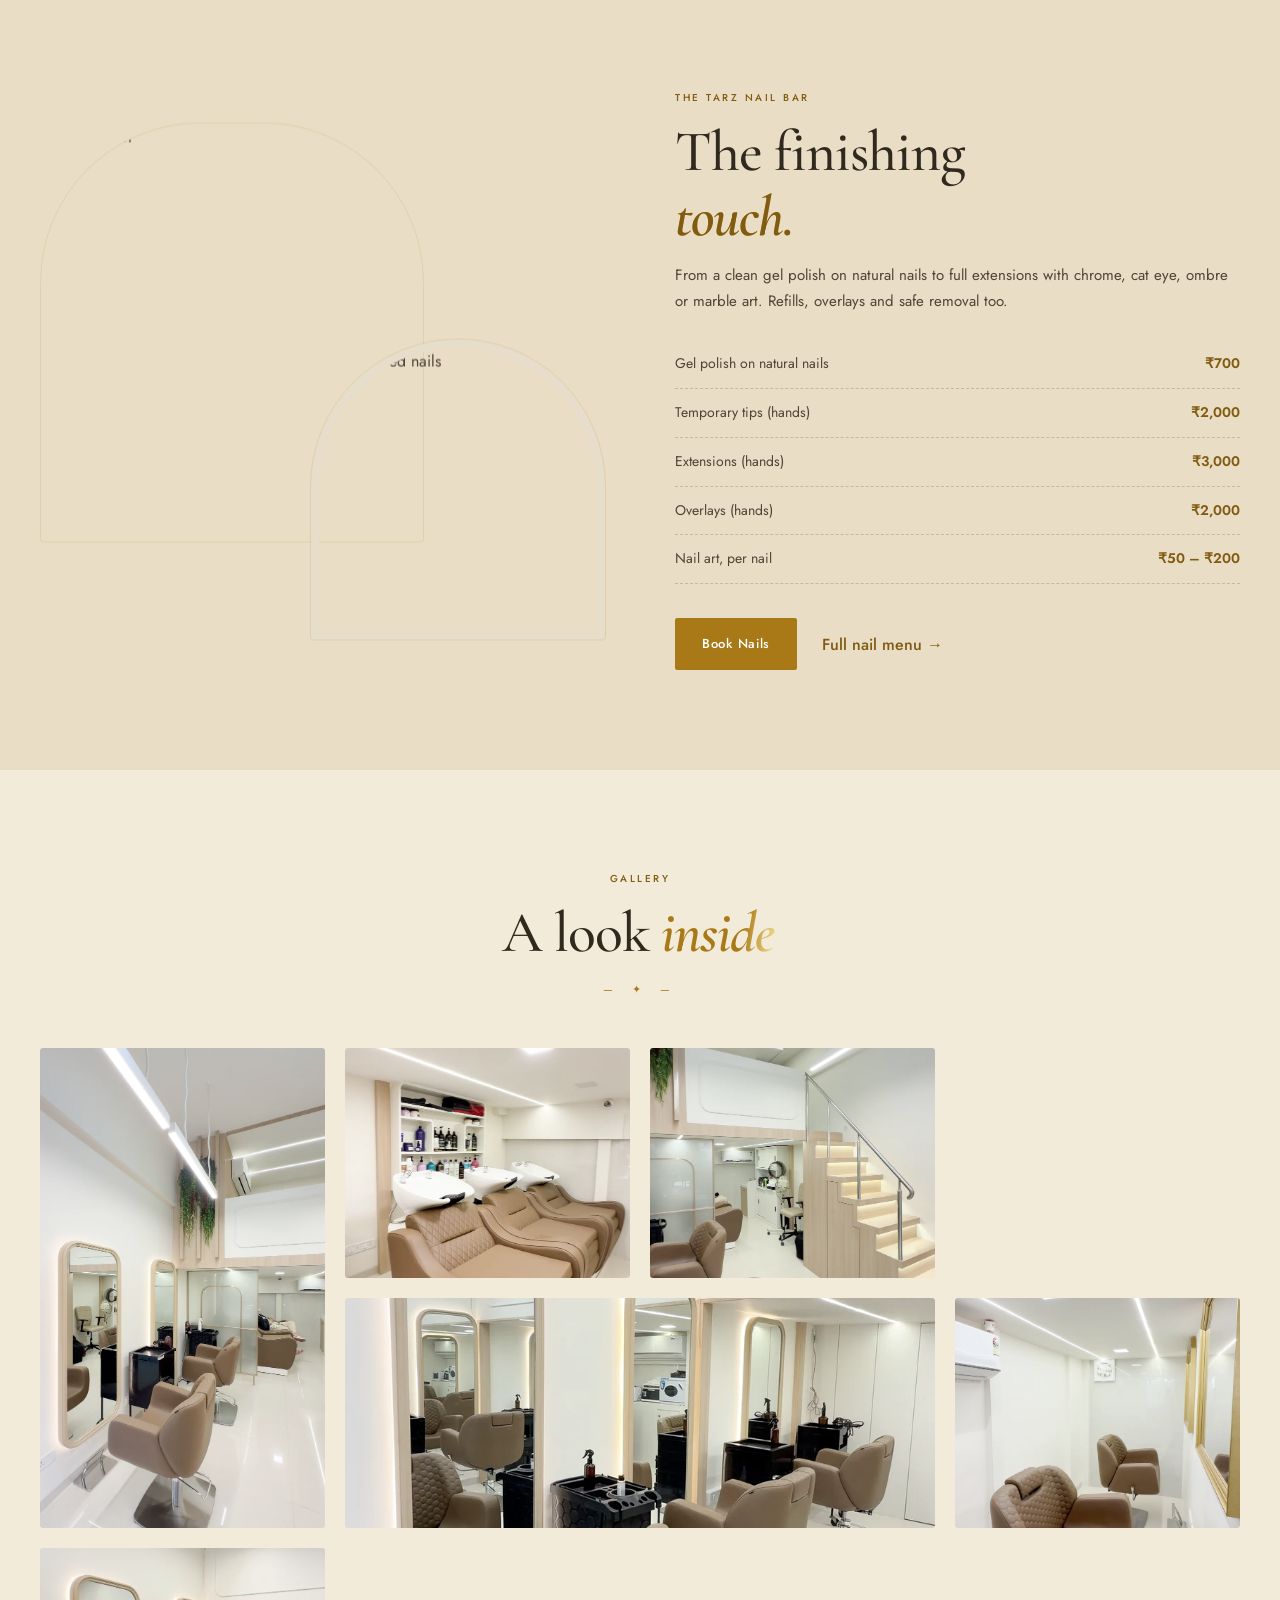
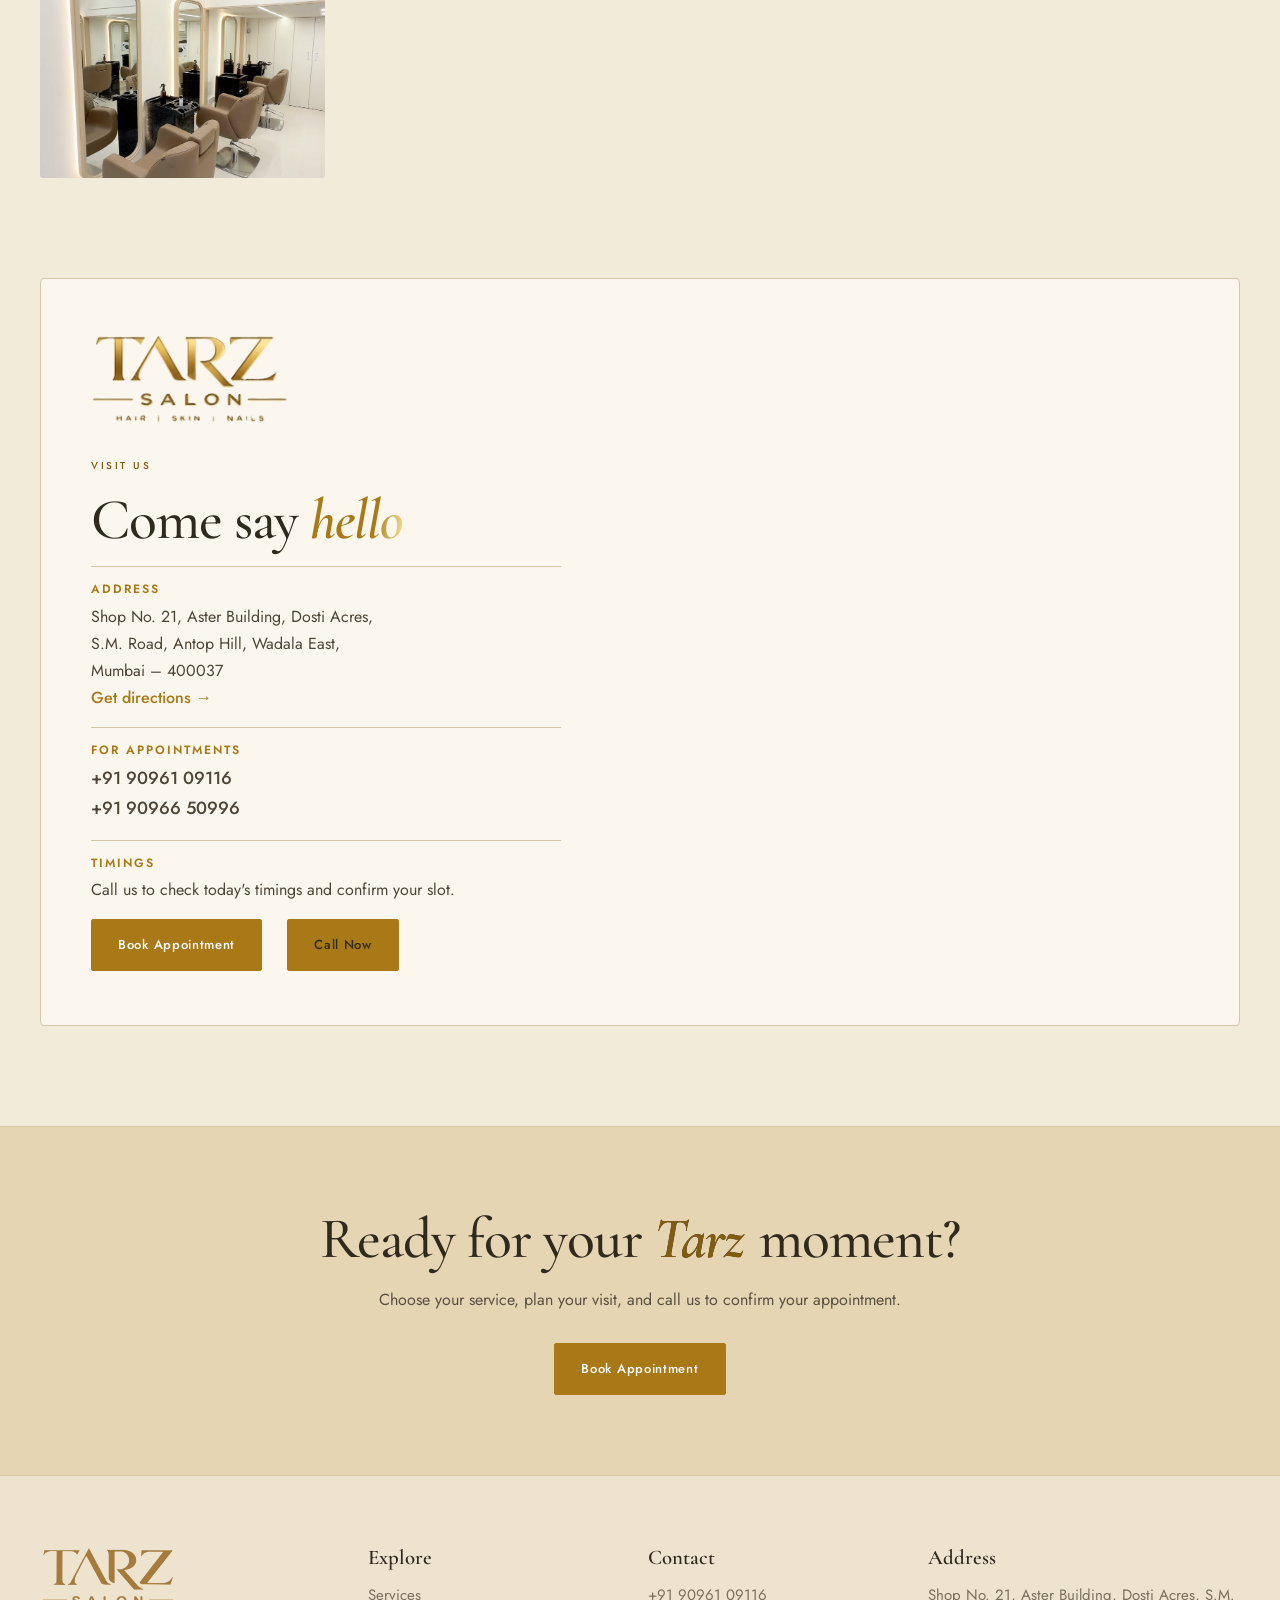
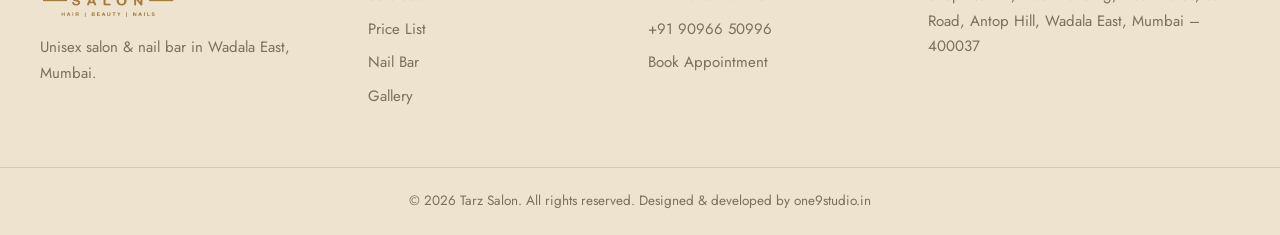
==== commit 2981a87b: "Remove photos from the Services cards" ====
--- a/index.html
+++ b/index.html
@@ -95,35 +95,27 @@
 
         <div class="service-grid">
           <a href="#prices" data-tab="ladies" class="service">
-            <img src="https://images.unsplash.com/photo-1562322140-8baeececf3df?auto=format&fit=crop&w=600&q=70" alt="Hair styling" loading="lazy">
             <div class="service-body"><h3>Haircut &amp; Styling</h3><p>Cuts, blow dry, ironing and tongs</p><span class="from">from ₹300</span></div>
           </a>
           <a href="#prices" data-tab="ladies" class="service">
-            <img src="https://images.unsplash.com/photo-1595476108010-b4d1f102b1b1?auto=format&fit=crop&w=600&q=70" alt="Hair colour and treatment" loading="lazy">
             <div class="service-body"><h3>Colour &amp; Treatments</h3><p>Global colour, keratin, rebonding, hair spa</p><span class="from">from ₹1,000</span></div>
           </a>
           <a href="#prices" data-tab="ladies" class="service">
-            <img src="https://images.unsplash.com/photo-1570172619644-dfd03ed5d881?auto=format&fit=crop&w=600&q=70" alt="Facial treatment" loading="lazy">
             <div class="service-body"><h3>Facials &amp; Skin</h3><p>Hydra, Power C, Korean Glass, polishing, peels</p><span class="from">from ₹500</span></div>
           </a>
           <a href="#prices" data-tab="nails" class="service">
-            <img src="https://images.unsplash.com/photo-1604654894610-df63bc536371?auto=format&fit=crop&w=600&q=70" alt="Nail art" loading="lazy">
             <div class="service-body"><h3>Nail Bar</h3><p>Gel polish, extensions, overlays, nail art</p><span class="from">from ₹50</span></div>
           </a>
           <a href="#prices" data-tab="ladies" class="service">
-            <img src="https://images.unsplash.com/photo-1544161515-4ab6ce6db874?auto=format&fit=crop&w=600&q=70" alt="Waxing and body care" loading="lazy">
             <div class="service-body"><h3>Waxing &amp; Threading</h3><p>Rica Argan and Carton wax, threading, bleach</p><span class="from">from ₹80</span></div>
           </a>
           <a href="#prices" data-tab="ladies" class="service">
-            <img src="https://images.unsplash.com/photo-1519415510236-718bdfcd89c8?auto=format&fit=crop&w=600&q=70" alt="Pedicure" loading="lazy">
             <div class="service-body"><h3>Manicure &amp; Pedicure</h3><p>Basic, premium, exclusive and heel peel</p><span class="from">from ₹100</span></div>
           </a>
           <a href="#prices" data-tab="ladies" class="service">
-            <img src="https://images.unsplash.com/photo-1487412947147-5cebf100ffc2?auto=format&fit=crop&w=600&q=70" alt="Permanent makeup" loading="lazy">
             <div class="service-body"><h3>Permanent Makeup</h3><p>Microneedling brows, lips, lashes, lash lift</p><span class="from">from ₹1,200</span></div>
           </a>
           <a href="#prices" data-tab="men" class="service">
-            <img src="https://images.unsplash.com/photo-1503951914875-452162b0f3f1?auto=format&fit=crop&w=600&q=70" alt="Men's beard grooming" loading="lazy">
             <div class="service-body"><h3>Men's Grooming</h3><p>Haircut, beard, colour, scalp care, facials</p><span class="from">from ₹150</span></div>
           </a>
         </div>
@@ -240,7 +232,7 @@
           <div class="visit-row">
             <h4>Address</h4>
             <p>Shop No. 21, Aster Building, Dosti Acres,<br>S.M. Road, Antop Hill, Wadala East,<br>Mumbai – 400037</p>
-            <a class="link" href="https://www.google.com/maps/search/?api=1&amp;query=Dosti+Acres+Aster+Building+Antop+Hill+Wadala+East+Mumbai+400037" target="_blank" rel="noopener">Get directions →</a>
+            <a class="link" href="https://www.google.com/maps/search/?api=1&amp;query=Dosti+Aster+Dosti+Acres+Wadala+East+Mumbai" target="_blank" rel="noopener">Get directions →</a>
           </div>
 
           <div class="visit-row">
@@ -261,7 +253,7 @@
         </div>
 
         <div class="map">
-          <iframe title="Tarz Salon on Google Maps" src="https://maps.google.com/maps?q=Dosti%20Acres%20Aster%20Building%20Antop%20Hill%20Wadala%20East%20Mumbai%20400037&amp;z=16&amp;output=embed" loading="lazy" referrerpolicy="no-referrer-when-downgrade"></iframe>
+          <iframe title="Dosti Aster, Tarz Salon’s building, on Google Maps" src="https://www.google.com/maps/embed?pb=!1m18!1m12!1m3!1d3771.9212699706254!2d72.8657174!3d19.0231906!2m3!1f0!2f0!3f0!3m2!1i1024!2i768!4f13.1!3m3!1m2!1s0x3be7cf3b04947ced%3A0x4a3b2d42a61dab05!2sDosti%20Aster%2C%20Dosti%20Acres%2C%20Antop%20Hill%2C%20Mumbai%2C%20Maharashtra%20400037%2C%20India!5e0!3m2!1sen!2sus!4v1794461127596!5m2!1sen!2sus" loading="lazy" referrerpolicy="strict-origin-when-cross-origin" allowfullscreen></iframe>
         </div>
       </div>
     </section>
